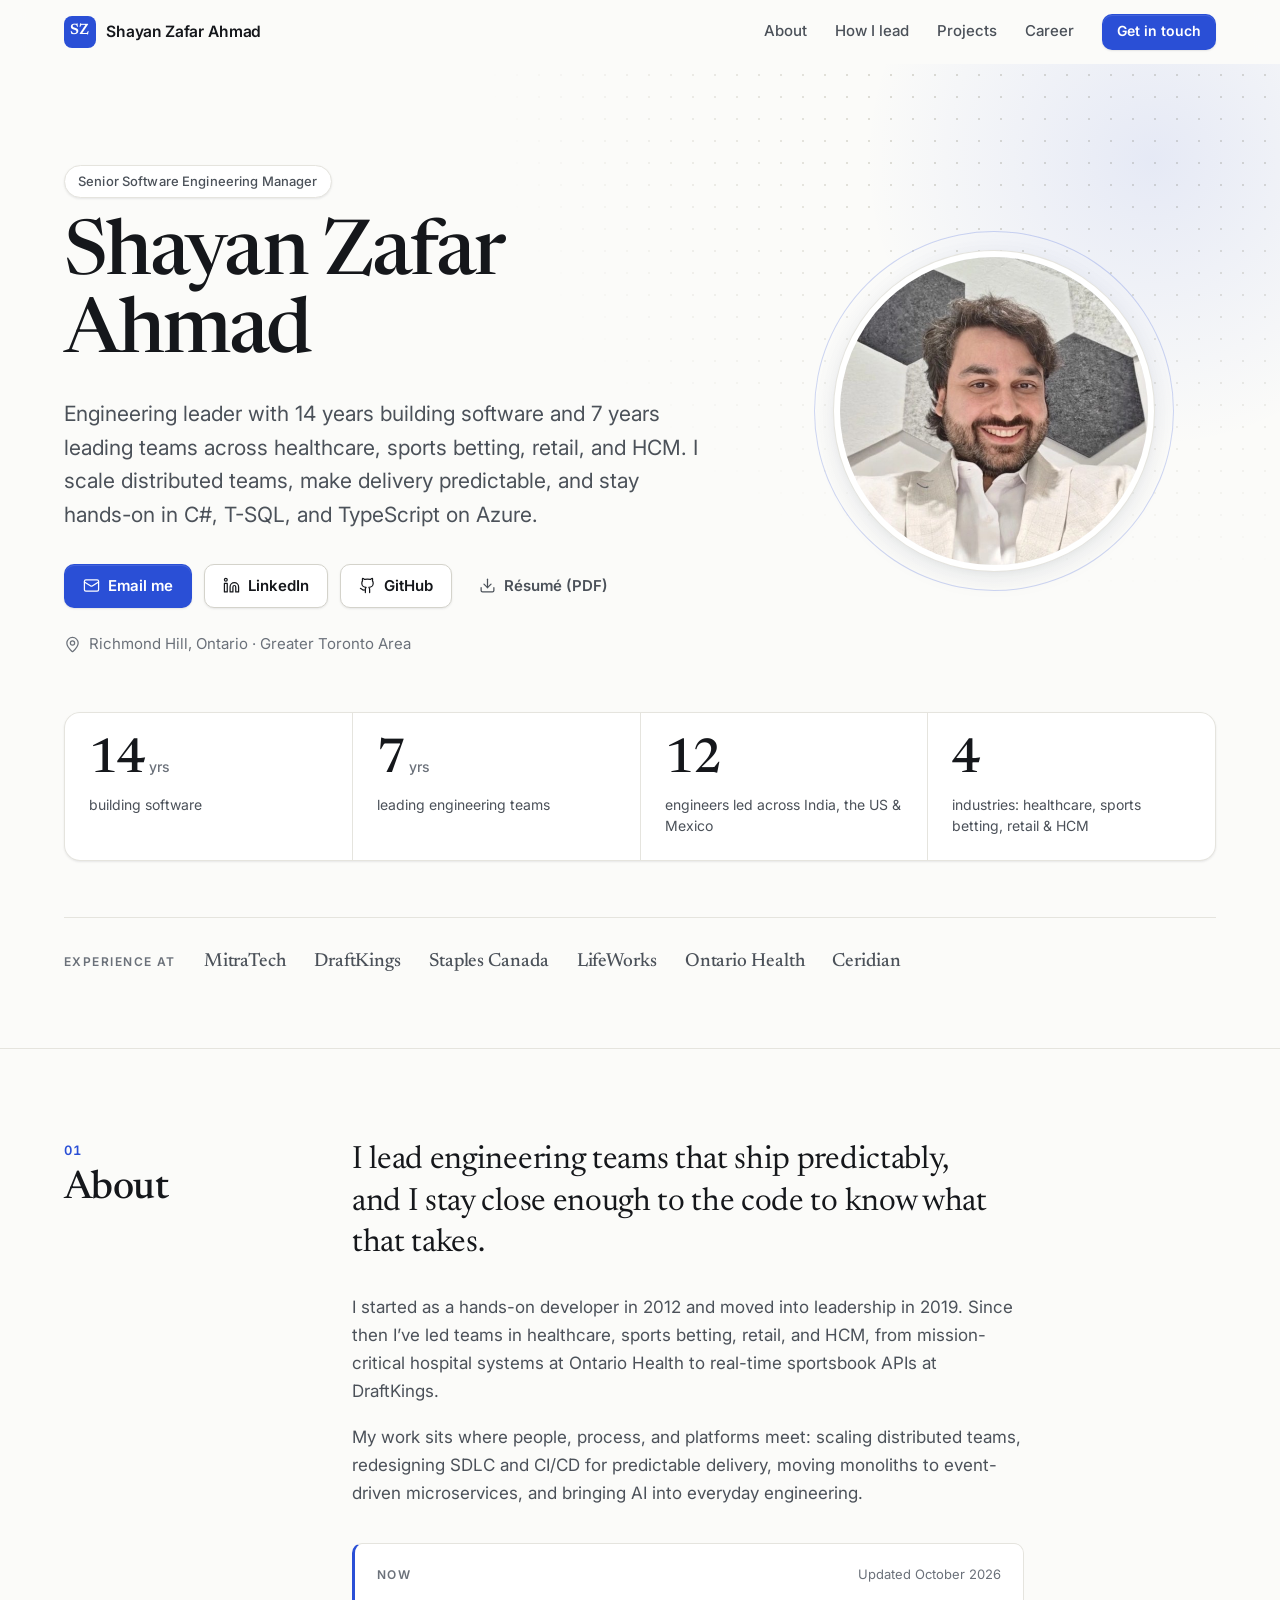
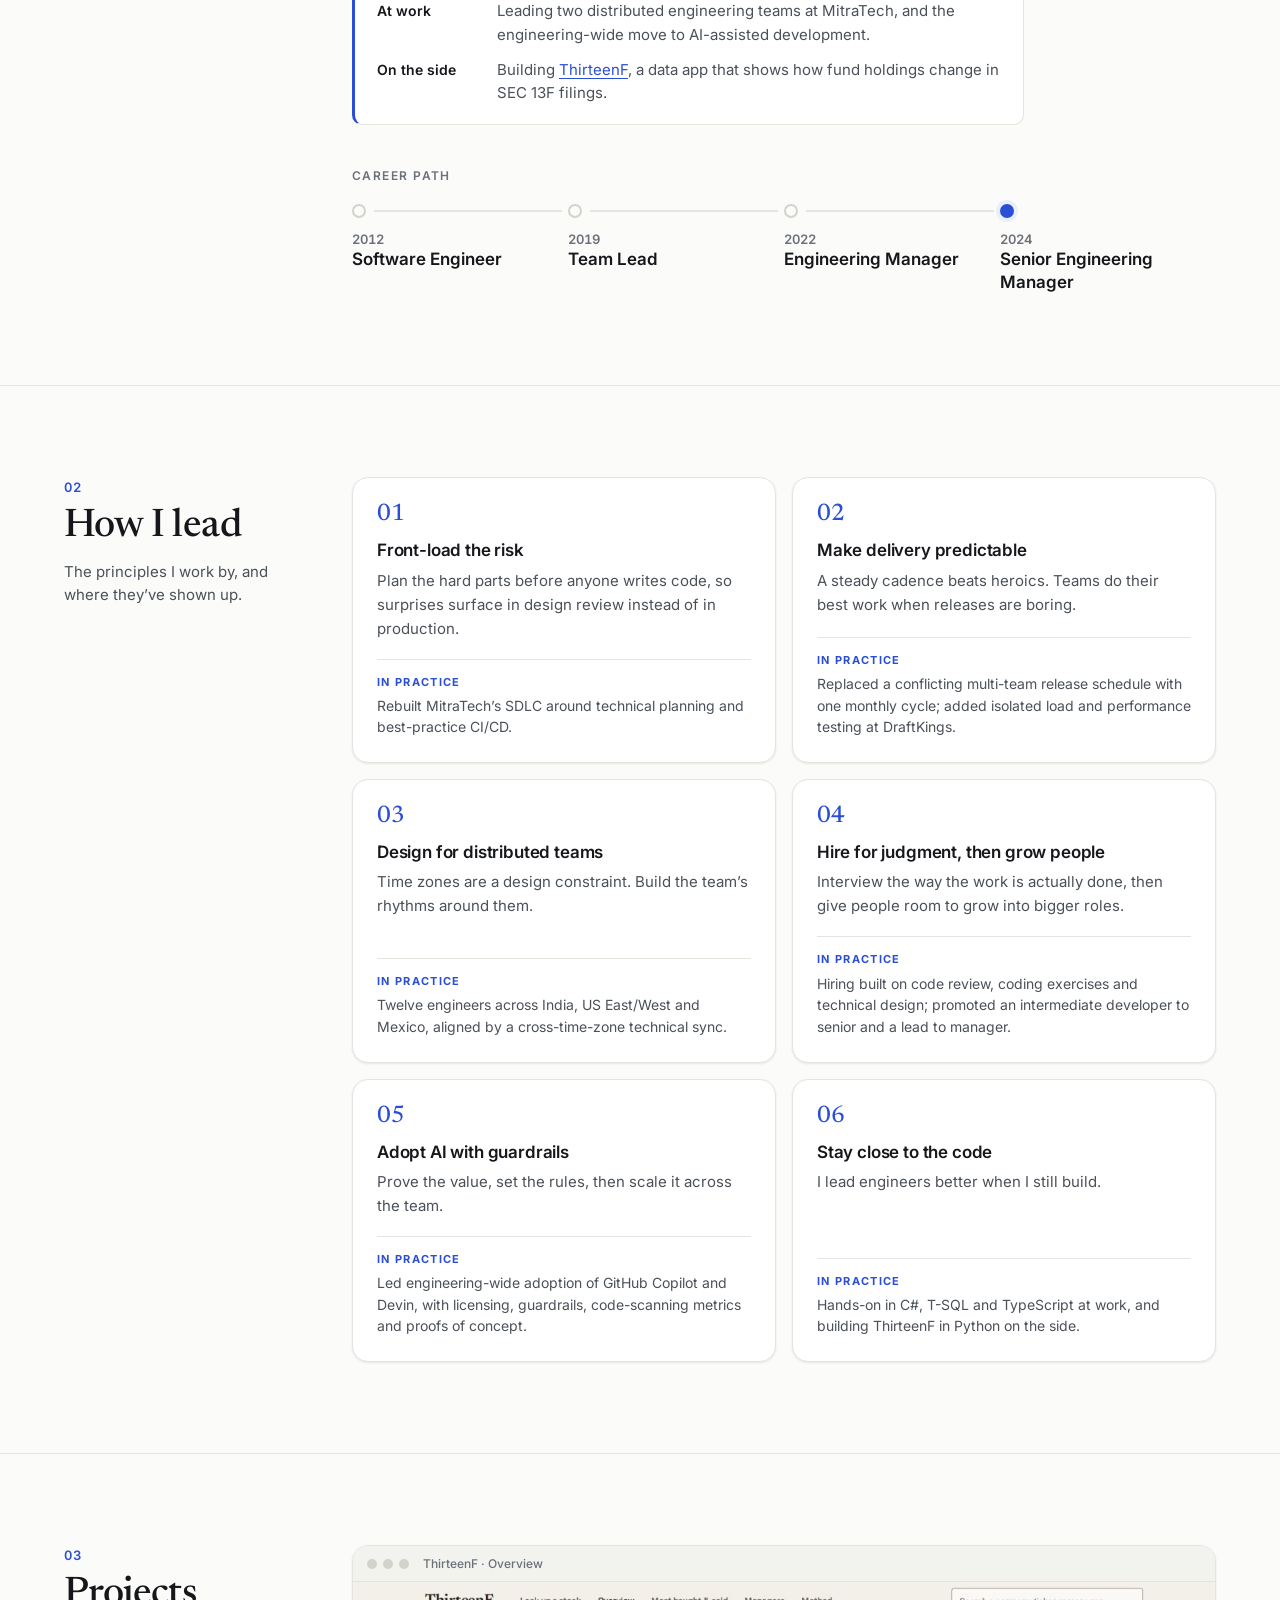
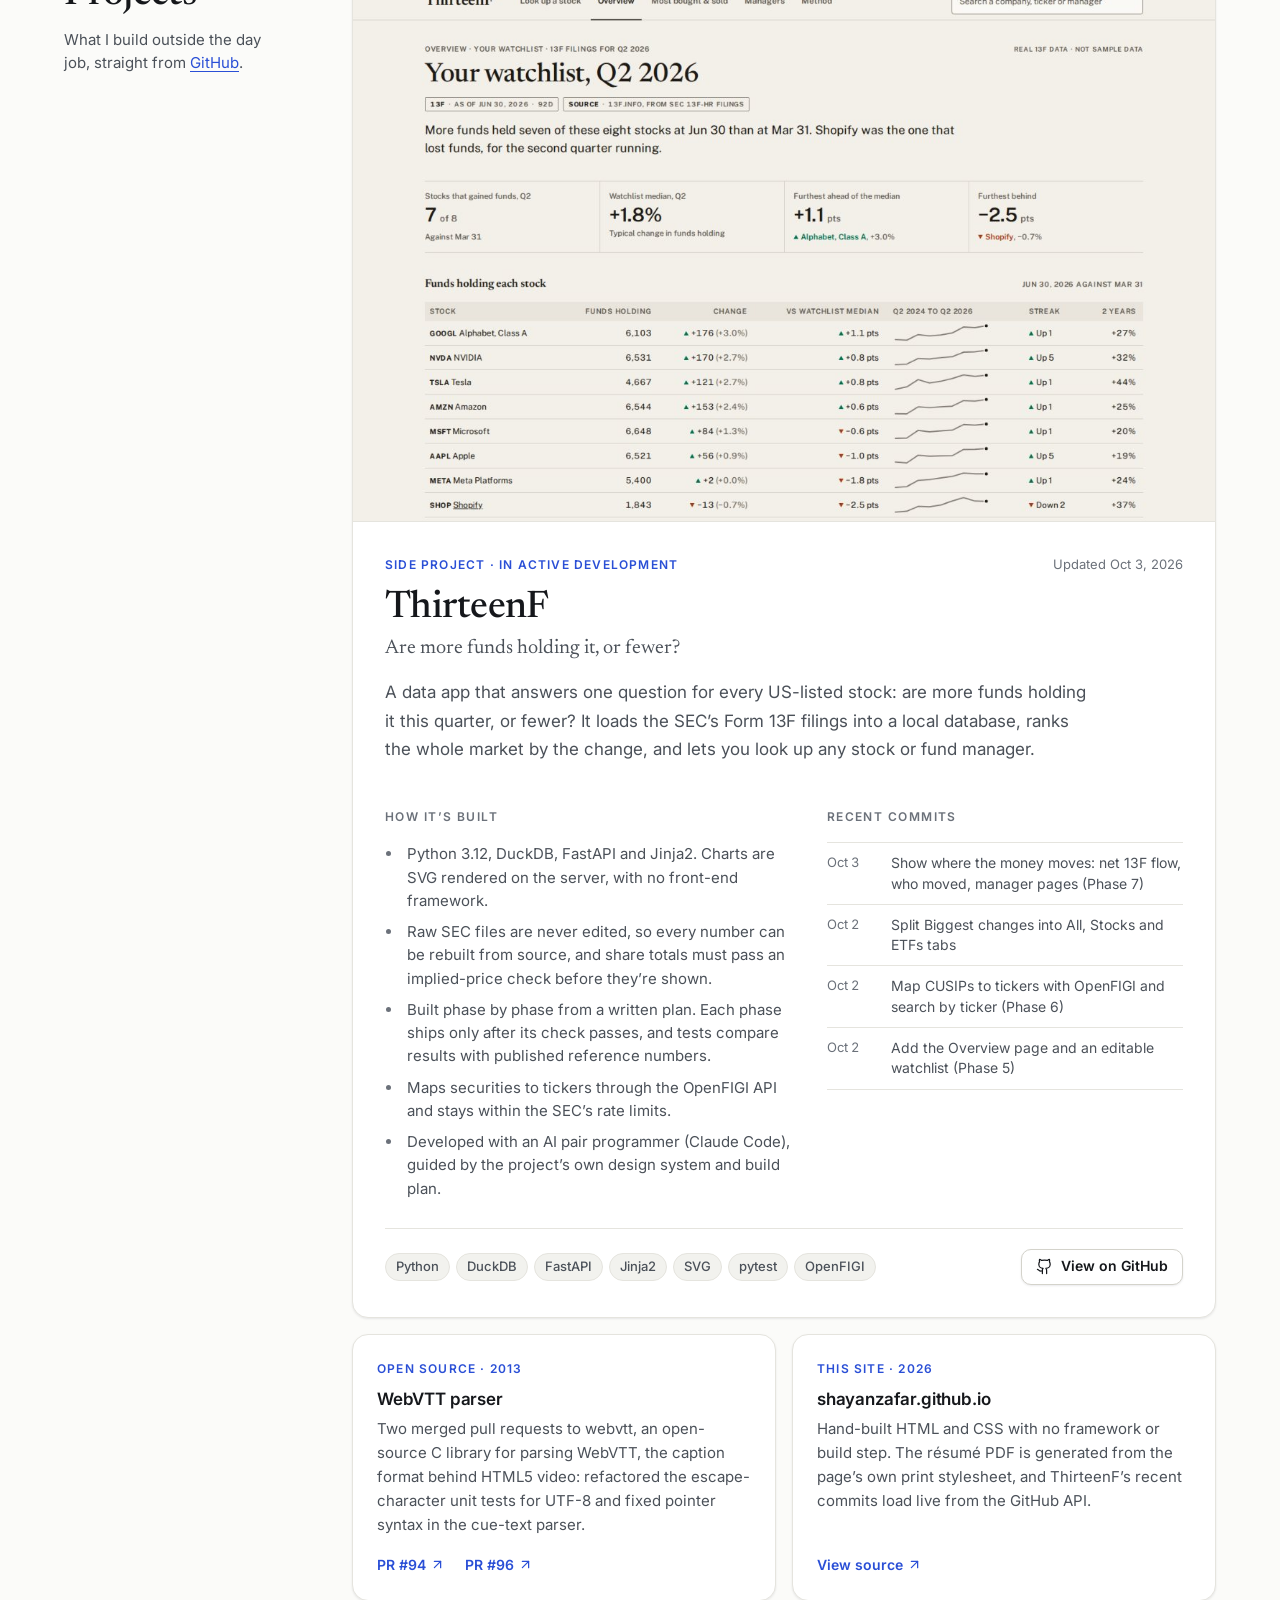
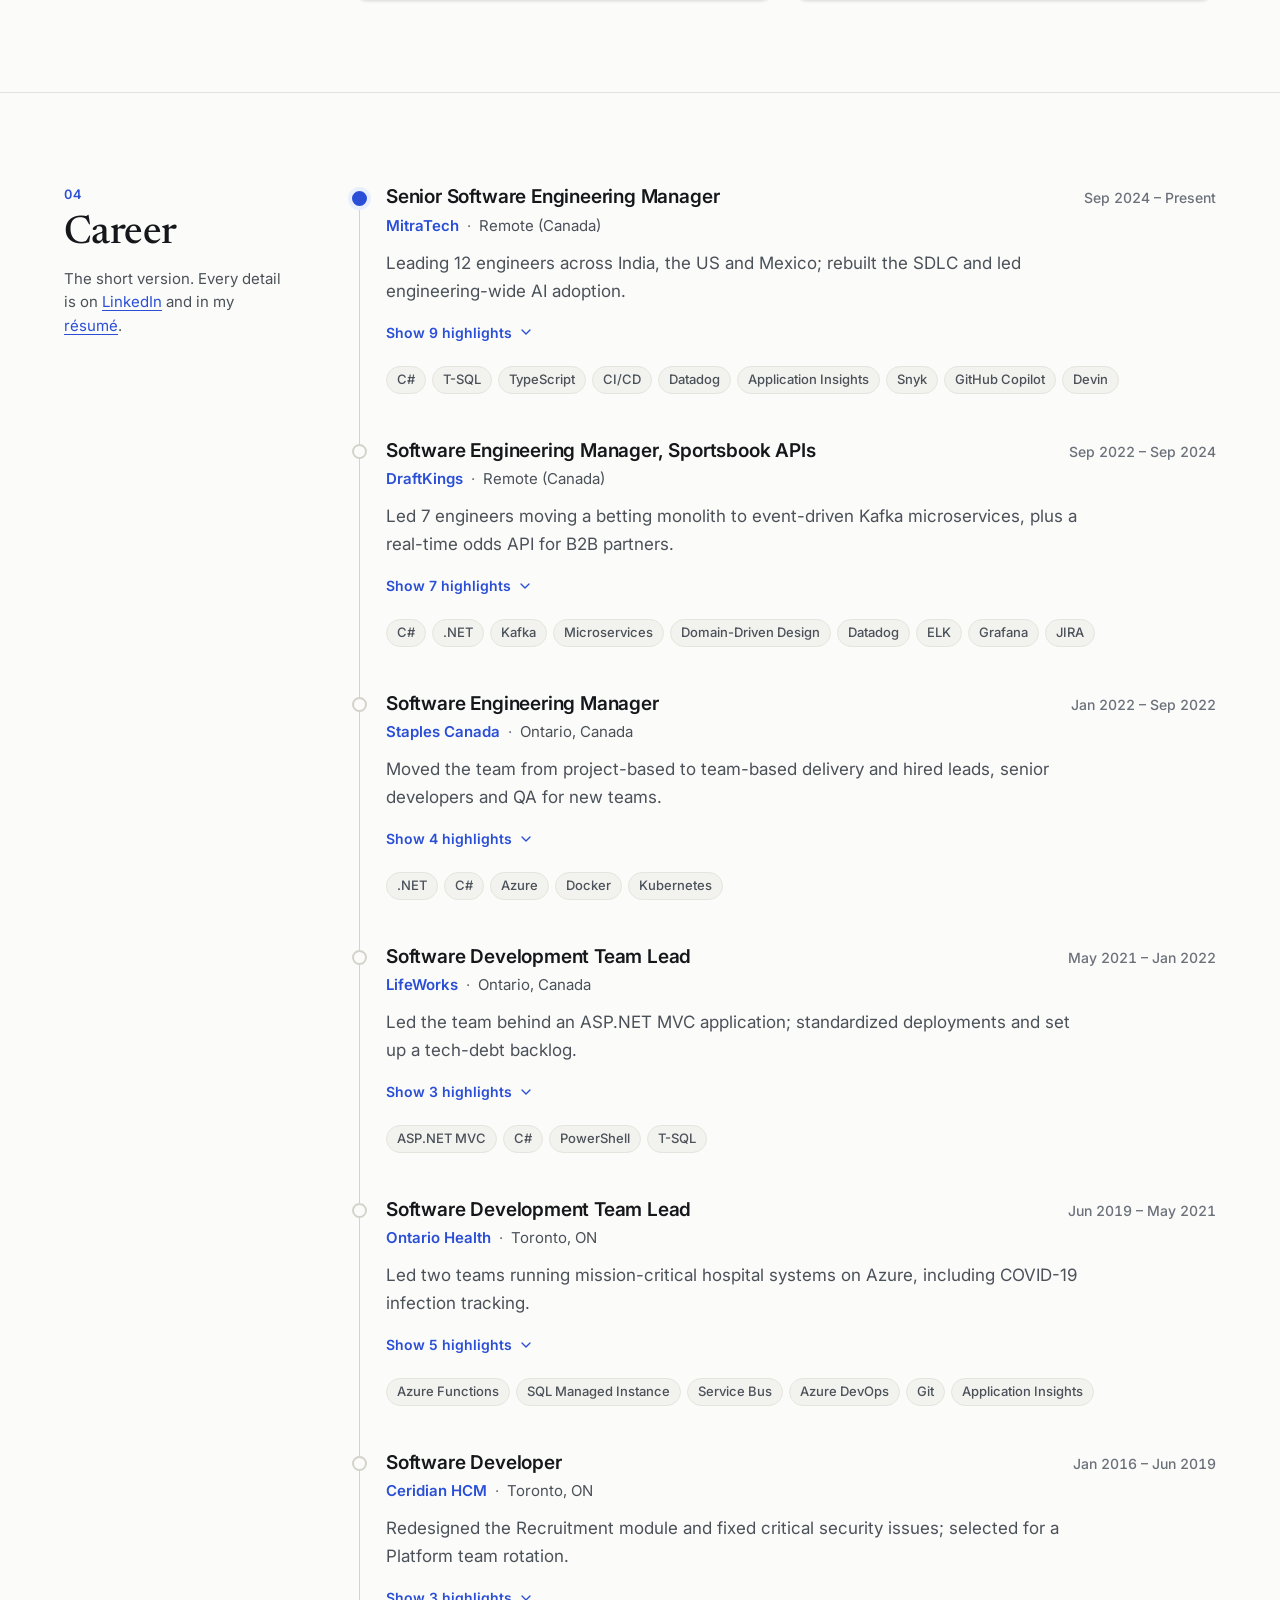
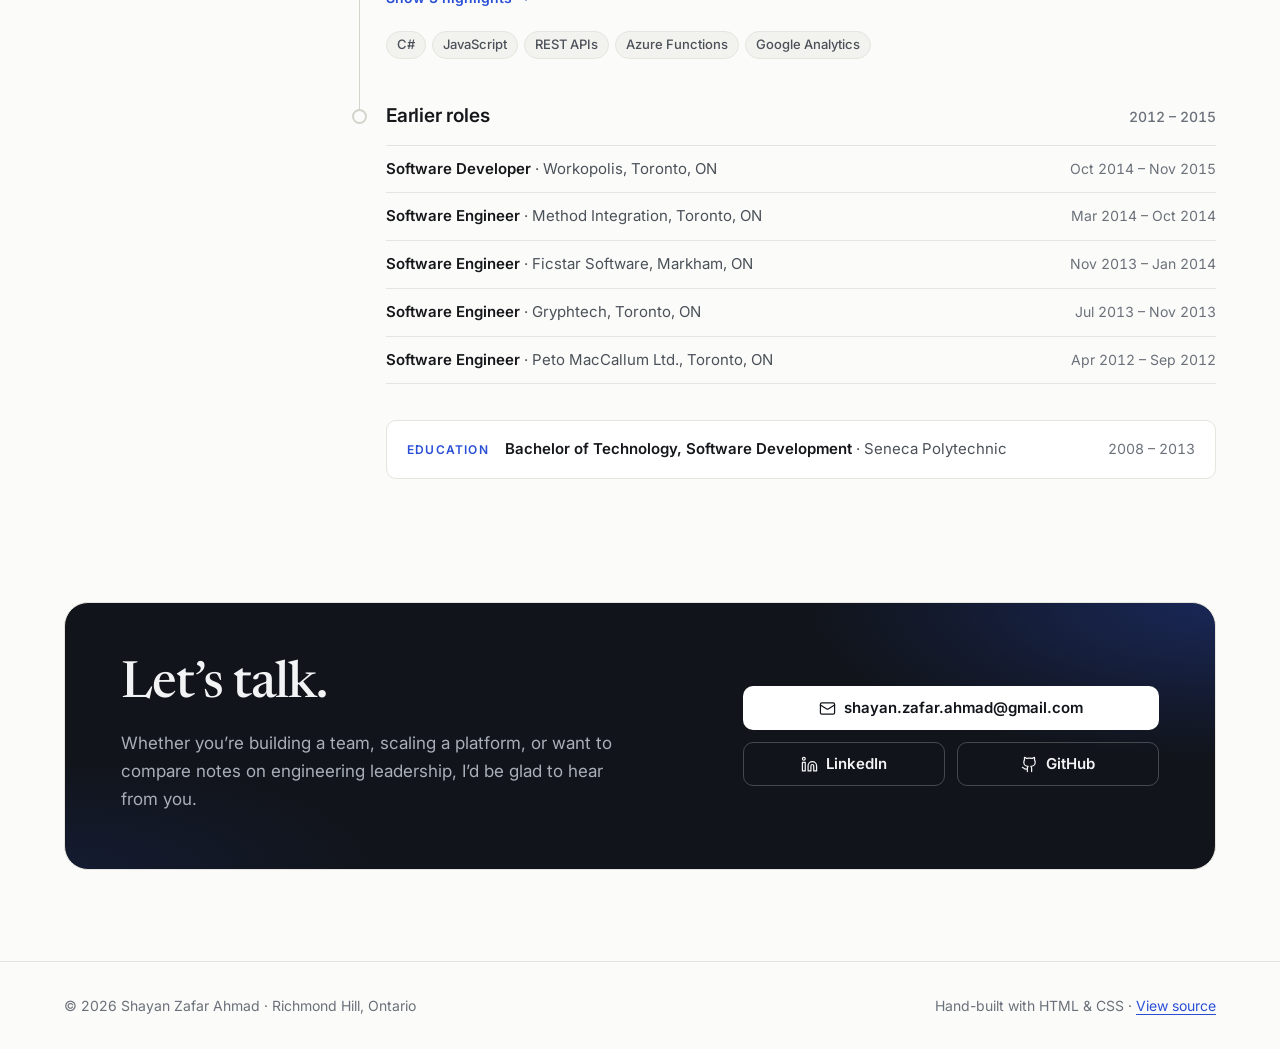
==== index.html @ c2ba8717 "Make the site a supplement to LinkedIn, not a copy - New "How I lead" section: six principles, each " ====
<!doctype html>
<html lang="en-CA">
<head>
  <meta charset="utf-8">
  <meta name="viewport" content="width=device-width, initial-scale=1">
  <title>Shayan Zafar Ahmad — Senior Software Engineering Manager</title>
  <meta name="description" content="Senior Software Engineering Manager in the Toronto area with 14 years building software and 7 years leading distributed engineering teams across healthcare, sports betting, retail, and HCM.">
  <meta name="author" content="Shayan Zafar Ahmad">
  <link rel="canonical" href="https://shayanzafar.github.io/">
  <meta name="color-scheme" content="light dark">
  <meta name="theme-color" media="(prefers-color-scheme: light)" content="#fbfbf9">
  <meta name="theme-color" media="(prefers-color-scheme: dark)" content="#0c0e12">

  <!-- Link previews (LinkedIn, Slack, iMessage, etc.) -->
  <meta property="og:type" content="profile">
  <meta property="og:site_name" content="Shayan Zafar Ahmad">
  <meta property="og:locale" content="en_CA">
  <meta property="og:url" content="https://shayanzafar.github.io/">
  <meta property="og:title" content="Shayan Zafar Ahmad — Senior Software Engineering Manager">
  <meta property="og:description" content="Engineering leader with 14 years building software and 7 years leading distributed teams across healthcare, sports betting, retail, and HCM.">
  <meta property="og:image" content="https://shayanzafar.github.io/assets/img/og-image.png">
  <meta property="og:image:type" content="image/png">
  <meta property="og:image:width" content="1200">
  <meta property="og:image:height" content="627">
  <meta property="og:image:alt" content="Shayan Zafar Ahmad, Senior Software Engineering Manager">
  <meta name="twitter:card" content="summary_large_image">

  <link rel="icon" href="favicon.svg" type="image/svg+xml">
  <link rel="apple-touch-icon" href="apple-touch-icon.png">

  <link rel="preconnect" href="https://fonts.googleapis.com">
  <link rel="preconnect" href="https://fonts.gstatic.com" crossorigin>
  <link rel="stylesheet" href="https://fonts.googleapis.com/css2?family=Inter:wght@400..700&family=Newsreader:opsz,wght@6..72,400..600&display=swap">
  <link rel="stylesheet" href="assets/css/styles.css?v=2026-10-03">

  <script>document.documentElement.classList.add('js')</script>
  <script src="assets/js/main.js?v=2026-10-03" defer></script>

  <script type="application/ld+json">
  {
    "@context": "https://schema.org",
    "@type": "Person",
    "name": "Shayan Zafar Ahmad",
    "url": "https://shayanzafar.github.io/",
    "image": "https://shayanzafar.github.io/assets/img/shayan-zafar-ahmad.jpg",
    "jobTitle": "Senior Software Engineering Manager",
    "worksFor": { "@type": "Organization", "name": "MitraTech" },
    "email": "mailto:shayan.zafar.ahmad@gmail.com",
    "address": { "@type": "PostalAddress", "addressLocality": "Richmond Hill", "addressRegion": "ON", "addressCountry": "CA" },
    "alumniOf": { "@type": "CollegeOrUniversity", "name": "Seneca Polytechnic" },
    "knowsAbout": ["Engineering management", "Distributed teams", "Software delivery", "CI/CD", "Event-driven microservices", "Apache Kafka", "Microsoft Azure", "C#", ".NET", "TypeScript", "T-SQL", "Python", "AI-assisted software development"],
    "sameAs": ["https://www.linkedin.com/in/shayan-zafar-ahmad-85351023/", "https://github.com/ShayanZafar"]
  }
  </script>
</head>
<body>
  <a class="skip-link" href="#main">Skip to content</a>

  <!-- Icon sprite -->
  <svg xmlns="http://www.w3.org/2000/svg" style="display:none">
    <symbol id="i-mail" viewBox="0 0 24 24" fill="none" stroke="currentColor" stroke-width="1.75" stroke-linecap="round" stroke-linejoin="round"><rect width="20" height="16" x="2" y="4" rx="2"/><path d="m22 7-8.97 5.7a1.94 1.94 0 0 1-2.06 0L2 7"/></symbol>
    <symbol id="i-linkedin" viewBox="0 0 24 24" fill="none" stroke="currentColor" stroke-width="1.75" stroke-linecap="round" stroke-linejoin="round"><path d="M16 8a6 6 0 0 1 6 6v7h-4v-7a2 2 0 0 0-2-2 2 2 0 0 0-2 2v7h-4v-7a6 6 0 0 1 6-6z"/><rect width="4" height="12" x="2" y="9"/><circle cx="4" cy="4" r="2"/></symbol>
    <symbol id="i-github" viewBox="0 0 24 24" fill="none" stroke="currentColor" stroke-width="1.75" stroke-linecap="round" stroke-linejoin="round"><path d="M15 22v-4a4.8 4.8 0 0 0-1-3.5c3 0 6-2 6-5.5.08-1.25-.27-2.48-1-3.5.28-1.15.28-2.35 0-3.5 0 0-1 0-3 1.5-2.64-.5-5.36-.5-8 0C6 2 5 2 5 2c-.3 1.15-.3 2.35 0 3.5A5.403 5.403 0 0 0 4 9c0 3.5 3 5.5 6 5.5-.39.49-.68 1.05-.85 1.65-.17.6-.22 1.23-.15 1.85v4"/><path d="M9 18c-4.51 2-5-2-7-2"/></symbol>
    <symbol id="i-download" viewBox="0 0 24 24" fill="none" stroke="currentColor" stroke-width="1.75" stroke-linecap="round" stroke-linejoin="round"><path d="M21 15v4a2 2 0 0 1-2 2H5a2 2 0 0 1-2-2v-4"/><path d="m7 10 5 5 5-5"/><path d="M12 15V3"/></symbol>
    <symbol id="i-map-pin" viewBox="0 0 24 24" fill="none" stroke="currentColor" stroke-width="1.75" stroke-linecap="round" stroke-linejoin="round"><path d="M20 10c0 4.993-5.539 10.193-7.399 11.799a1 1 0 0 1-1.202 0C9.539 20.193 4 14.993 4 10a8 8 0 0 1 16 0"/><circle cx="12" cy="10" r="3"/></symbol>
    <symbol id="i-chevron-down" viewBox="0 0 24 24" fill="none" stroke="currentColor" stroke-width="2" stroke-linecap="round" stroke-linejoin="round"><path d="m6 9 6 6 6-6"/></symbol>
    <symbol id="i-arrow-up-right" viewBox="0 0 24 24" fill="none" stroke="currentColor" stroke-width="2" stroke-linecap="round" stroke-linejoin="round"><path d="M7 7h10v10"/><path d="M7 17 17 7"/></symbol>
  </svg>

  <header class="site-header" id="site-header">
    <div class="container site-header__inner">
      <a class="brand" href="#top" aria-label="Shayan Zafar Ahmad — back to top">
        <span class="brand__mark" aria-hidden="true">SZ</span>
        <span class="brand__name">Shayan Zafar Ahmad</span>
      </a>
      <nav class="site-nav" aria-label="Sections">
        <ul>
          <li><a href="#about">About</a></li>
          <li><a href="#how-i-lead">How I lead</a></li>
          <li><a href="#projects">Projects</a></li>
          <li><a href="#career">Career</a></li>
        </ul>
      </nav>
      <a class="btn btn--primary btn--sm" href="#contact">Get in touch</a>
    </div>
  </header>

  <main id="main">
    <!-- Hero -->
    <section class="hero" id="top" aria-labelledby="hero-name">
      <div class="container">
        <div class="hero__grid">
          <div class="hero__intro">
            <p class="pill">Senior Software Engineering Manager</p>
            <h1 class="hero__name" id="hero-name">Shayan Zafar Ahmad</h1>
            <p class="print-only print-contact">
              <span class="nowrap">Senior Software Engineering Manager</span> ·
              <span class="nowrap">Richmond Hill, ON</span> ·
              <a class="nowrap" href="mailto:shayan.zafar.ahmad@gmail.com">shayan.zafar.ahmad@gmail.com</a> ·
              <a class="nowrap" href="https://www.linkedin.com/in/shayan-zafar-ahmad-85351023/">linkedin.com/in/shayan-zafar-ahmad-85351023</a> ·
              <a class="nowrap" href="https://github.com/ShayanZafar">github.com/ShayanZafar</a> ·
              <a class="nowrap" href="https://shayanzafar.github.io/">shayanzafar.github.io</a>
            </p>
            <p class="hero__lede">
              Engineering leader with <span data-years-since="2012-04">14</span> years building software and
              <span data-years-since="2019-06">7</span> years leading teams across healthcare, sports betting,
              retail, and HCM. I scale distributed teams, make delivery predictable, and stay hands-on in
              C#, <span class="nowrap">T-SQL</span>, and TypeScript on Azure.
            </p>
            <div class="hero__actions">
              <a class="btn btn--primary" href="mailto:shayan.zafar.ahmad@gmail.com">
                <svg class="icon" aria-hidden="true" focusable="false"><use href="#i-mail"/></svg>
                Email me
              </a>
              <a class="btn btn--secondary" href="https://www.linkedin.com/in/shayan-zafar-ahmad-85351023/" target="_blank" rel="noopener">
                <svg class="icon" aria-hidden="true" focusable="false"><use href="#i-linkedin"/></svg>
                LinkedIn
              </a>
              <a class="btn btn--secondary" href="https://github.com/ShayanZafar" target="_blank" rel="noopener">
                <svg class="icon" aria-hidden="true" focusable="false"><use href="#i-github"/></svg>
                GitHub
              </a>
              <a class="btn btn--ghost" href="assets/Shayan_Zafar_Ahmad_Resume.pdf" download>
                <svg class="icon" aria-hidden="true" focusable="false"><use href="#i-download"/></svg>
                Résumé (PDF)
              </a>
            </div>
            <p class="hero__meta">
              <svg class="icon" aria-hidden="true" focusable="false"><use href="#i-map-pin"/></svg>
              <span><span class="nowrap">Richmond Hill, Ontario</span> · <span class="nowrap">Greater Toronto Area</span></span>
            </p>
          </div>

          <div class="hero__portrait">
            <img src="assets/img/shayan-zafar-ahmad.jpg" alt="Portrait of Shayan Zafar Ahmad" width="600" height="600" fetchpriority="high" decoding="async">
          </div>
        </div>

        <ul class="stats" aria-label="At a glance">
          <li class="stat">
            <span class="stat__value"><span data-years-since="2012-04">14</span><small>yrs</small></span>
            <span class="stat__label">building software</span>
          </li>
          <li class="stat">
            <span class="stat__value"><span data-years-since="2019-06">7</span><small>yrs</small></span>
            <span class="stat__label">leading engineering teams</span>
          </li>
          <li class="stat">
            <span class="stat__value">12</span>
            <span class="stat__label">engineers led across India, the US &amp; Mexico</span>
          </li>
          <li class="stat">
            <span class="stat__value">4</span>
            <span class="stat__label">industries: healthcare, sports betting, retail &amp; HCM</span>
          </li>
        </ul>

        <div class="worked-at">
          <p class="worked-at__label">Experience at</p>
          <ul class="worked-at__list">
            <li>MitraTech</li>
            <li>DraftKings</li>
            <li>Staples Canada</li>
            <li>LifeWorks</li>
            <li>Ontario Health</li>
            <li>Ceridian</li>
          </ul>
        </div>
      </div>
    </section>

    <!-- Résumé summary: shown only in the print / PDF version -->
    <section class="section print-only" aria-labelledby="summary-title">
      <div class="container">
        <h2 class="section__title" id="summary-title">Summary</h2>
        <p>
          Engineering leader with 7 years managing software teams and team leads across healthcare, sports betting,
          retail, and HCM, and 14 years building systems hands-on. Scaled distributed teams across four global time zones;
          redesigned SDLC and CI/CD for predictable delivery; drove monolith-to-microservices migrations on event-driven
          Kafka platforms; led engineering-wide adoption of AI development tooling. Partners with executives on roadmaps
          and capacity planning; hands-on in C#, T-SQL, and TypeScript on Azure.
        </p>
      </div>
    </section>

    <!-- About -->
    <section class="section" id="about" aria-labelledby="about-title">
      <div class="container section__grid">
        <header class="section__head">
          <span class="section__num">01</span>
          <h2 class="section__title" id="about-title">About</h2>
        </header>
        <div class="section__body">
          <p class="about__lead">
            I lead engineering teams that ship predictably, and I stay close enough to the code to know what that takes.
          </p>
          <div class="prose">
            <p>
              I started as a hands-on developer in 2012 and moved into leadership in 2019. Since then I’ve led teams in
              healthcare, sports betting, retail, and HCM, from mission-critical hospital systems at Ontario Health to
              real-time sportsbook APIs at DraftKings.
            </p>
            <p>
              My work sits where people, process, and platforms meet: scaling distributed teams, redesigning SDLC and
              CI/CD for predictable delivery, moving monoliths to event-driven microservices, and bringing AI into
              everyday engineering.
            </p>
          </div>

          <div class="now">
            <div class="now__head">
              <h3 class="mini-heading">Now</h3>
              <p class="now__date">Updated <time datetime="2026-10">October 2026</time></p>
            </div>
            <dl class="now__list">
              <div class="now__item">
                <dt>At work</dt>
                <dd>Leading two distributed engineering teams at MitraTech, and the engineering-wide move to AI-assisted development.</dd>
              </div>
              <div class="now__item">
                <dt>On the side</dt>
                <dd>Building <a href="#projects">ThirteenF</a>, a data app that shows how fund holdings change in SEC 13F filings.</dd>
              </div>
            </dl>
          </div>

          <div class="career-path">
            <h3 class="mini-heading">Career path</h3>
            <ol class="path">
              <li class="path__step">
                <span class="path__year">2012</span>
                <span class="path__role">Software Engineer</span>
              </li>
              <li class="path__step">
                <span class="path__year">2019</span>
                <span class="path__role">Team Lead</span>
              </li>
              <li class="path__step">
                <span class="path__year">2022</span>
                <span class="path__role">Engineering Manager</span>
              </li>
              <li class="path__step is-current">
                <span class="path__year">2024</span>
                <span class="path__role">Senior Engineering Manager</span>
              </li>
            </ol>
          </div>
        </div>
      </div>
    </section>

    <!-- How I lead -->
    <section class="section" id="how-i-lead" aria-labelledby="how-title">
      <div class="container section__grid">
        <header class="section__head">
          <span class="section__num">02</span>
          <h2 class="section__title" id="how-title">How I lead</h2>
          <p class="section__intro">The principles I work by, and where they’ve shown up.</p>
        </header>
        <div class="section__body">
          <ol class="principles">
            <li class="principle">
              <span class="principle__num" aria-hidden="true">01</span>
              <h3 class="principle__title">Front-load the risk</h3>
              <p class="principle__text">Plan the hard parts before anyone writes code, so surprises surface in design review instead of in production.</p>
              <p class="principle__proof"><span class="principle__label">In practice</span> Rebuilt MitraTech’s SDLC around technical planning and best-practice CI/CD.</p>
            </li>
            <li class="principle">
              <span class="principle__num" aria-hidden="true">02</span>
              <h3 class="principle__title">Make delivery predictable</h3>
              <p class="principle__text">A steady cadence beats heroics. Teams do their best work when releases are boring.</p>
              <p class="principle__proof"><span class="principle__label">In practice</span> Replaced a conflicting multi-team release schedule with one monthly cycle; added isolated load and performance testing at DraftKings.</p>
            </li>
            <li class="principle">
              <span class="principle__num" aria-hidden="true">03</span>
              <h3 class="principle__title">Design for distributed teams</h3>
              <p class="principle__text">Time zones are a design constraint. Build the team’s rhythms around them.</p>
              <p class="principle__proof"><span class="principle__label">In practice</span> Twelve engineers across India, US East/West and Mexico, aligned by a cross-time-zone technical sync.</p>
            </li>
            <li class="principle">
              <span class="principle__num" aria-hidden="true">04</span>
              <h3 class="principle__title">Hire for judgment, then grow people</h3>
              <p class="principle__text">Interview the way the work is actually done, then give people room to grow into bigger roles.</p>
              <p class="principle__proof"><span class="principle__label">In practice</span> Hiring built on code review, coding exercises and technical design; promoted an intermediate developer to senior and a lead to manager.</p>
            </li>
            <li class="principle">
              <span class="principle__num" aria-hidden="true">05</span>
              <h3 class="principle__title">Adopt AI with guardrails</h3>
              <p class="principle__text">Prove the value, set the rules, then scale it across the team.</p>
              <p class="principle__proof"><span class="principle__label">In practice</span> Led engineering-wide adoption of GitHub Copilot and Devin, with licensing, guardrails, code-scanning metrics and proofs of concept.</p>
            </li>
            <li class="principle">
              <span class="principle__num" aria-hidden="true">06</span>
              <h3 class="principle__title">Stay close to the code</h3>
              <p class="principle__text">I lead engineers better when I still build.</p>
              <p class="principle__proof"><span class="principle__label">In practice</span> Hands-on in C#, <span class="nowrap">T-SQL</span> and TypeScript at work, and building ThirteenF in Python on the side.</p>
            </li>
          </ol>
        </div>
      </div>
    </section>

    <!-- Projects -->
    <section class="section" id="projects" aria-labelledby="projects-title">
      <div class="container section__grid">
        <header class="section__head">
          <span class="section__num">03</span>
          <h2 class="section__title" id="projects-title">Projects</h2>
          <p class="section__intro">What I build outside the day job, straight from <a href="https://github.com/ShayanZafar" target="_blank" rel="noopener">GitHub</a>.</p>
        </header>
        <div class="section__body">
          <article class="project" aria-labelledby="tf-title">
            <figure class="project__shot">
              <div class="browser-bar" aria-hidden="true"><span></span><span></span><span></span><p>ThirteenF · Overview</p></div>
              <picture>
                <source srcset="assets/img/projects/thirteenf-overview-dark.jpg" media="(prefers-color-scheme: dark)">
                <img src="assets/img/projects/thirteenf-overview-light.jpg" alt="ThirteenF’s Overview screen: a watchlist table showing how many funds hold each stock, quarter over quarter" width="1200" height="750" loading="lazy" decoding="async">
              </picture>
            </figure>

            <div class="project__body">
              <div class="project__meta">
                <span class="project__kind">Side project · In active development</span>
                <span class="project__updated" data-gh-updated="ShayanZafar/ThirteenF">Updated <time datetime="2026-10-03">Oct 3, 2026</time></span>
              </div>
              <h3 class="project__title" id="tf-title">ThirteenF</h3>
              <p class="project__tagline">Are more funds holding it, or fewer?</p>
              <p class="project__desc">
                A data app that answers one question for every US-listed stock: are more funds holding it this quarter,
                or fewer? It loads the SEC’s Form 13F filings into a local database, ranks the whole market by the change,
                and lets you look up any stock or fund manager.
              </p>

              <div class="project__cols">
                <div>
                  <h4 class="mini-heading">How it’s built</h4>
                  <ul class="project__points">
                    <li>Python 3.12, DuckDB, FastAPI and Jinja2. Charts are SVG rendered on the server, with no front-end framework.</li>
                    <li>Raw SEC files are never edited, so every number can be rebuilt from source, and share totals must pass an implied-price check before they’re shown.</li>
                    <li>Built phase by phase from a written plan. Each phase ships only after its check passes, and tests compare results with published reference numbers.</li>
                    <li>Maps securities to tickers through the OpenFIGI API and stays within the SEC’s rate limits.</li>
                    <li>Developed with an AI pair programmer (Claude Code), guided by the project’s own design system and build plan.</li>
                  </ul>
                </div>
                <div>
                  <h4 class="mini-heading">
                    Recent commits
                    <span class="live-badge" data-gh-live hidden><span class="live-badge__dot" aria-hidden="true"></span>Live</span>
                  </h4>
                  <ol class="commits" data-gh-commits="ShayanZafar/ThirteenF">
                    <li><a href="https://github.com/ShayanZafar/ThirteenF/commit/ba70480f1826148c456470a6bba5c13ad4e3e23c"><time datetime="2026-10-03T16:03:34Z">Oct 3</time><span>Show where the money moves: net 13F flow, who moved, manager pages (Phase 7)</span></a></li>
                    <li><a href="https://github.com/ShayanZafar/ThirteenF/commit/5452f1f1367481746e76e40be3b66f64436a924c"><time datetime="2026-10-03T01:30:37Z">Oct 2</time><span>Split Biggest changes into All, Stocks and ETFs tabs</span></a></li>
                    <li><a href="https://github.com/ShayanZafar/ThirteenF/commit/0e0c98f49efd5da71d7b82b000c75c73d1e6df76"><time datetime="2026-10-03T01:21:09Z">Oct 2</time><span>Map CUSIPs to tickers with OpenFIGI and search by ticker (Phase 6)</span></a></li>
                    <li><a href="https://github.com/ShayanZafar/ThirteenF/commit/be7819977a7d2c6c94a5a107260133404607dd53"><time datetime="2026-10-02T20:31:28Z">Oct 2</time><span>Add the Overview page and an editable watchlist (Phase 5)</span></a></li>
                  </ol>
                </div>
              </div>

              <div class="project__foot">
                <ul class="tags" aria-label="Technologies">
                  <li>Python</li><li>DuckDB</li><li>FastAPI</li><li>Jinja2</li><li>SVG</li><li>pytest</li><li>OpenFIGI</li>
                </ul>
                <a class="btn btn--secondary btn--sm" href="https://github.com/ShayanZafar/ThirteenF" target="_blank" rel="noopener">
                  <svg class="icon" aria-hidden="true" focusable="false"><use href="#i-github"/></svg>
                  View on GitHub
                </a>
              </div>
            </div>
          </article>

          <div class="mini-projects">
            <article class="mini-project">
              <p class="project__kind">Open source · 2013</p>
              <h3 class="mini-project__title">WebVTT parser</h3>
              <p class="mini-project__text">
                Two merged pull requests to webvtt, an open-source C library for parsing WebVTT, the caption format behind
                HTML5 video: refactored the escape-character unit tests for UTF-8 and fixed pointer syntax in the
                cue-text parser.
              </p>
              <p class="mini-project__links">
                <a href="https://github.com/caitp/webvtt/commit/4b667eb06a" target="_blank" rel="noopener">PR #94<svg class="icon" aria-hidden="true" focusable="false"><use href="#i-arrow-up-right"/></svg></a>
                <a href="https://github.com/caitp/webvtt/commit/6be168a28e" target="_blank" rel="noopener">PR #96<svg class="icon" aria-hidden="true" focusable="false"><use href="#i-arrow-up-right"/></svg></a>
              </p>
            </article>
            <article class="mini-project">
              <p class="project__kind">This site · 2026</p>
              <h3 class="mini-project__title">shayanzafar.github.io</h3>
              <p class="mini-project__text">
                Hand-built HTML and CSS with no framework or build step. The résumé PDF is generated from the page’s own
                print stylesheet, and ThirteenF’s recent commits load live from the GitHub API.
              </p>
              <p class="mini-project__links">
                <a href="https://github.com/ShayanZafar/ShayanZafar.Github.io" target="_blank" rel="noopener">View source<svg class="icon" aria-hidden="true" focusable="false"><use href="#i-arrow-up-right"/></svg></a>
              </p>
            </article>
          </div>
        </div>
      </div>
    </section>

    <!-- Career (printed as the résumé's Experience section) -->
    <section class="section" id="career" aria-labelledby="career-title">
      <div class="container section__grid">
        <header class="section__head">
          <span class="section__num">04</span>
          <h2 class="section__title" id="career-title"><span class="screen-only">Career</span><span class="print-only">Experience</span></h2>
          <p class="section__intro">
            The short version. Every detail is on
            <a href="https://www.linkedin.com/in/shayan-zafar-ahmad-85351023/" target="_blank" rel="noopener">LinkedIn</a>
            and in my <a href="assets/Shayan_Zafar_Ahmad_Resume.pdf" download>résumé</a>.
          </p>
        </header>
        <div class="section__body">
          <ol class="timeline">
            <li class="role is-current">
              <div class="role__header">
                <h3 class="role__title">Senior Software Engineering Manager</h3>
                <p class="role__dates"><time datetime="2024-09">Sep 2024</time> – Present</p>
              </div>
              <p class="role__org"><span class="role__company">MitraTech</span><span class="role__sep" aria-hidden="true">·</span>Remote (Canada)</p>
              <p class="role__summary">Leading 12 engineers across India, the US and Mexico; rebuilt the SDLC and led engineering-wide AI adoption.</p>
              <ul class="role__points" id="points-mitratech">
                <li>Manage 12 engineers across two distributed teams spanning India, US East/West, and Mexico; established a cross-time-zone technical sync that reduced delivery uncertainty and improved code quality.</li>
                <li>Redesigned the SDLC around technical planning and best-practice CI/CD, front-loading engineering risk and increasing delivery predictability.</li>
                <li>Led engineering-wide adoption of AI-assisted development: procured licensing, integrated Devin for code scanning and metrics, set team guardrails and best practices, and built PoCs for tech-debt and feature validation with Copilot and Devin.</li>
                <li>Reduced tooling spend through vendor and licence audits, eliminating redundant licences and third-party tool misuse.</li>
                <li>Built a hiring process centred on code review, coding exercises, and technical design; created an onboarding framework for new developers.</li>
                <li>Prioritized and reduced security technical debt using Snyk reporting, pen-test findings, dependency upgrades, and secure coding practices.</li>
                <li>Introduced a consistent monthly release cycle, decoupling a conflicting multi-team release cadence.</li>
                <li>Added application monitoring with Datadog and Application Insights; improved the git branching strategy to shorten delivery time.</li>
                <li>Hands-on in C#, T-SQL, and TypeScript; lead design discussions, architecture decisions, and code reviews.</li>
              </ul>
              <button class="more-toggle" type="button" aria-expanded="false" aria-controls="points-mitratech" data-count="9">
                <span class="more-toggle__label">Show 9 highlights</span>
                <svg aria-hidden="true" focusable="false"><use href="#i-chevron-down"/></svg>
              </button>
              <ul class="tags" aria-label="Technologies">
                <li>C#</li><li>T-SQL</li><li>TypeScript</li><li>CI/CD</li><li>Datadog</li><li>Application Insights</li><li>Snyk</li><li>GitHub Copilot</li><li>Devin</li>
              </ul>
            </li>

            <li class="role">
              <div class="role__header">
                <h3 class="role__title">Software Engineering Manager, Sportsbook APIs</h3>
                <p class="role__dates"><time datetime="2022-09">Sep 2022</time> – <time datetime="2024-09">Sep 2024</time></p>
              </div>
              <p class="role__org"><span class="role__company">DraftKings</span><span class="role__sep" aria-hidden="true">·</span>Remote (Canada)</p>
              <p class="role__summary">Led 7 engineers moving a betting monolith to event-driven Kafka microservices, plus a real-time odds API for B2B partners.</p>
              <ul class="role__points" id="points-draftkings">
                <li>Managed a team of 7 engineers in the Sportsbook division; owned hiring, performance, 1:1s, and career growth, promoting an intermediate developer to senior and a lead developer to manager.</li>
                <li>Led the migration of a legacy monolithic betting application to DDD-based, event-driven microservices streaming real-time Kafka sports data to sportsbook.draftkings.com.</li>
                <li>Delivered a separate real-time odds-feed API for third-party B2B partners, including technical design and a C# PoC client used to validate partner documentation.</li>
                <li>Owned the team roadmap, backlog, and timelines in JIRA; led capacity planning and initiative costing with executives; tracked delivery health through velocity, burndown, and churn metrics.</li>
                <li>Authored the technical plan for an internal real-time telemetry application monitoring Kafka systems; designed ETL microservices over Kafka topics.</li>
                <li>Extended the SDLC with isolated load and performance testing; upgraded all microservices to the latest .NET release and dependencies.</li>
                <li>Monitored application health with Datadog, ELK, and Grafana.</li>
              </ul>
              <button class="more-toggle" type="button" aria-expanded="false" aria-controls="points-draftkings" data-count="7">
                <span class="more-toggle__label">Show 7 highlights</span>
                <svg aria-hidden="true" focusable="false"><use href="#i-chevron-down"/></svg>
              </button>
              <ul class="tags" aria-label="Technologies">
                <li>C#</li><li>.NET</li><li>Kafka</li><li>Microservices</li><li>Domain-Driven Design</li><li>Datadog</li><li>ELK</li><li>Grafana</li><li>JIRA</li>
              </ul>
            </li>

            <li class="role">
              <div class="role__header">
                <h3 class="role__title">Software Engineering Manager</h3>
                <p class="role__dates"><time datetime="2022-01">Jan 2022</time> – <time datetime="2022-09">Sep 2022</time></p>
              </div>
              <p class="role__org"><span class="role__company">Staples Canada</span><span class="role__sep" aria-hidden="true">·</span>Ontario, Canada</p>
              <p class="role__summary">Moved the team from project-based to team-based delivery and hired leads, senior developers and QA for new teams.</p>
              <ul class="role__points" id="points-staples">
                <li>Managed technical staff; transitioned the team from project-based to team-based delivery and established a reliable software delivery process.</li>
                <li>Recruited a team lead, senior developers, and QA for new external teams; planned and costed initiatives with executives.</li>
                <li>Maintained .NET C# middleware and APIs on Azure with Docker and Kubernetes DevOps pipelines.</li>
                <li>Drove security compliance through training and oversight of security measures across codebases and databases; documented system architecture.</li>
              </ul>
              <button class="more-toggle" type="button" aria-expanded="false" aria-controls="points-staples" data-count="4">
                <span class="more-toggle__label">Show 4 highlights</span>
                <svg aria-hidden="true" focusable="false"><use href="#i-chevron-down"/></svg>
              </button>
              <ul class="tags" aria-label="Technologies">
                <li>.NET</li><li>C#</li><li>Azure</li><li>Docker</li><li>Kubernetes</li>
              </ul>
            </li>

            <li class="role">
              <div class="role__header">
                <h3 class="role__title">Software Development Team Lead</h3>
                <p class="role__dates"><time datetime="2021-05">May 2021</time> – <time datetime="2022-01">Jan 2022</time></p>
              </div>
              <p class="role__org"><span class="role__company">LifeWorks</span><span class="role__sep" aria-hidden="true">·</span>Ontario, Canada</p>
              <p class="role__summary">Led the team behind an ASP.NET MVC application; standardized deployments and set up a tech-debt backlog.</p>
              <ul class="role__points" id="points-lifeworks">
                <li>Led the team maintaining an ASP.NET MVC C# application; established a technical-debt backlog to protect velocity.</li>
                <li>Standardized client-specific deployments across internal environments; version-controlled deployment scripts and wrote PowerShell tooling for local environments.</li>
                <li>Facilitated codebase handoff to another team; owned dependency upgrades, sequential T-SQL script execution, and security compliance direction.</li>
              </ul>
              <button class="more-toggle" type="button" aria-expanded="false" aria-controls="points-lifeworks" data-count="3">
                <span class="more-toggle__label">Show 3 highlights</span>
                <svg aria-hidden="true" focusable="false"><use href="#i-chevron-down"/></svg>
              </button>
              <ul class="tags" aria-label="Technologies">
                <li>ASP.NET MVC</li><li>C#</li><li>PowerShell</li><li>T-SQL</li>
              </ul>
            </li>

            <li class="role">
              <div class="role__header">
                <h3 class="role__title">Software Development Team Lead</h3>
                <p class="role__dates"><time datetime="2019-06">Jun 2019</time> – <time datetime="2021-05">May 2021</time></p>
              </div>
              <p class="role__org"><span class="role__company">Ontario Health</span><span class="role__sep" aria-hidden="true">·</span>Toronto, ON</p>
              <p class="role__summary">Led two teams running mission-critical hospital systems on Azure, including COVID-19 infection tracking.</p>
              <ul class="role__points" id="points-ontario-health">
                <li>Led senior developers, QA, and test engineers across two teams owning mission-critical hospital systems (an emergency triage application and a renal reporting system) used across Ontario hospitals.</li>
                <li>During COVID-19, led development of an API to track infection data and enhanced the triage application to support pandemic demand.</li>
                <li>Operated a highly available Azure application (Functions, SQL Managed Instance, Service Bus); improved uptime with deployment slots and Application Insights instrumentation.</li>
                <li>Migrated version control from TFVC to Git and built an automated CI/CD pipeline on Azure DevOps; set technical direction for cloud migration of the legacy reporting application.</li>
                <li>Hired senior developers; improved code review, technical discussions, and automated UI testing; led back-end modernization (dependency injection, SOLID refactoring).</li>
              </ul>
              <button class="more-toggle" type="button" aria-expanded="false" aria-controls="points-ontario-health" data-count="5">
                <span class="more-toggle__label">Show 5 highlights</span>
                <svg aria-hidden="true" focusable="false"><use href="#i-chevron-down"/></svg>
              </button>
              <ul class="tags" aria-label="Technologies">
                <li>Azure Functions</li><li>SQL Managed Instance</li><li>Service Bus</li><li>Azure DevOps</li><li>Git</li><li>Application Insights</li>
              </ul>
            </li>

            <li class="role">
              <div class="role__header">
                <h3 class="role__title">Software Developer</h3>
                <p class="role__dates"><time datetime="2016-01">Jan 2016</time> – <time datetime="2019-06">Jun 2019</time></p>
              </div>
              <p class="role__org"><span class="role__company">Ceridian HCM</span><span class="role__sep" aria-hidden="true">·</span>Toronto, ON</p>
              <p class="role__summary">Redesigned the Recruitment module and fixed critical security issues; selected for a Platform team rotation.</p>
              <ul class="role__points" id="points-ceridian">
                <li>Redesigned the Recruitment module; built an Indeed job-posting integration via REST, a resume converter on Azure Functions, and Google Analytics tracking for the external job board.</li>
                <li>Found and fixed XSS and SQL transaction vulnerabilities and critical Workflow Management System issues; increased unit-test coverage.</li>
                <li>Developed a code generator to migrate legacy code to HTML; selected for a Platform team job rotation.</li>
              </ul>
              <button class="more-toggle" type="button" aria-expanded="false" aria-controls="points-ceridian" data-count="3">
                <span class="more-toggle__label">Show 3 highlights</span>
                <svg aria-hidden="true" focusable="false"><use href="#i-chevron-down"/></svg>
              </button>
              <ul class="tags" aria-label="Technologies">
                <li>C#</li><li>JavaScript</li><li>REST APIs</li><li>Azure Functions</li><li>Google Analytics</li>
              </ul>
            </li>

            <li class="role role--earlier">
              <div class="role__header">
                <h3 class="role__title">Earlier roles</h3>
                <p class="role__dates"><time datetime="2012-04">2012</time> – <time datetime="2015-11">2015</time></p>
              </div>
              <ul class="earlier">
                <li><span class="earlier__what"><strong>Software Developer</strong> · Workopolis, Toronto, ON</span><span class="earlier__when">Oct 2014 – Nov 2015</span></li>
                <li><span class="earlier__what"><strong>Software Engineer</strong> · Method Integration, Toronto, ON</span><span class="earlier__when">Mar 2014 – Oct 2014</span></li>
                <li><span class="earlier__what"><strong>Software Engineer</strong> · Ficstar Software, Markham, ON</span><span class="earlier__when">Nov 2013 – Jan 2014</span></li>
                <li><span class="earlier__what"><strong>Software Engineer</strong> · Gryphtech, Toronto, ON</span><span class="earlier__when">Jul 2013 – Nov 2013</span></li>
                <li><span class="earlier__what"><strong>Software Engineer</strong> · Peto MacCallum Ltd., Toronto, ON</span><span class="earlier__when">Apr 2012 – Sep 2012</span></li>
              </ul>
            </li>
          </ol>

          <p class="career-edu screen-only">
            <span class="career-edu__label">Education</span>
            <span class="career-edu__what"><strong>Bachelor of Technology, Software Development</strong> · Seneca Polytechnic</span>
            <span class="career-edu__when">2008 – 2013</span>
          </p>
        </div>
      </div>
    </section>

    <!-- Skills: résumé (print / PDF) only. On screen, skills show up in the projects, principles and role tags. -->
    <section class="section print-only" id="skills" aria-labelledby="skills-title">
      <div class="container section__grid">
        <header class="section__head">
          <h2 class="section__title" id="skills-title">Skills</h2>
        </header>
        <div class="section__body">
          <div class="skills">
            <div class="skill-group">
              <h3 class="skill-group__title">Leadership</h3>
              <ul class="tags">
                <li>Team building</li><li>Hiring &amp; onboarding</li><li>Performance management</li><li>Career development</li><li>Roadmap &amp; headcount planning</li><li>Vendor cost management</li><li>Agile / Scrum</li><li>Executive &amp; cross-functional stakeholder management</li><li>Distributed teams</li><li>JIRA</li><li>Smartsheet</li>
              </ul>
            </div>
            <div class="skill-group">
              <h3 class="skill-group__title">Languages</h3>
              <ul class="tags">
                <li>C#</li><li>TypeScript</li><li>JavaScript</li><li>T-SQL</li><li>PowerShell</li><li>Python</li><li>C/C++</li>
              </ul>
            </div>
            <div class="skill-group">
              <h3 class="skill-group__title">Cloud &amp; platforms</h3>
              <ul class="tags">
                <li>Azure Functions</li><li>Azure App Services</li><li>Azure Service Bus</li><li>Azure Event Hubs</li><li>Azure SQL Managed Instance</li><li>GCP</li><li>AWS</li><li>Kafka</li><li>Docker</li><li>Kubernetes</li>
              </ul>
            </div>
            <div class="skill-group">
              <h3 class="skill-group__title">Frameworks</h3>
              <ul class="tags">
                <li>.NET Core</li><li>ASP.NET MVC</li><li>Node.js</li><li>Angular</li>
              </ul>
            </div>
            <div class="skill-group">
              <h3 class="skill-group__title">Data</h3>
              <ul class="tags">
                <li>MSSQL</li><li>MySQL</li><li>Cosmos DB</li><li>MongoDB</li>
              </ul>
            </div>
            <div class="skill-group">
              <h3 class="skill-group__title">DevOps</h3>
              <ul class="tags">
                <li>Azure DevOps</li><li>GitHub</li><li>Jenkins</li><li>Octopus</li><li>Bamboo</li><li>Bitbucket</li><li>Terraform</li><li>Cake</li><li>Gulp</li>
              </ul>
            </div>
            <div class="skill-group">
              <h3 class="skill-group__title">Observability &amp; security</h3>
              <ul class="tags">
                <li>Datadog</li><li>ELK</li><li>Grafana</li><li>Application Insights</li><li>Snyk</li><li>SonarQube</li><li>WhiteSource</li>
              </ul>
            </div>
            <div class="skill-group">
              <h3 class="skill-group__title">AI tooling</h3>
              <ul class="tags">
                <li>GitHub Copilot</li><li>Devin</li><li>Claude</li><li>ChatGPT</li>
              </ul>
            </div>
          </div>
        </div>
      </div>
    </section>

    <!-- Education: résumé (print / PDF) only; on screen it's a line at the end of Career. -->
    <section class="section print-only" id="education" aria-labelledby="education-title">
      <div class="container section__grid">
        <header class="section__head">
          <h2 class="section__title" id="education-title">Education</h2>
        </header>
        <div class="section__body">
          <div class="edu">
            <h3 class="edu__degree">Bachelor of Technology, Software Development (BTech)</h3>
            <p class="edu__school">Seneca Polytechnic (formerly Seneca College) · Toronto, ON</p>
            <p class="edu__dates"><time datetime="2008-09">Sep 2008</time> – <time datetime="2013-10">Oct 2013</time></p>
          </div>
        </div>
      </div>
    </section>

    <!-- Contact -->
    <section class="contact" id="contact" aria-labelledby="contact-title">
      <div class="container">
        <div class="contact__panel">
          <div>
            <h2 class="contact__title" id="contact-title">Let’s talk.</h2>
            <p class="contact__text">
              Whether you’re building a team, scaling a platform, or want to compare notes on engineering leadership,
              I’d be glad to hear from you.
            </p>
          </div>
          <div class="contact__actions">
            <a class="btn btn--light" href="mailto:shayan.zafar.ahmad@gmail.com">
              <svg class="icon" aria-hidden="true" focusable="false"><use href="#i-mail"/></svg>
              <span class="contact__email">shayan.zafar.ahmad@gmail.com</span>
              <span class="contact__email-short">Email me</span>
            </a>
            <a class="btn btn--outline-light" href="https://www.linkedin.com/in/shayan-zafar-ahmad-85351023/" target="_blank" rel="noopener">
              <svg class="icon" aria-hidden="true" focusable="false"><use href="#i-linkedin"/></svg>
              LinkedIn
            </a>
            <a class="btn btn--outline-light" href="https://github.com/ShayanZafar" target="_blank" rel="noopener">
              <svg class="icon" aria-hidden="true" focusable="false"><use href="#i-github"/></svg>
              GitHub
            </a>
          </div>
        </div>
      </div>
    </section>
  </main>

  <footer class="site-footer">
    <div class="container site-footer__inner">
      <p>© <span data-current-year>2026</span> Shayan Zafar Ahmad · Richmond Hill, Ontario</p>
      <p>Hand-built with HTML &amp; CSS · <a href="https://github.com/ShayanZafar/ShayanZafar.Github.io" target="_blank" rel="noopener">View source</a></p>
    </div>
  </footer>
</body>
</html>
---- assets/css/styles.css ----
/* ==========================================================================
   Shayan Zafar Ahmad — personal site
   Plain CSS, no build step. Sections:
   1. Tokens & themes   2. Base   3. Layout & header   4. Hero
   5. Sections          6. Experience   7. Skills & education
   8. Contact & footer  9. Print (doubles as the résumé PDF layout)
   ========================================================================== */

/* 1. Tokens & themes ------------------------------------------------------ */

:root {
  --bg: #fbfbf9;
  --bg-elevated: #ffffff;
  --bg-subtle: #f2f2ee;
  --text: #15171b;
  --text-muted: #4b5159;
  --text-faint: #6b717a;
  --border: #e5e4de;
  --border-strong: #d4d3cb;
  --grid-dot: #dcdbd3;

  --accent: #2a4fd6;
  --accent-rgb: 42 79 214;
  --accent-hover: #1f3fb5;
  --accent-contrast: #ffffff;
  --accent-soft: #eaeffd;
  --accent-soft-text: #2443b8;

  --panel-bg: #11141a;
  --panel-text: #f2f3f5;
  --panel-muted: #a9afb9;

  --live: #15803d;
  --live-rgb: 21 128 61;

  --shadow-sm: 0 1px 2px rgb(16 24 40 / 0.04), 0 1px 3px rgb(16 24 40 / 0.05);
  --shadow-md: 0 8px 24px rgb(16 24 40 / 0.07), 0 2px 6px rgb(16 24 40 / 0.04);

  --font-sans: "Inter", ui-sans-serif, system-ui, -apple-system, "Segoe UI", Roboto, "Helvetica Neue", Arial, sans-serif;
  --font-serif: "Newsreader", "Iowan Old Style", "Palatino Linotype", Palatino, Georgia, serif;

  --container: 72rem;
  --gutter: clamp(1.25rem, 0.75rem + 2.5vw, 2.5rem);
  --header-h: 4rem;
  --radius: 0.625rem;
  --radius-lg: 1rem;

  color-scheme: light;
}

@media (prefers-color-scheme: dark) {
  :root {
    --bg: #0c0e12;
    --bg-elevated: #13161c;
    --bg-subtle: #1a1e25;
    --text: #eceef1;
    --text-muted: #b3b9c2;
    --text-faint: #8b929c;
    --border: #242932;
    --border-strong: #333a45;
    --grid-dot: #222731;

    --accent: #8ea8ff;
    --accent-rgb: 142 168 255;
    --accent-hover: #adc0ff;
    --accent-contrast: #0c0e12;
    --accent-soft: rgb(142 168 255 / 0.12);
    --accent-soft-text: #b4c5ff;

    --panel-bg: #151a24;
    --panel-text: #f2f3f5;
    --panel-muted: #a9afb9;

    --live: #4ade80;
    --live-rgb: 74 222 128;

    --shadow-sm: 0 1px 2px rgb(0 0 0 / 0.3);
    --shadow-md: 0 8px 24px rgb(0 0 0 / 0.35);

    color-scheme: dark;
  }
}

/* 2. Base ----------------------------------------------------------------- */

*,
*::before,
*::after {
  box-sizing: border-box;
}

html {
  -webkit-text-size-adjust: 100%;
  text-size-adjust: 100%;
  scroll-padding-top: calc(var(--header-h) + 1rem);
}

@media (prefers-reduced-motion: no-preference) {
  html {
    scroll-behavior: smooth;
  }
}

body {
  margin: 0;
  background: var(--bg);
  color: var(--text);
  font-family: var(--font-sans);
  font-size: 1.0625rem;
  line-height: 1.65;
  -webkit-font-smoothing: antialiased;
  -moz-osx-font-smoothing: grayscale;
  text-rendering: optimizeLegibility;
  overflow-x: clip;
}

h1, h2, h3, p {
  margin: 0;
}

h1, h2, h3 {
  color: var(--text);
  line-height: 1.2;
}

a {
  color: var(--accent);
  text-decoration-thickness: 1px;
  text-underline-offset: 0.2em;
}

a:hover {
  color: var(--accent-hover);
}

:focus-visible {
  outline: 2px solid var(--accent);
  outline-offset: 3px;
  border-radius: 4px;
}

svg {
  flex: none;
}

.icon {
  width: 1.0625rem;
  height: 1.0625rem;
}

.nowrap {
  white-space: nowrap;
}

.print-only {
  display: none;
}

.skip-link {
  position: absolute;
  top: -100px;
  left: 1rem;
  z-index: 100;
  padding: 0.5rem 0.875rem;
  border-radius: var(--radius);
  background: var(--text);
  color: var(--bg);
  font-weight: 600;
  text-decoration: none;
}

.skip-link:focus {
  top: 0.75rem;
  color: var(--bg);
}

/* Buttons */

.btn {
  display: inline-flex;
  align-items: center;
  justify-content: center;
  gap: 0.5rem;
  min-height: 2.75rem;
  padding: 0.625rem 1.125rem;
  border: 1px solid transparent;
  border-radius: var(--radius);
  font: inherit;
  font-size: 0.9375rem;
  font-weight: 600;
  line-height: 1.2;
  text-decoration: none;
  white-space: nowrap;
  cursor: pointer;
  transition: background-color 0.15s ease, border-color 0.15s ease, color 0.15s ease, box-shadow 0.15s ease;
}

.btn:active {
  transform: translateY(1px);
}

.btn--primary {
  background: var(--accent);
  color: var(--accent-contrast);
  box-shadow: 0 1px 2px rgb(16 24 40 / 0.1), inset 0 1px 0 rgb(255 255 255 / 0.12);
}

.btn--primary:hover {
  background: var(--accent-hover);
  color: var(--accent-contrast);
}

.btn--secondary {
  border-color: var(--border-strong);
  background: var(--bg-elevated);
  color: var(--text);
  box-shadow: var(--shadow-sm);
}

.btn--secondary:hover {
  border-color: var(--text-faint);
  color: var(--text);
}

.btn--ghost {
  padding-inline: 0.875rem;
  color: var(--text-muted);
}

.btn--ghost:hover {
  background: var(--bg-subtle);
  color: var(--text);
}

.btn--sm {
  min-height: 2.25rem;
  padding: 0.4375rem 0.875rem;
  font-size: 0.875rem;
}

/* Pills & tags */

.pill {
  display: inline-flex;
  align-items: center;
  padding: 0.3125rem 0.8125rem;
  border: 1px solid var(--border);
  border-radius: 999px;
  background: var(--bg-elevated);
  box-shadow: var(--shadow-sm);
  color: var(--text-muted);
  font-size: 0.8125rem;
  font-weight: 500;
  letter-spacing: 0.01em;
}

.tags {
  display: flex;
  flex-wrap: wrap;
  gap: 0.375rem;
  margin: 0;
  padding: 0;
  list-style: none;
}

.tags li {
  padding: 0.1875rem 0.625rem;
  border: 1px solid var(--border);
  border-radius: 999px;
  background: var(--bg-subtle);
  color: var(--text-muted);
  font-size: 0.8125rem;
  font-weight: 500;
  line-height: 1.5;
}

/* 3. Layout & header ------------------------------------------------------ */

.container {
  width: 100%;
  max-width: calc(var(--container) + 2 * var(--gutter));
  margin-inline: auto;
  padding-inline: var(--gutter);
}

.site-header {
  position: sticky;
  top: 0;
  z-index: 50;
  height: var(--header-h);
  border-bottom: 1px solid transparent;
  background: var(--bg);
  background: color-mix(in srgb, var(--bg) 84%, transparent);
  -webkit-backdrop-filter: saturate(180%) blur(12px);
  backdrop-filter: saturate(180%) blur(12px);
  transition: border-color 0.2s ease;
}

.site-header.is-scrolled {
  border-bottom-color: var(--border);
}

.site-header__inner {
  display: flex;
  align-items: center;
  justify-content: space-between;
  gap: 1rem;
  height: 100%;
}

.brand {
  display: inline-flex;
  align-items: center;
  gap: 0.625rem;
  color: var(--text);
  font-size: 0.975rem;
  font-weight: 600;
  letter-spacing: -0.01em;
  text-decoration: none;
}

.brand:hover {
  color: var(--text);
}

.brand__mark {
  display: grid;
  place-items: center;
  width: 2rem;
  height: 2rem;
  border-radius: 0.5rem;
  background: var(--accent);
  color: var(--accent-contrast);
  font-family: var(--font-serif);
  font-size: 0.9375rem;
  font-weight: 600;
  letter-spacing: 0.02em;
}

.brand__name {
  display: none;
}

.site-nav {
  display: none;
  margin-left: auto;
}

.site-nav ul {
  display: flex;
  gap: 0.25rem;
  margin: 0;
  padding: 0;
  list-style: none;
}

.site-nav a {
  display: block;
  padding: 0.375rem 0.75rem;
  border-radius: 999px;
  color: var(--text-muted);
  font-size: 0.9375rem;
  font-weight: 500;
  text-decoration: none;
  transition: color 0.15s ease, background-color 0.15s ease;
}

.site-nav a:hover,
.site-nav a[aria-current] {
  background: var(--bg-subtle);
  color: var(--text);
}

@media (min-width: 24rem) {
  .brand__name {
    display: inline;
  }
}

@media (min-width: 52rem) {
  .site-nav {
    display: block;
  }
}

/* 4. Hero ----------------------------------------------------------------- */

.hero {
  position: relative;
  isolation: isolate;
  overflow: hidden; /* keep the decorative glow from widening the page on phones */
  overflow: clip;
  padding-block: clamp(3rem, 1.5rem + 6vw, 6.5rem) clamp(3rem, 2rem + 3vw, 4.5rem);
}

.hero::before {
  content: "";
  position: absolute;
  inset: 0;
  z-index: -1;
  background-image: radial-gradient(var(--grid-dot) 1px, transparent 1px);
  background-size: 22px 22px;
  -webkit-mask-image: radial-gradient(ellipse 65% 75% at 85% 0%, #000 25%, transparent 72%);
  mask-image: radial-gradient(ellipse 65% 75% at 85% 0%, #000 25%, transparent 72%);
  pointer-events: none;
}

.hero::after {
  content: "";
  position: absolute;
  top: -12rem;
  right: -10rem;
  z-index: -1;
  width: 36rem;
  height: 36rem;
  background: radial-gradient(closest-side, rgb(var(--accent-rgb) / 0.1), transparent);
  pointer-events: none;
}

.hero__grid {
  display: grid;
  gap: 1.5rem;
}

.hero__name {
  margin-top: 1.25rem;
  font-family: var(--font-serif);
  font-size: clamp(2.75rem, 1.6rem + 5vw, 4.75rem);
  font-weight: 500;
  line-height: 1.02;
  letter-spacing: -0.025em;
}

.hero__lede {
  max-width: 40rem;
  margin-top: 1.5rem;
  color: var(--text-muted);
  font-size: clamp(1.125rem, 1rem + 0.5vw, 1.3125rem);
  line-height: 1.6;
}

.hero__actions {
  display: flex;
  flex-wrap: wrap;
  gap: 0.75rem;
  margin-top: 2rem;
}

.hero__meta {
  display: flex;
  align-items: center;
  gap: 0.5rem;
  margin-top: 1.5rem;
  color: var(--text-faint);
  font-size: 0.9375rem;
}

/* Small avatar above the name on phones; large portrait beside it on desktop. */
.hero__portrait {
  order: -1;
  position: relative;
  width: 6.5rem;
  aspect-ratio: 1;
}

.hero__portrait img {
  display: block;
  width: 100%;
  height: 100%;
  object-fit: cover;
  border: 3px solid var(--bg-elevated);
  border-radius: 50%;
  background: var(--bg-subtle);
  box-shadow: 0 0 0 1px var(--border), var(--shadow-md);
}

.stats {
  display: grid;
  grid-template-columns: repeat(2, minmax(0, 1fr));
  gap: 1px;
  margin: clamp(2.5rem, 2rem + 2vw, 3.5rem) 0 0;
  padding: 0;
  overflow: hidden;
  border: 1px solid var(--border);
  border-radius: var(--radius-lg);
  background: var(--border);
  box-shadow: var(--shadow-sm);
  list-style: none;
}

.stat {
  padding: 1.25rem 1.25rem 1.375rem;
  background: var(--bg-elevated);
}

.stat__value {
  display: flex;
  align-items: baseline;
  gap: 0.25rem;
  color: var(--text);
  font-family: var(--font-serif);
  font-size: clamp(2.25rem, 1.8rem + 1.5vw, 3rem);
  font-weight: 500;
  line-height: 1;
  letter-spacing: -0.02em;
}

.stat__value small {
  color: var(--text-faint);
  font-family: var(--font-sans);
  font-size: 0.875rem;
  font-weight: 500;
  letter-spacing: 0;
}

.stat__label {
  display: block;
  margin-top: 0.625rem;
  color: var(--text-muted);
  font-size: 0.875rem;
  line-height: 1.45;
}

.worked-at {
  display: flex;
  flex-wrap: wrap;
  align-items: baseline;
  gap: 0.75rem 1.75rem;
  margin-top: clamp(2.5rem, 2rem + 2vw, 3.5rem);
  padding-top: 1.75rem;
  border-top: 1px solid var(--border);
}

.worked-at__label {
  color: var(--text-faint);
  font-size: 0.75rem;
  font-weight: 600;
  letter-spacing: 0.12em;
  text-transform: uppercase;
}

.worked-at__list {
  display: flex;
  flex-wrap: wrap;
  gap: 0.5rem 1.75rem;
  margin: 0;
  padding: 0;
  list-style: none;
}

.worked-at__list li {
  color: var(--text-muted);
  font-family: var(--font-serif);
  font-size: 1.1875rem;
  font-weight: 500;
  letter-spacing: -0.005em;
}

@media (min-width: 40rem) {
  .hero__portrait {
    width: 7.5rem;
  }

  .stats {
    grid-template-columns: repeat(4, minmax(0, 1fr));
  }
}

@media (min-width: 64rem) {
  .hero__grid {
    grid-template-columns: minmax(0, 1.45fr) minmax(0, 1fr);
    align-items: center;
    gap: 4rem;
  }

  .hero__portrait {
    order: 0;
    justify-self: center;
    width: min(100%, 20rem);
  }

  .hero__portrait img {
    border-width: 6px;
  }

  /* Soft accent halo with a thin orbit ring behind the portrait */
  .hero__portrait::before {
    content: "";
    position: absolute;
    inset: -1.25rem;
    z-index: -1;
    border: 1px solid rgb(var(--accent-rgb) / 0.22);
    border-radius: 50%;
    background: radial-gradient(closest-side, rgb(var(--accent-rgb) / 0.14), transparent);
  }

  .stat {
    padding: 1.5rem;
  }
}

/* 5. Sections ------------------------------------------------------------- */

.section {
  padding-block: clamp(3.5rem, 2.5rem + 4vw, 6rem);
  border-top: 1px solid var(--border);
}

.section__grid {
  display: grid;
  gap: 2rem;
}

.section__num {
  display: block;
  color: var(--accent);
  font-size: 0.8125rem;
  font-weight: 600;
  letter-spacing: 0.08em;
  font-variant-numeric: tabular-nums;
}

.section__title {
  margin-top: 0.375rem;
  font-family: var(--font-serif);
  font-size: clamp(1.875rem, 1.5rem + 1.2vw, 2.5rem);
  font-weight: 500;
  line-height: 1.1;
  letter-spacing: -0.015em;
}

.section__intro {
  max-width: 24rem;
  margin-top: 0.75rem;
  color: var(--text-muted);
  font-size: 0.9375rem;
  line-height: 1.55;
}

@media (min-width: 64rem) {
  .section__grid {
    grid-template-columns: 14rem minmax(0, 1fr);
    gap: 4rem;
  }

  .section__head {
    position: sticky;
    top: calc(var(--header-h) + 2rem);
    align-self: start;
  }
}

/* About */

.about__lead {
  max-width: 40rem;
  color: var(--text);
  font-family: var(--font-serif);
  font-size: clamp(1.5rem, 1.2rem + 1.1vw, 2rem);
  font-weight: 400;
  line-height: 1.3;
  letter-spacing: -0.01em;
}

.prose {
  max-width: 42rem;
  margin-top: 1.75rem;
}

.prose p {
  color: var(--text-muted);
}

.prose p + p {
  margin-top: 1.125rem;
}

.mini-heading {
  color: var(--text-faint);
  font-size: 0.75rem;
  font-weight: 600;
  letter-spacing: 0.12em;
  text-transform: uppercase;
}

.career-path {
  margin-top: 2.75rem;
}

.path {
  display: grid;
  margin: 1.25rem 0 0;
  padding: 0;
  list-style: none;
}

.path__step {
  position: relative;
  padding: 0 0 1.375rem 1.875rem;
}

.path__step::before {
  content: "";
  position: absolute;
  top: 0.3rem;
  left: 0;
  width: 0.875rem;
  height: 0.875rem;
  border: 2px solid var(--border-strong);
  border-radius: 50%;
  background: var(--bg);
}

.path__step::after {
  content: "";
  position: absolute;
  top: 1.45rem;
  bottom: 0.15rem;
  left: calc(0.4375rem - 1px);
  width: 2px;
  background: var(--border);
}

.path__step:last-child {
  padding-bottom: 0;
}

.path__step:last-child::after {
  display: none;
}

.path__step.is-current::before {
  border-color: var(--accent);
  background: var(--accent);
  box-shadow: 0 0 0 4px var(--accent-soft);
}

.path__year {
  display: block;
  color: var(--text-faint);
  font-size: 0.8125rem;
  font-weight: 600;
  font-variant-numeric: tabular-nums;
  line-height: 1.4;
}

.path__role {
  display: block;
  color: var(--text);
  font-weight: 600;
  line-height: 1.35;
}

@media (min-width: 40rem) {
  .path {
    grid-template-columns: repeat(4, minmax(0, 1fr));
  }

  .path__step,
  .path__step:last-child {
    padding: 1.625rem 1rem 0 0;
  }

  .path__step::before {
    top: 0;
  }

  .path__step::after {
    top: calc(0.4375rem - 1px);
    right: 0.375rem;
    bottom: auto;
    left: 1.375rem;
    width: auto;
    height: 2px;
  }
}

/* Now */

.now {
  max-width: 42rem;
  margin-top: 2.25rem;
  padding: 1.25rem 1.375rem;
  border: 1px solid var(--border);
  border-left: 3px solid var(--accent);
  border-radius: var(--radius);
  background: var(--bg-elevated);
}

.now__head {
  display: flex;
  flex-wrap: wrap;
  align-items: baseline;
  justify-content: space-between;
  gap: 0.25rem 1rem;
}

.now__date {
  color: var(--text-faint);
  font-size: 0.8125rem;
}

.now__list {
  display: grid;
  gap: 0.75rem;
  margin: 0.875rem 0 0;
}

.now__item {
  display: grid;
  gap: 0.125rem;
}

.now__item dt {
  color: var(--text);
  font-size: 0.875rem;
  font-weight: 600;
}

.now__item dd {
  margin: 0;
  color: var(--text-muted);
  font-size: 0.9375rem;
  line-height: 1.55;
}

@media (min-width: 40rem) {
  .now__item {
    grid-template-columns: 6.5rem minmax(0, 1fr);
    align-items: baseline;
    gap: 1rem;
  }
}

/* How I lead */

.principles {
  display: grid;
  gap: 1rem;
  margin: 0;
  padding: 0;
  list-style: none;
}

.principle {
  display: flex;
  flex-direction: column;
  padding: 1.5rem;
  border: 1px solid var(--border);
  border-radius: var(--radius-lg);
  background: var(--bg-elevated);
  box-shadow: var(--shadow-sm);
}

.principle__num {
  color: var(--accent);
  font-family: var(--font-serif);
  font-size: 1.5rem;
  font-weight: 500;
  line-height: 1;
}

.principle__title {
  margin-top: 0.875rem;
  font-size: 1.0625rem;
  font-weight: 600;
  letter-spacing: -0.01em;
}

.principle__text {
  margin: 0.5rem 0 1.125rem;
  color: var(--text-muted);
  font-size: 0.9375rem;
  line-height: 1.6;
}

.principle__proof {
  margin-top: auto;
  padding-top: 0.875rem;
  border-top: 1px solid var(--border);
  color: var(--text-muted);
  font-size: 0.875rem;
  line-height: 1.55;
}

.principle__label {
  display: block;
  margin-bottom: 0.25rem;
  color: var(--accent);
  font-size: 0.6875rem;
  font-weight: 700;
  letter-spacing: 0.12em;
  text-transform: uppercase;
}

@media (min-width: 40rem) {
  .principles {
    grid-template-columns: repeat(2, minmax(0, 1fr));
  }
}

/* Projects */

.project {
  overflow: hidden;
  border: 1px solid var(--border);
  border-radius: var(--radius-lg);
  background: var(--bg-elevated);
  box-shadow: var(--shadow-sm);
}

.project__shot {
  margin: 0;
  border-bottom: 1px solid var(--border);
  background: var(--bg-subtle);
}

.browser-bar {
  display: flex;
  align-items: center;
  gap: 0.375rem;
  height: 2.25rem;
  padding-inline: 0.875rem;
  border-bottom: 1px solid var(--border);
}

.browser-bar span {
  width: 0.625rem;
  height: 0.625rem;
  border-radius: 50%;
  background: var(--border-strong);
}

.browser-bar p {
  margin-left: 0.5rem;
  overflow: hidden;
  color: var(--text-faint);
  font-size: 0.75rem;
  font-weight: 500;
  white-space: nowrap;
  text-overflow: ellipsis;
}

.project__shot img {
  display: block;
  width: 100%;
  height: auto;
  aspect-ratio: 16 / 10;
  object-fit: cover;
  object-position: top;
}

.project__body {
  padding: clamp(1.25rem, 0.75rem + 2vw, 2rem);
}

.project__meta {
  display: flex;
  flex-wrap: wrap;
  align-items: baseline;
  justify-content: space-between;
  gap: 0.25rem 1rem;
}

.project__kind {
  color: var(--accent);
  font-size: 0.75rem;
  font-weight: 600;
  letter-spacing: 0.1em;
  text-transform: uppercase;
}

.project__updated {
  color: var(--text-faint);
  font-size: 0.8125rem;
}

.project__title {
  margin-top: 0.75rem;
  font-family: var(--font-serif);
  font-size: clamp(1.875rem, 1.5rem + 1.2vw, 2.375rem);
  font-weight: 500;
  line-height: 1.1;
  letter-spacing: -0.015em;
}

.project__tagline {
  margin-top: 0.375rem;
  color: var(--text-muted);
  font-family: var(--font-serif);
  font-size: 1.25rem;
  line-height: 1.35;
}

.project__desc {
  max-width: 44rem;
  margin-top: 1rem;
  color: var(--text-muted);
}

.project__cols {
  display: grid;
  gap: 1.75rem;
  margin-top: 1.75rem;
}

.project__points {
  margin: 0.75rem 0 0;
  padding-left: 1.125rem;
  color: var(--text-muted);
  font-size: 0.9375rem;
  line-height: 1.55;
  list-style-type: disc;
}

.project__points li {
  padding-left: 0.25rem;
}

.project__points li + li {
  margin-top: 0.5rem;
}

.project__points li::marker {
  color: var(--text-faint);
}

.live-badge {
  display: inline-flex;
  align-items: center;
  gap: 0.3125rem;
  margin-left: 0.5rem;
  padding: 0.0625rem 0.5rem;
  border-radius: 999px;
  background: rgb(var(--live-rgb) / 0.12);
  color: var(--live);
  font-size: 0.6875rem;
  letter-spacing: 0.08em;
  vertical-align: 0.05em;
}

.live-badge[hidden] {
  display: none;
}

.live-badge__dot {
  width: 0.4375rem;
  height: 0.4375rem;
  border-radius: 50%;
  background: currentColor;
}

@media (prefers-reduced-motion: no-preference) {
  .live-badge__dot {
    animation: live-pulse 2s ease-in-out infinite;
  }
}

@keyframes live-pulse {
  50% {
    opacity: 0.35;
  }
}

.commits {
  margin: 0.75rem 0 0;
  padding: 0;
  border-top: 1px solid var(--border);
  list-style: none;
}

.commits a {
  display: grid;
  grid-template-columns: 3.25rem minmax(0, 1fr);
  gap: 0.75rem;
  padding: 0.625rem 0;
  border-bottom: 1px solid var(--border);
  color: var(--text-muted);
  font-size: 0.875rem;
  line-height: 1.45;
  text-decoration: none;
}

.commits a:hover {
  color: var(--text);
}

.commits a:hover span {
  text-decoration: underline;
  text-underline-offset: 0.2em;
}

.commits time {
  color: var(--text-faint);
  font-size: 0.8125rem;
  font-variant-numeric: tabular-nums;
  white-space: nowrap;
}

.project__foot {
  display: flex;
  flex-wrap: wrap;
  align-items: center;
  justify-content: space-between;
  gap: 1rem;
  margin-top: 1.75rem;
  padding-top: 1.25rem;
  border-top: 1px solid var(--border);
}

.mini-projects {
  display: grid;
  gap: 1rem;
  margin-top: 1rem;
}

.mini-project {
  display: flex;
  flex-direction: column;
  padding: 1.5rem;
  border: 1px solid var(--border);
  border-radius: var(--radius-lg);
  background: var(--bg-elevated);
  box-shadow: var(--shadow-sm);
}

.mini-project__title {
  margin-top: 0.625rem;
  font-size: 1.0625rem;
  font-weight: 600;
  letter-spacing: -0.01em;
}

.mini-project__text {
  margin: 0.5rem 0 1rem;
  color: var(--text-muted);
  font-size: 0.9375rem;
  line-height: 1.6;
}

.mini-project__links {
  display: flex;
  flex-wrap: wrap;
  gap: 0.5rem 1.25rem;
  margin-top: auto;
}

.mini-project__links a {
  display: inline-flex;
  align-items: center;
  gap: 0.25rem;
  font-size: 0.875rem;
  font-weight: 600;
  text-decoration: none;
}

.mini-project__links a:hover {
  text-decoration: underline;
}

.mini-project__links .icon {
  width: 0.9375rem;
  height: 0.9375rem;
}

@media (min-width: 40rem) {
  .mini-projects {
    grid-template-columns: repeat(2, minmax(0, 1fr));
  }
}

@media (min-width: 52rem) {
  .project__cols {
    grid-template-columns: minmax(0, 1.15fr) minmax(0, 1fr);
    gap: 2rem;
  }
}

/* 6. Experience ----------------------------------------------------------- */

.timeline {
  margin: 0;
  padding: 0;
  list-style: none;
}

.role {
  position: relative;
  padding: 0 0 2.75rem 2.125rem;
}

/* Rail */
.role::before {
  content: "";
  position: absolute;
  top: 1.35rem;
  bottom: -0.4rem;
  left: calc(0.46875rem - 0.5px);
  width: 1px;
  background: var(--border-strong);
}

/* Dot */
.role::after {
  content: "";
  position: absolute;
  top: 0.4rem;
  left: 0;
  width: 0.9375rem;
  height: 0.9375rem;
  border: 2px solid var(--border-strong);
  border-radius: 50%;
  background: var(--bg);
}

.role.is-current::after {
  border-color: var(--accent);
  background: var(--accent);
  box-shadow: 0 0 0 4px var(--accent-soft);
}

.role:last-child {
  padding-bottom: 0;
}

.role:last-child::before {
  display: none;
}

.role__header {
  display: flex;
  flex-wrap: wrap;
  align-items: baseline;
  justify-content: space-between;
  gap: 0.25rem 1.25rem;
}

.role__title {
  font-size: 1.1875rem;
  font-weight: 600;
  line-height: 1.35;
  letter-spacing: -0.01em;
}

.role__dates {
  color: var(--text-faint);
  font-size: 0.875rem;
  font-weight: 500;
  font-variant-numeric: tabular-nums;
  white-space: nowrap;
}

.role__org {
  margin-top: 0.25rem;
  color: var(--text-muted);
  font-size: 0.9375rem;
}

.role__company {
  color: var(--accent);
  font-weight: 600;
}

.role__sep {
  margin-inline: 0.5rem;
  color: var(--text-faint);
}

.role__points {
  margin: 1rem 0 0;
  padding-left: 1.125rem;
  list-style-type: disc;
  color: var(--text-muted);
  font-size: 0.984375rem;
}

.role__points li {
  padding-left: 0.25rem;
}

.role__points li + li {
  margin-top: 0.5rem;
}

.role__points li::marker {
  color: var(--text-faint);
}

.role .tags {
  margin-top: 1.125rem;
}

.role__summary {
  max-width: 44rem;
  margin-top: 0.625rem;
  color: var(--text-muted);
}

/* Highlights collapse to the one-line summary only when JS can expand them again, and never in print. */
@media screen {
  .js .role:not(.is-expanded) .role__points {
    display: none;
  }
}

.more-toggle {
  display: none;
}

.js .more-toggle {
  display: inline-flex;
  align-items: center;
  gap: 0.375rem;
  margin-top: 0.75rem;
  padding: 0.25rem 0;
  border: 0;
  background: none;
  color: var(--accent);
  font: inherit;
  font-size: 0.875rem;
  font-weight: 600;
  cursor: pointer;
}

.more-toggle:hover {
  color: var(--accent-hover);
}

.more-toggle svg {
  width: 1rem;
  height: 1rem;
  transition: transform 0.2s ease;
}

.role.is-expanded .more-toggle svg {
  transform: rotate(180deg);
}

.earlier {
  margin: 1rem 0 0;
  padding: 0;
  border-top: 1px solid var(--border);
  list-style: none;
}

.earlier li {
  display: flex;
  flex-wrap: wrap;
  justify-content: space-between;
  gap: 0.125rem 1rem;
  padding: 0.6875rem 0;
  border-bottom: 1px solid var(--border);
  font-size: 0.9375rem;
}

.earlier__what {
  color: var(--text-muted);
}

.earlier__what strong {
  color: var(--text);
  font-weight: 600;
}

.earlier__when {
  color: var(--text-faint);
  font-size: 0.875rem;
  font-variant-numeric: tabular-nums;
  white-space: nowrap;
}

.career-edu {
  display: flex;
  flex-wrap: wrap;
  align-items: baseline;
  gap: 0.25rem 1rem;
  margin: 2.25rem 0 0 2.125rem; /* line up with the role text, past the timeline rail */
  padding: 1rem 1.25rem;
  border: 1px solid var(--border);
  border-radius: var(--radius);
  background: var(--bg-elevated);
  font-size: 0.9375rem;
}

.career-edu__label {
  color: var(--accent);
  font-size: 0.75rem;
  font-weight: 600;
  letter-spacing: 0.1em;
  text-transform: uppercase;
}

.career-edu__what {
  color: var(--text-muted);
}

.career-edu__what strong {
  color: var(--text);
  font-weight: 600;
}

.career-edu__when {
  margin-left: auto;
  color: var(--text-faint);
  font-size: 0.875rem;
  font-variant-numeric: tabular-nums;
  white-space: nowrap;
}

/* 7. Skills & education --------------------------------------------------- */

.skills {
  border-top: 1px solid var(--border);
}

.skill-group {
  display: grid;
  gap: 0.75rem;
  padding: 1.25rem 0;
  border-bottom: 1px solid var(--border);
}

.skill-group__title {
  font-size: 0.9375rem;
  font-weight: 600;
}

@media (min-width: 40rem) {
  .skill-group {
    grid-template-columns: 11.5rem minmax(0, 1fr);
    align-items: baseline;
    gap: 1.5rem;
  }
}

.edu {
  display: flex;
  align-items: flex-start;
  gap: 1.125rem;
}

.edu__degree {
  font-size: 1.1875rem;
  font-weight: 600;
  line-height: 1.35;
  letter-spacing: -0.01em;
}

.edu__school {
  margin-top: 0.25rem;
  color: var(--text-muted);
  font-size: 0.9375rem;
}

.edu__dates {
  margin-top: 0.25rem;
  color: var(--text-faint);
  font-size: 0.875rem;
  font-variant-numeric: tabular-nums;
}

/* 8. Contact & footer ----------------------------------------------------- */

.contact {
  padding-block: clamp(1rem, 0.5rem + 2vw, 2rem) clamp(3.5rem, 2.5rem + 4vw, 6rem);
}

.contact__panel {
  position: relative;
  isolation: isolate;
  display: grid;
  gap: 2rem;
  overflow: hidden;
  padding: clamp(1.5rem, 0.75rem + 3.5vw, 3.5rem);
  border: 1px solid var(--border);
  border-radius: 1.5rem;
  background: var(--panel-bg);
  color: var(--panel-text);
}

.contact__panel::before {
  content: "";
  position: absolute;
  inset: 0;
  z-index: -1;
  background:
    radial-gradient(55% 90% at 100% 0%, rgb(var(--accent-rgb) / 0.32), transparent 65%),
    radial-gradient(40% 60% at 0% 100%, rgb(var(--accent-rgb) / 0.12), transparent 70%);
}

.contact__title {
  color: var(--panel-text);
  font-family: var(--font-serif);
  font-size: clamp(2.125rem, 1.6rem + 2vw, 3.25rem);
  font-weight: 500;
  line-height: 1.05;
  letter-spacing: -0.02em;
}

.contact__text {
  max-width: 32rem;
  margin-top: 1rem;
  color: var(--panel-muted);
}

.contact__actions {
  display: grid;
  grid-template-columns: repeat(2, minmax(0, 1fr));
  gap: 0.75rem;
  width: 100%;
  max-width: 26rem;
}

.contact__actions .btn--light {
  grid-column: 1 / -1;
}

/* The full address doesn't fit a phone-width button; tapping opens the mail app anyway. */
.contact__email-short {
  display: none;
}

@media (max-width: 25.99rem) {
  .contact__email {
    display: none;
  }

  .contact__email-short {
    display: inline;
  }
}

.btn--light {
  background: #ffffff;
  color: #11141a;
}

.btn--light:hover {
  background: #e8eaef;
  color: #11141a;
}

.btn--outline-light {
  border-color: rgb(255 255 255 / 0.22);
  color: var(--panel-text);
}

.btn--outline-light:hover {
  border-color: rgb(255 255 255 / 0.5);
  background: rgb(255 255 255 / 0.05);
  color: #ffffff;
}

@media (min-width: 60rem) {
  .contact__panel {
    grid-template-columns: minmax(0, 1.1fr) minmax(0, 1fr);
    align-items: center;
    gap: 3rem;
  }

  .contact__actions {
    justify-self: end;
  }
}

.site-footer {
  padding-block: 2rem;
  border-top: 1px solid var(--border);
  color: var(--text-faint);
  font-size: 0.875rem;
}

.site-footer__inner {
  display: flex;
  flex-wrap: wrap;
  justify-content: space-between;
  gap: 0.5rem 2rem;
}

/* 9. Print — produces a clean, two-page résumé ---------------------------- */

@media print {
  @page {
    size: letter;
    margin: 0.45in 0.55in;
  }

  :root {
    --bg: #ffffff;
    --bg-elevated: #ffffff;
    --text: #111318;
    --text-muted: #2c3038;
    --text-faint: #555b65;
    --border: #d5d5d5;
    --accent: #1f3fb5;
    color-scheme: light;
  }

  /* Chrome's PDF text layer can't map Inter's alternate glyphs (tabular figures,
     contextual punctuation) back to text, so applicant-tracking systems would read
     "Sep 2024" as "Sep" and "T-SQL" as "TSQL". Use the default glyphs in print. */
  *,
  *::before,
  *::after {
    font-feature-settings: "calt" 0, "liga" 0 !important;
    font-variant-numeric: normal !important;
    letter-spacing: normal !important;
  }

  html {
    font-size: 9.2pt;
  }

  body {
    background: #ffffff;
    color: var(--text);
    line-height: 1.32;
  }

  a {
    color: inherit;
    text-decoration: none;
  }

  .site-header,
  .skip-link,
  .pill,
  .hero::before,
  .hero::after,
  .hero__lede,
  .hero__actions,
  .hero__meta,
  .hero__portrait,
  .stats,
  .worked-at,
  #about,
  #how-i-lead,
  #projects,
  .contact,
  .site-footer,
  .screen-only,
  .role__summary,
  .more-toggle,
  .role .tags,
  .section__num,
  .section__intro {
    display: none !important;
  }

  /* Back to each element's natural display (block sections, inline spans). */
  .print-only {
    display: revert;
  }

  .container {
    max-width: none;
    padding: 0;
  }

  /* Positioned boxes paint after normal flow, which scrambles the PDF's reading order. */
  .hero,
  .role {
    position: static;
    isolation: auto;
    overflow: visible;
  }

  .hero {
    padding: 0 0 0.55rem;
    border-bottom: 1.5pt solid var(--text);
  }

  .hero__grid {
    display: block;
  }

  .hero__name {
    margin: 0;
    font-size: 24pt;
  }

  .print-contact {
    margin-top: 0.3rem;
    color: var(--text-muted);
    font-size: 8.4pt;
  }

  .section {
    padding: 0.85rem 0 0;
    border: 0;
  }

  .section__grid {
    display: block;
  }

  .section__head {
    position: static;
  }

  .section__title {
    margin: 0 0 0.45rem;
    padding-bottom: 0.15rem;
    border-bottom: 0.75pt solid var(--border);
    color: var(--accent);
    font-family: var(--font-sans);
    font-size: 9.2pt;
    font-weight: 700;
    letter-spacing: 0.08em !important;
    text-transform: uppercase;
    break-after: avoid;
  }

  .print-only p {
    color: var(--text-muted);
  }

  .role {
    padding: 0 0 0.6rem;
  }

  .role::before,
  .role::after {
    display: none;
  }

  .role__header {
    break-after: avoid;
  }

  .role__title {
    font-size: 10.2pt;
  }

  .role__dates {
    color: var(--text-muted);
    font-size: 8.8pt;
  }

  .role__org {
    margin-top: 0;
    font-size: 9.2pt;
    break-after: avoid;
  }

  .role__points {
    margin-top: 0.2rem;
    font-size: 9.2pt;
  }

  .role__points li + li {
    margin-top: 0.08rem;
  }

  .role__points li {
    break-inside: avoid;
  }

  .earlier {
    margin-top: 0.15rem;
    border: 0;
  }

  .earlier li {
    padding: 0;
    border: 0;
    font-size: 9.2pt;
  }

  .earlier__when {
    font-size: 8.8pt;
  }

  /* Skills as compact "Label: a, b, c" lines */
  .skills {
    border: 0;
  }

  .skill-group {
    display: block;
    padding: 0.06rem 0;
    border: 0;
    font-size: 9.2pt;
    break-inside: avoid;
  }

  .skill-group__title {
    display: inline;
    font-size: 9.2pt;
  }

  .skill-group__title::after {
    content: ": ";
  }

  .skill-group .tags {
    display: inline;
  }

  .skill-group .tags li {
    display: inline;
    padding: 0;
    border: 0;
    background: none;
    color: var(--text-muted);
    font-size: 9.2pt;
  }

  .skill-group .tags li:not(:last-child)::after {
    content: ", ";
  }

  .edu {
    display: block;
  }

  .edu__degree {
    font-size: 10.2pt;
  }

  .edu__school,
  .edu__dates {
    margin-top: 0;
    font-size: 9.2pt;
  }
}
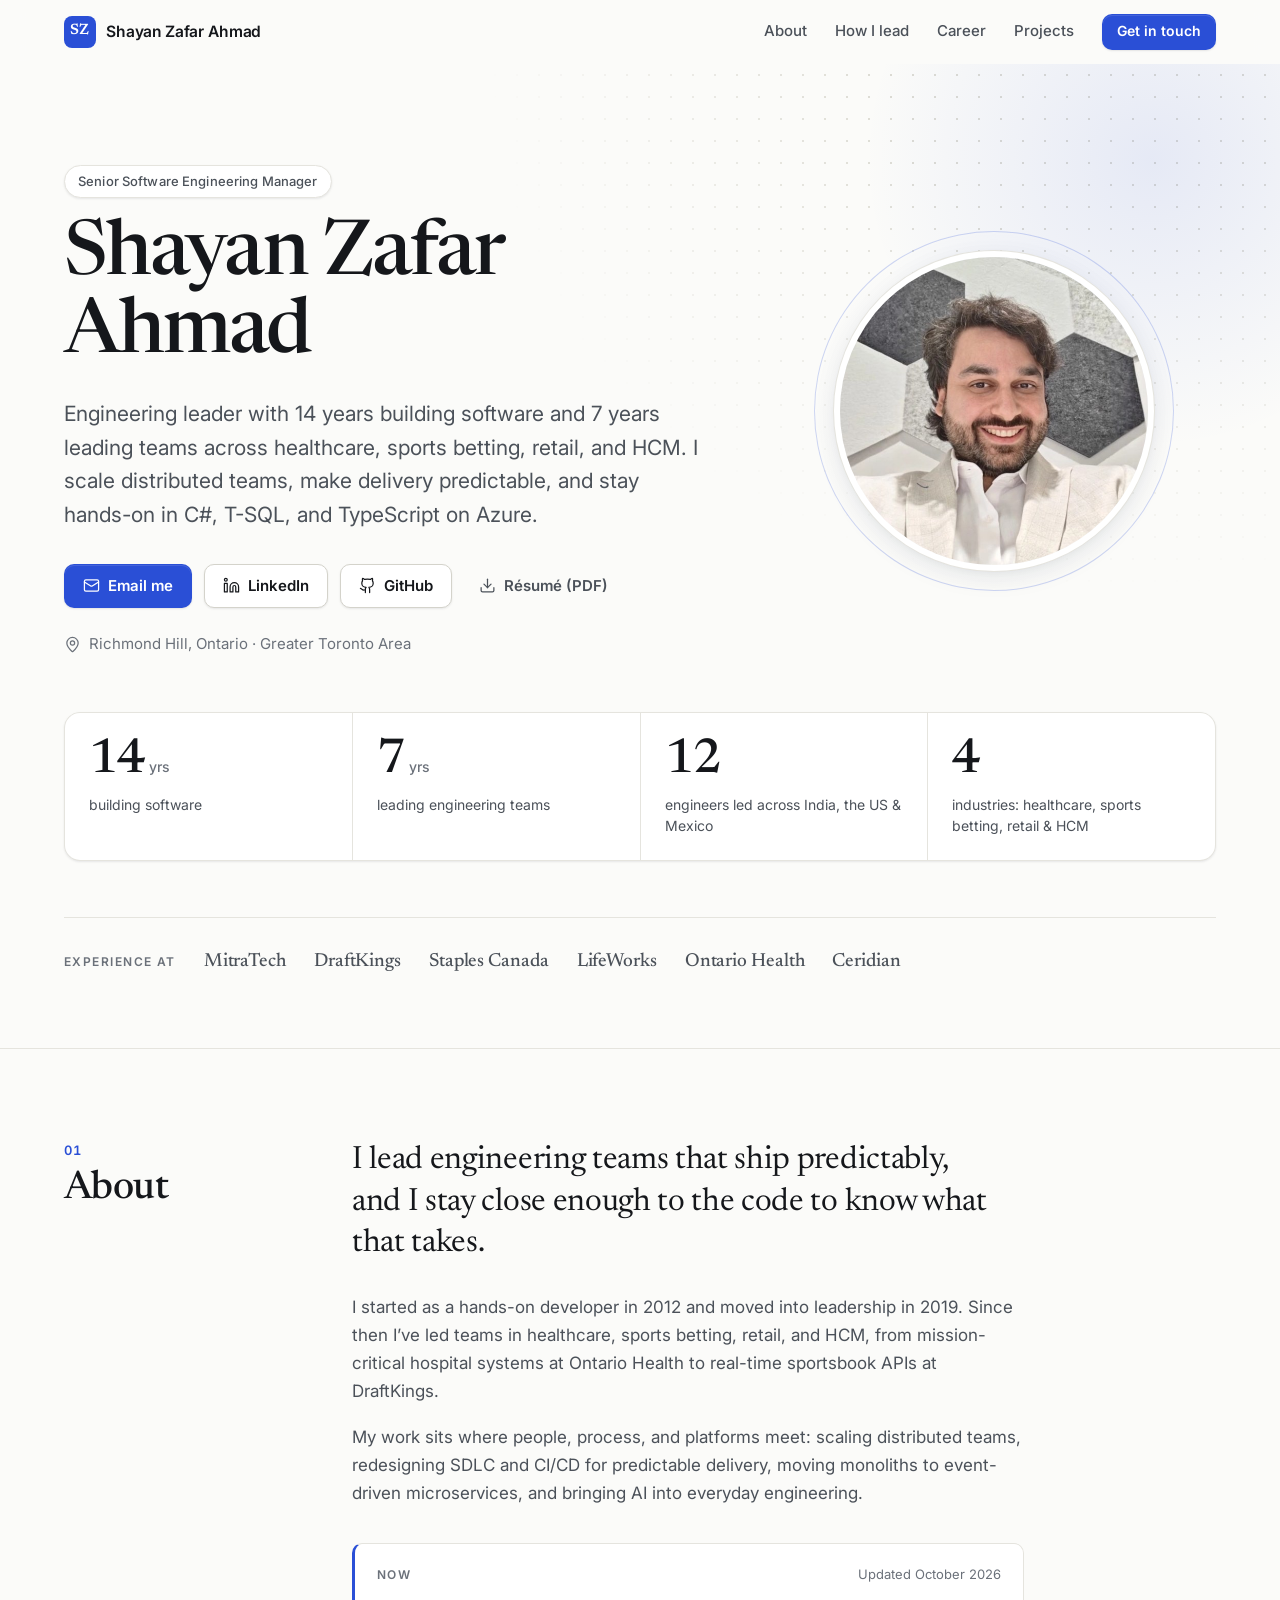
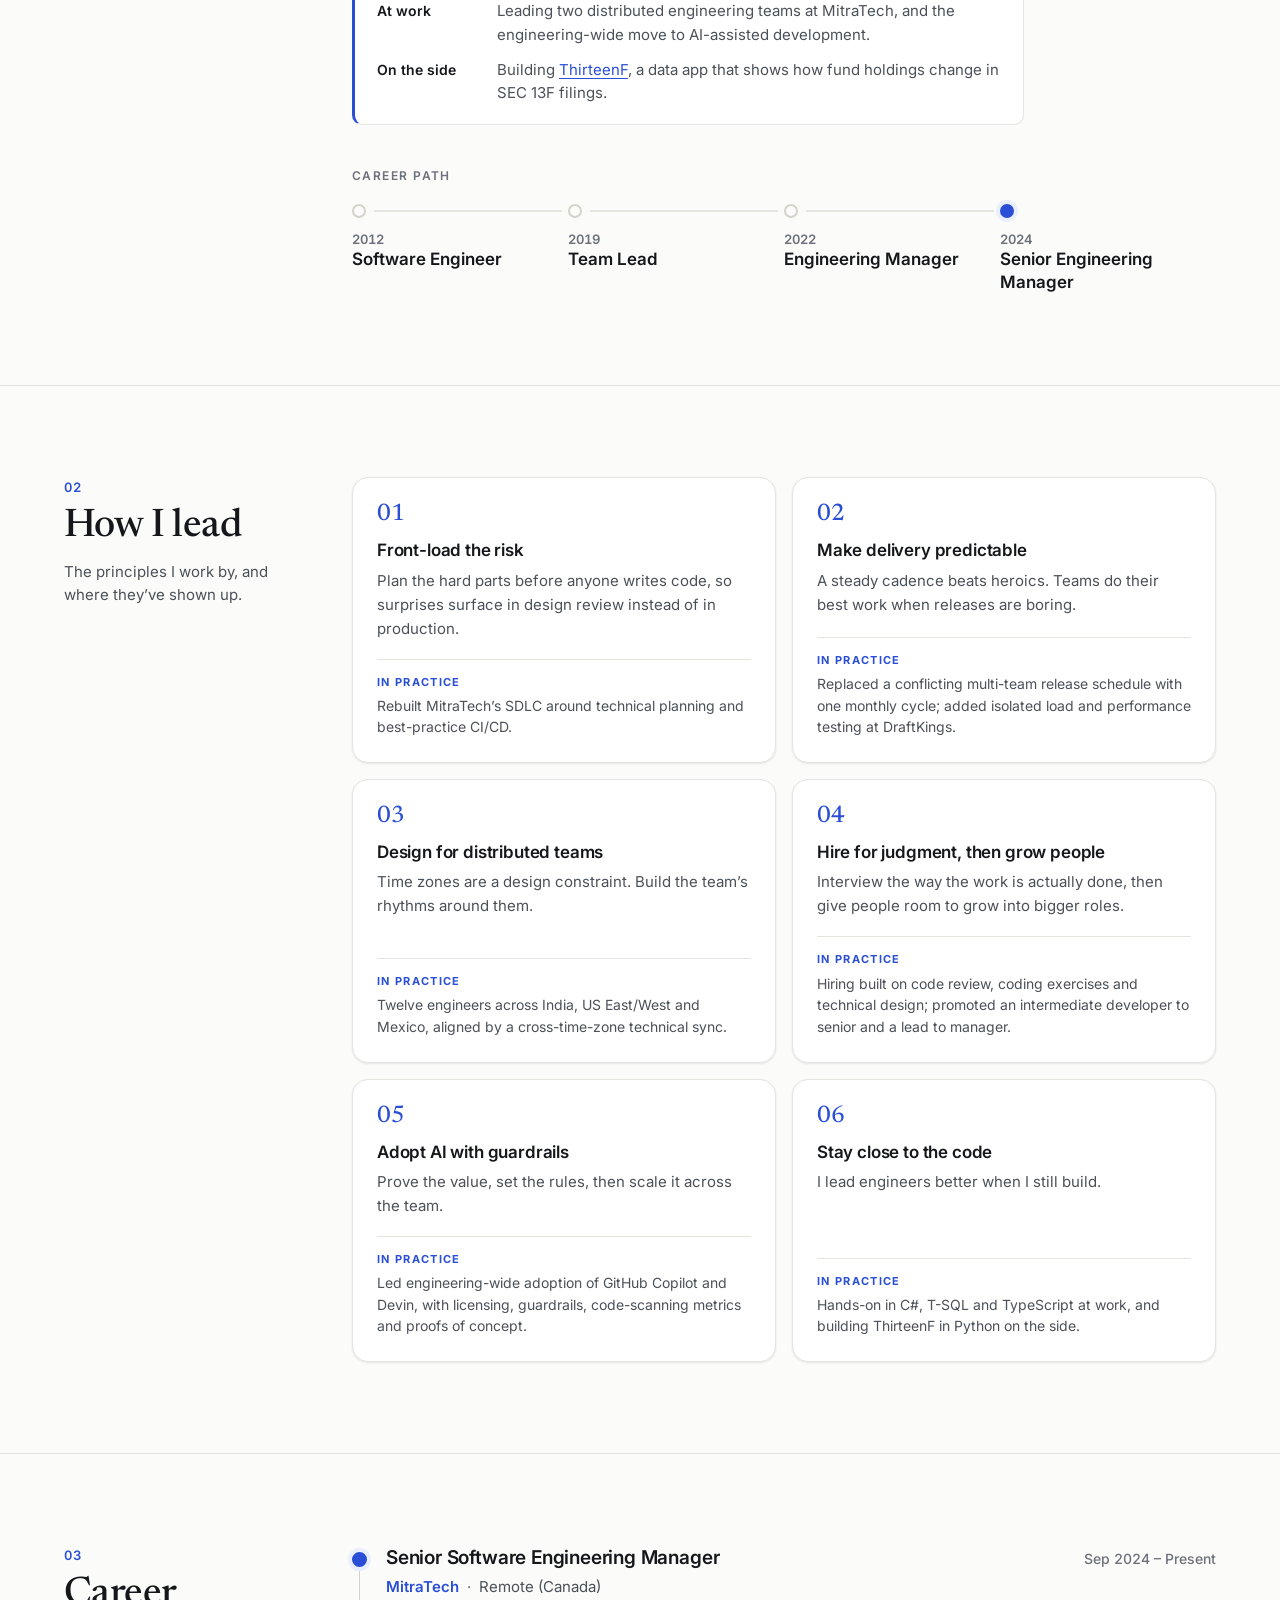
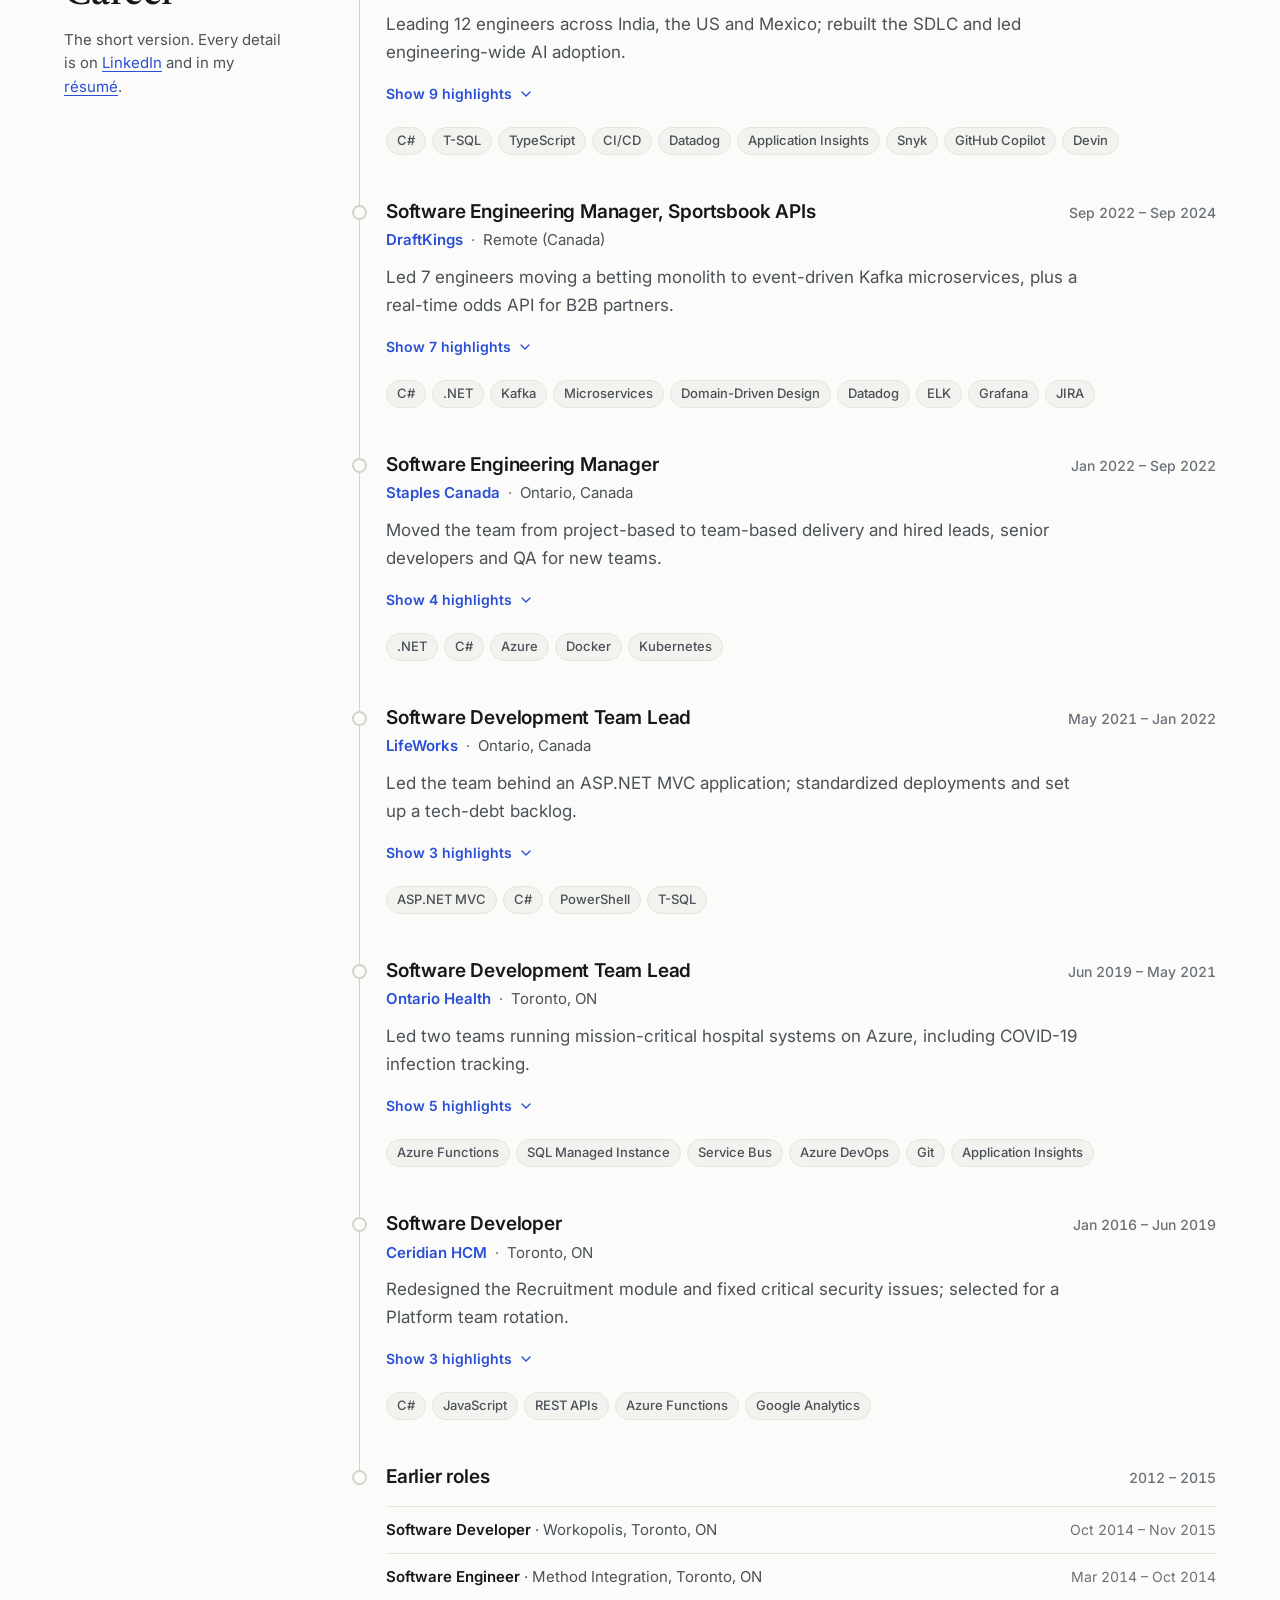
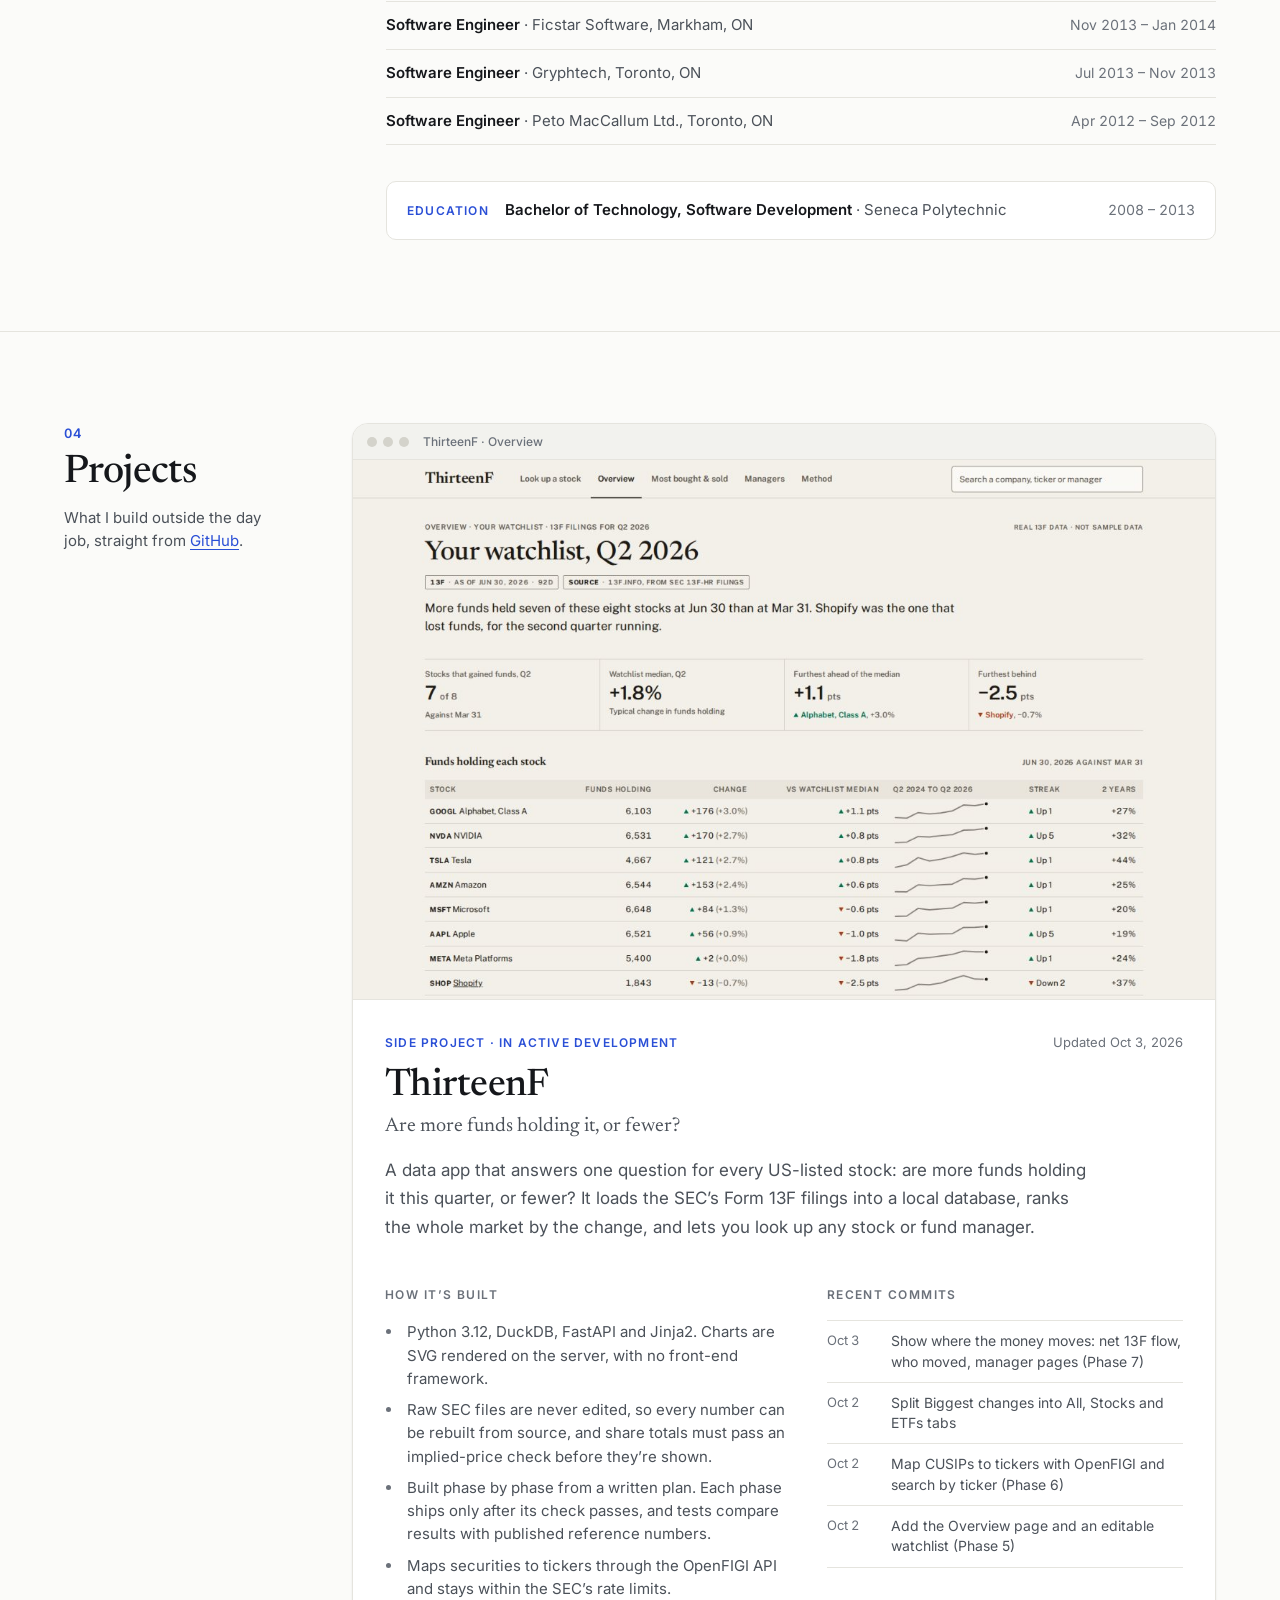
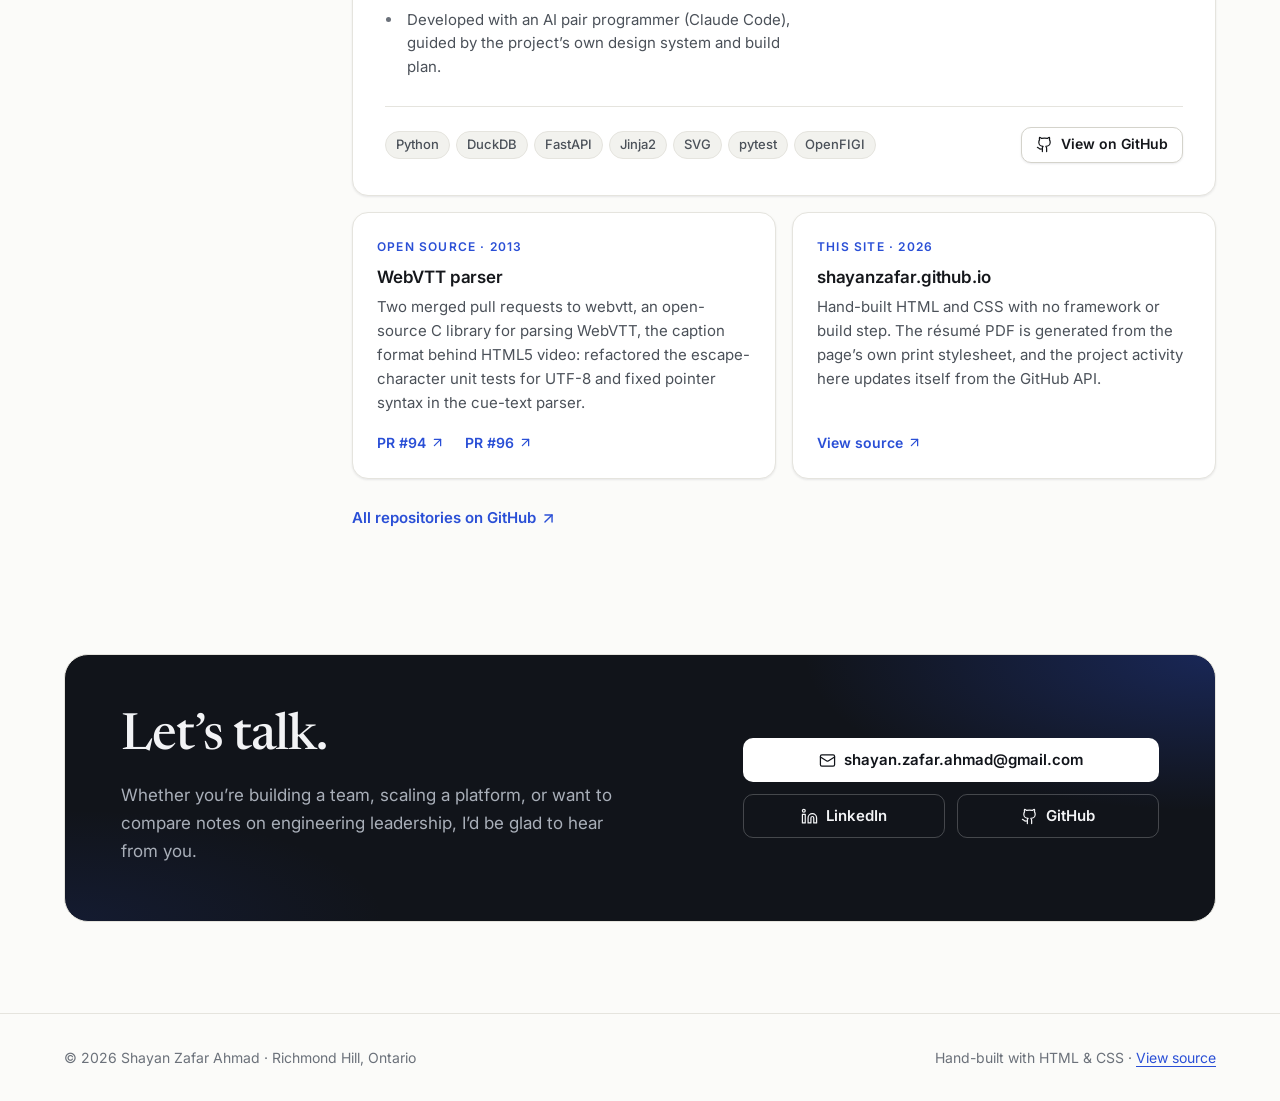
==== commit 7812f372: "List new GitHub repos automatically; put Career above Projects - "More on GitHub" fills itself from " ====
--- a/index.html
+++ b/index.html
@@ -31,10 +31,10 @@
   <link rel="preconnect" href="https://fonts.googleapis.com">
   <link rel="preconnect" href="https://fonts.gstatic.com" crossorigin>
   <link rel="stylesheet" href="https://fonts.googleapis.com/css2?family=Inter:wght@400..700&family=Newsreader:opsz,wght@6..72,400..600&display=swap">
-  <link rel="stylesheet" href="assets/css/styles.css?v=2026-10-03">
+  <link rel="stylesheet" href="assets/css/styles.css?v=2026-10-03b">
 
   <script>document.documentElement.classList.add('js')</script>
-  <script src="assets/js/main.js?v=2026-10-03" defer></script>
+  <script src="assets/js/main.js?v=2026-10-03b" defer></script>
 
   <script type="application/ld+json">
   {
@@ -77,8 +77,8 @@
         <ul>
           <li><a href="#about">About</a></li>
           <li><a href="#how-i-lead">How I lead</a></li>
+          <li><a href="#career">Career</a></li>
           <li><a href="#projects">Projects</a></li>
-          <li><a href="#career">Career</a></li>
         </ul>
       </nav>
       <a class="btn btn--primary btn--sm" href="#contact">Get in touch</a>
@@ -300,11 +300,188 @@
       </div>
     </section>
 
+    <!-- Career (printed as the résumé's Experience section) -->
+    <section class="section" id="career" aria-labelledby="career-title">
+      <div class="container section__grid">
+        <header class="section__head">
+          <span class="section__num">03</span>
+          <h2 class="section__title" id="career-title"><span class="screen-only">Career</span><span class="print-only">Experience</span></h2>
+          <p class="section__intro">
+            The short version. Every detail is on
+            <a href="https://www.linkedin.com/in/shayan-zafar-ahmad-85351023/" target="_blank" rel="noopener">LinkedIn</a>
+            and in my <a href="assets/Shayan_Zafar_Ahmad_Resume.pdf" download>résumé</a>.
+          </p>
+        </header>
+        <div class="section__body">
+          <ol class="timeline">
+            <li class="role is-current">
+              <div class="role__header">
+                <h3 class="role__title">Senior Software Engineering Manager</h3>
+                <p class="role__dates"><time datetime="2024-09">Sep 2024</time> – Present</p>
+              </div>
+              <p class="role__org"><span class="role__company">MitraTech</span><span class="role__sep" aria-hidden="true">·</span>Remote (Canada)</p>
+              <p class="role__summary">Leading 12 engineers across India, the US and Mexico; rebuilt the SDLC and led engineering-wide AI adoption.</p>
+              <ul class="role__points" id="points-mitratech">
+                <li>Manage 12 engineers across two distributed teams spanning India, US East/West, and Mexico; established a cross-time-zone technical sync that reduced delivery uncertainty and improved code quality.</li>
+                <li>Redesigned the SDLC around technical planning and best-practice CI/CD, front-loading engineering risk and increasing delivery predictability.</li>
+                <li>Led engineering-wide adoption of AI-assisted development: procured licensing, integrated Devin for code scanning and metrics, set team guardrails and best practices, and built PoCs for tech-debt and feature validation with Copilot and Devin.</li>
+                <li>Reduced tooling spend through vendor and licence audits, eliminating redundant licences and third-party tool misuse.</li>
+                <li>Built a hiring process centred on code review, coding exercises, and technical design; created an onboarding framework for new developers.</li>
+                <li>Prioritized and reduced security technical debt using Snyk reporting, pen-test findings, dependency upgrades, and secure coding practices.</li>
+                <li>Introduced a consistent monthly release cycle, decoupling a conflicting multi-team release cadence.</li>
+                <li>Added application monitoring with Datadog and Application Insights; improved the git branching strategy to shorten delivery time.</li>
+                <li>Hands-on in C#, T-SQL, and TypeScript; lead design discussions, architecture decisions, and code reviews.</li>
+              </ul>
+              <button class="more-toggle" type="button" aria-expanded="false" aria-controls="points-mitratech" data-count="9">
+                <span class="more-toggle__label">Show 9 highlights</span>
+                <svg aria-hidden="true" focusable="false"><use href="#i-chevron-down"/></svg>
+              </button>
+              <ul class="tags" aria-label="Technologies">
+                <li>C#</li><li>T-SQL</li><li>TypeScript</li><li>CI/CD</li><li>Datadog</li><li>Application Insights</li><li>Snyk</li><li>GitHub Copilot</li><li>Devin</li>
+              </ul>
+            </li>
+
+            <li class="role">
+              <div class="role__header">
+                <h3 class="role__title">Software Engineering Manager, Sportsbook APIs</h3>
+                <p class="role__dates"><time datetime="2022-09">Sep 2022</time> – <time datetime="2024-09">Sep 2024</time></p>
+              </div>
+              <p class="role__org"><span class="role__company">DraftKings</span><span class="role__sep" aria-hidden="true">·</span>Remote (Canada)</p>
+              <p class="role__summary">Led 7 engineers moving a betting monolith to event-driven Kafka microservices, plus a real-time odds API for B2B partners.</p>
+              <ul class="role__points" id="points-draftkings">
+                <li>Managed a team of 7 engineers in the Sportsbook division; owned hiring, performance, 1:1s, and career growth, promoting an intermediate developer to senior and a lead developer to manager.</li>
+                <li>Led the migration of a legacy monolithic betting application to DDD-based, event-driven microservices streaming real-time Kafka sports data to sportsbook.draftkings.com.</li>
+                <li>Delivered a separate real-time odds-feed API for third-party B2B partners, including technical design and a C# PoC client used to validate partner documentation.</li>
+                <li>Owned the team roadmap, backlog, and timelines in JIRA; led capacity planning and initiative costing with executives; tracked delivery health through velocity, burndown, and churn metrics.</li>
+                <li>Authored the technical plan for an internal real-time telemetry application monitoring Kafka systems; designed ETL microservices over Kafka topics.</li>
+                <li>Extended the SDLC with isolated load and performance testing; upgraded all microservices to the latest .NET release and dependencies.</li>
+                <li>Monitored application health with Datadog, ELK, and Grafana.</li>
+              </ul>
+              <button class="more-toggle" type="button" aria-expanded="false" aria-controls="points-draftkings" data-count="7">
+                <span class="more-toggle__label">Show 7 highlights</span>
+                <svg aria-hidden="true" focusable="false"><use href="#i-chevron-down"/></svg>
+              </button>
+              <ul class="tags" aria-label="Technologies">
+                <li>C#</li><li>.NET</li><li>Kafka</li><li>Microservices</li><li>Domain-Driven Design</li><li>Datadog</li><li>ELK</li><li>Grafana</li><li>JIRA</li>
+              </ul>
+            </li>
+
+            <li class="role">
+              <div class="role__header">
+                <h3 class="role__title">Software Engineering Manager</h3>
+                <p class="role__dates"><time datetime="2022-01">Jan 2022</time> – <time datetime="2022-09">Sep 2022</time></p>
+              </div>
+              <p class="role__org"><span class="role__company">Staples Canada</span><span class="role__sep" aria-hidden="true">·</span>Ontario, Canada</p>
+              <p class="role__summary">Moved the team from project-based to team-based delivery and hired leads, senior developers and QA for new teams.</p>
+              <ul class="role__points" id="points-staples">
+                <li>Managed technical staff; transitioned the team from project-based to team-based delivery and established a reliable software delivery process.</li>
+                <li>Recruited a team lead, senior developers, and QA for new external teams; planned and costed initiatives with executives.</li>
+                <li>Maintained .NET C# middleware and APIs on Azure with Docker and Kubernetes DevOps pipelines.</li>
+                <li>Drove security compliance through training and oversight of security measures across codebases and databases; documented system architecture.</li>
+              </ul>
+              <button class="more-toggle" type="button" aria-expanded="false" aria-controls="points-staples" data-count="4">
+                <span class="more-toggle__label">Show 4 highlights</span>
+                <svg aria-hidden="true" focusable="false"><use href="#i-chevron-down"/></svg>
+              </button>
+              <ul class="tags" aria-label="Technologies">
+                <li>.NET</li><li>C#</li><li>Azure</li><li>Docker</li><li>Kubernetes</li>
+              </ul>
+            </li>
+
+            <li class="role">
+              <div class="role__header">
+                <h3 class="role__title">Software Development Team Lead</h3>
+                <p class="role__dates"><time datetime="2021-05">May 2021</time> – <time datetime="2022-01">Jan 2022</time></p>
+              </div>
+              <p class="role__org"><span class="role__company">LifeWorks</span><span class="role__sep" aria-hidden="true">·</span>Ontario, Canada</p>
+              <p class="role__summary">Led the team behind an ASP.NET MVC application; standardized deployments and set up a tech-debt backlog.</p>
+              <ul class="role__points" id="points-lifeworks">
+                <li>Led the team maintaining an ASP.NET MVC C# application; established a technical-debt backlog to protect velocity.</li>
+                <li>Standardized client-specific deployments across internal environments; version-controlled deployment scripts and wrote PowerShell tooling for local environments.</li>
+                <li>Facilitated codebase handoff to another team; owned dependency upgrades, sequential T-SQL script execution, and security compliance direction.</li>
+              </ul>
+              <button class="more-toggle" type="button" aria-expanded="false" aria-controls="points-lifeworks" data-count="3">
+                <span class="more-toggle__label">Show 3 highlights</span>
+                <svg aria-hidden="true" focusable="false"><use href="#i-chevron-down"/></svg>
+              </button>
+              <ul class="tags" aria-label="Technologies">
+                <li>ASP.NET MVC</li><li>C#</li><li>PowerShell</li><li>T-SQL</li>
+              </ul>
+            </li>
+
+            <li class="role">
+              <div class="role__header">
+                <h3 class="role__title">Software Development Team Lead</h3>
+                <p class="role__dates"><time datetime="2019-06">Jun 2019</time> – <time datetime="2021-05">May 2021</time></p>
+              </div>
+              <p class="role__org"><span class="role__company">Ontario Health</span><span class="role__sep" aria-hidden="true">·</span>Toronto, ON</p>
+              <p class="role__summary">Led two teams running mission-critical hospital systems on Azure, including COVID-19 infection tracking.</p>
+              <ul class="role__points" id="points-ontario-health">
+                <li>Led senior developers, QA, and test engineers across two teams owning mission-critical hospital systems (an emergency triage application and a renal reporting system) used across Ontario hospitals.</li>
+                <li>During COVID-19, led development of an API to track infection data and enhanced the triage application to support pandemic demand.</li>
+                <li>Operated a highly available Azure application (Functions, SQL Managed Instance, Service Bus); improved uptime with deployment slots and Application Insights instrumentation.</li>
+                <li>Migrated version control from TFVC to Git and built an automated CI/CD pipeline on Azure DevOps; set technical direction for cloud migration of the legacy reporting application.</li>
+                <li>Hired senior developers; improved code review, technical discussions, and automated UI testing; led back-end modernization (dependency injection, SOLID refactoring).</li>
+              </ul>
+              <button class="more-toggle" type="button" aria-expanded="false" aria-controls="points-ontario-health" data-count="5">
+                <span class="more-toggle__label">Show 5 highlights</span>
+                <svg aria-hidden="true" focusable="false"><use href="#i-chevron-down"/></svg>
+              </button>
+              <ul class="tags" aria-label="Technologies">
+                <li>Azure Functions</li><li>SQL Managed Instance</li><li>Service Bus</li><li>Azure DevOps</li><li>Git</li><li>Application Insights</li>
+              </ul>
+            </li>
+
+            <li class="role">
+              <div class="role__header">
+                <h3 class="role__title">Software Developer</h3>
+                <p class="role__dates"><time datetime="2016-01">Jan 2016</time> – <time datetime="2019-06">Jun 2019</time></p>
+              </div>
+              <p class="role__org"><span class="role__company">Ceridian HCM</span><span class="role__sep" aria-hidden="true">·</span>Toronto, ON</p>
+              <p class="role__summary">Redesigned the Recruitment module and fixed critical security issues; selected for a Platform team rotation.</p>
+              <ul class="role__points" id="points-ceridian">
+                <li>Redesigned the Recruitment module; built an Indeed job-posting integration via REST, a resume converter on Azure Functions, and Google Analytics tracking for the external job board.</li>
+                <li>Found and fixed XSS and SQL transaction vulnerabilities and critical Workflow Management System issues; increased unit-test coverage.</li>
+                <li>Developed a code generator to migrate legacy code to HTML; selected for a Platform team job rotation.</li>
+              </ul>
+              <button class="more-toggle" type="button" aria-expanded="false" aria-controls="points-ceridian" data-count="3">
+                <span class="more-toggle__label">Show 3 highlights</span>
+                <svg aria-hidden="true" focusable="false"><use href="#i-chevron-down"/></svg>
+              </button>
+              <ul class="tags" aria-label="Technologies">
+                <li>C#</li><li>JavaScript</li><li>REST APIs</li><li>Azure Functions</li><li>Google Analytics</li>
+              </ul>
+            </li>
+
+            <li class="role role--earlier">
+              <div class="role__header">
+                <h3 class="role__title">Earlier roles</h3>
+                <p class="role__dates"><time datetime="2012-04">2012</time> – <time datetime="2015-11">2015</time></p>
+              </div>
+              <ul class="earlier">
+                <li><span class="earlier__what"><strong>Software Developer</strong> · Workopolis, Toronto, ON</span><span class="earlier__when">Oct 2014 – Nov 2015</span></li>
+                <li><span class="earlier__what"><strong>Software Engineer</strong> · Method Integration, Toronto, ON</span><span class="earlier__when">Mar 2014 – Oct 2014</span></li>
+                <li><span class="earlier__what"><strong>Software Engineer</strong> · Ficstar Software, Markham, ON</span><span class="earlier__when">Nov 2013 – Jan 2014</span></li>
+                <li><span class="earlier__what"><strong>Software Engineer</strong> · Gryphtech, Toronto, ON</span><span class="earlier__when">Jul 2013 – Nov 2013</span></li>
+                <li><span class="earlier__what"><strong>Software Engineer</strong> · Peto MacCallum Ltd., Toronto, ON</span><span class="earlier__when">Apr 2012 – Sep 2012</span></li>
+              </ul>
+            </li>
+          </ol>
+
+          <p class="career-edu screen-only">
+            <span class="career-edu__label">Education</span>
+            <span class="career-edu__what"><strong>Bachelor of Technology, Software Development</strong> · Seneca Polytechnic</span>
+            <span class="career-edu__when">2008 – 2013</span>
+          </p>
+        </div>
+      </div>
+    </section>
+
     <!-- Projects -->
     <section class="section" id="projects" aria-labelledby="projects-title">
       <div class="container section__grid">
         <header class="section__head">
-          <span class="section__num">03</span>
+          <span class="section__num">04</span>
           <h2 class="section__title" id="projects-title">Projects</h2>
           <p class="section__intro">What I build outside the day job, straight from <a href="https://github.com/ShayanZafar" target="_blank" rel="noopener">GitHub</a>.</p>
         </header>
@@ -320,7 +497,7 @@
 
             <div class="project__body">
               <div class="project__meta">
-                <span class="project__kind">Side project · In active development</span>
+                <span class="project__kind" data-gh-kind="ShayanZafar/ThirteenF">Side project · In active development</span>
                 <span class="project__updated" data-gh-updated="ShayanZafar/ThirteenF">Updated <time datetime="2026-10-03">Oct 3, 2026</time></span>
               </div>
               <h3 class="project__title" id="tf-title">ThirteenF</h3>
@@ -387,189 +564,22 @@
               <h3 class="mini-project__title">shayanzafar.github.io</h3>
               <p class="mini-project__text">
                 Hand-built HTML and CSS with no framework or build step. The résumé PDF is generated from the page’s own
-                print stylesheet, and ThirteenF’s recent commits load live from the GitHub API.
+                print stylesheet, and the project activity here updates itself from the GitHub API.
               </p>
               <p class="mini-project__links">
                 <a href="https://github.com/ShayanZafar/ShayanZafar.Github.io" target="_blank" rel="noopener">View source<svg class="icon" aria-hidden="true" focusable="false"><use href="#i-arrow-up-right"/></svg></a>
               </p>
             </article>
           </div>
-        </div>
-      </div>
-    </section>
-
-    <!-- Career (printed as the résumé's Experience section) -->
-    <section class="section" id="career" aria-labelledby="career-title">
-      <div class="container section__grid">
-        <header class="section__head">
-          <span class="section__num">04</span>
-          <h2 class="section__title" id="career-title"><span class="screen-only">Career</span><span class="print-only">Experience</span></h2>
-          <p class="section__intro">
-            The short version. Every detail is on
-            <a href="https://www.linkedin.com/in/shayan-zafar-ahmad-85351023/" target="_blank" rel="noopener">LinkedIn</a>
-            and in my <a href="assets/Shayan_Zafar_Ahmad_Resume.pdf" download>résumé</a>.
-          </p>
-        </header>
-        <div class="section__body">
-          <ol class="timeline">
-            <li class="role is-current">
-              <div class="role__header">
-                <h3 class="role__title">Senior Software Engineering Manager</h3>
-                <p class="role__dates"><time datetime="2024-09">Sep 2024</time> – Present</p>
-              </div>
-              <p class="role__org"><span class="role__company">MitraTech</span><span class="role__sep" aria-hidden="true">·</span>Remote (Canada)</p>
-              <p class="role__summary">Leading 12 engineers across India, the US and Mexico; rebuilt the SDLC and led engineering-wide AI adoption.</p>
-              <ul class="role__points" id="points-mitratech">
-                <li>Manage 12 engineers across two distributed teams spanning India, US East/West, and Mexico; established a cross-time-zone technical sync that reduced delivery uncertainty and improved code quality.</li>
-                <li>Redesigned the SDLC around technical planning and best-practice CI/CD, front-loading engineering risk and increasing delivery predictability.</li>
-                <li>Led engineering-wide adoption of AI-assisted development: procured licensing, integrated Devin for code scanning and metrics, set team guardrails and best practices, and built PoCs for tech-debt and feature validation with Copilot and Devin.</li>
-                <li>Reduced tooling spend through vendor and licence audits, eliminating redundant licences and third-party tool misuse.</li>
-                <li>Built a hiring process centred on code review, coding exercises, and technical design; created an onboarding framework for new developers.</li>
-                <li>Prioritized and reduced security technical debt using Snyk reporting, pen-test findings, dependency upgrades, and secure coding practices.</li>
-                <li>Introduced a consistent monthly release cycle, decoupling a conflicting multi-team release cadence.</li>
-                <li>Added application monitoring with Datadog and Application Insights; improved the git branching strategy to shorten delivery time.</li>
-                <li>Hands-on in C#, T-SQL, and TypeScript; lead design discussions, architecture decisions, and code reviews.</li>
-              </ul>
-              <button class="more-toggle" type="button" aria-expanded="false" aria-controls="points-mitratech" data-count="9">
-                <span class="more-toggle__label">Show 9 highlights</span>
-                <svg aria-hidden="true" focusable="false"><use href="#i-chevron-down"/></svg>
-              </button>
-              <ul class="tags" aria-label="Technologies">
-                <li>C#</li><li>T-SQL</li><li>TypeScript</li><li>CI/CD</li><li>Datadog</li><li>Application Insights</li><li>Snyk</li><li>GitHub Copilot</li><li>Devin</li>
-              </ul>
-            </li>
-
-            <li class="role">
-              <div class="role__header">
-                <h3 class="role__title">Software Engineering Manager, Sportsbook APIs</h3>
-                <p class="role__dates"><time datetime="2022-09">Sep 2022</time> – <time datetime="2024-09">Sep 2024</time></p>
-              </div>
-              <p class="role__org"><span class="role__company">DraftKings</span><span class="role__sep" aria-hidden="true">·</span>Remote (Canada)</p>
-              <p class="role__summary">Led 7 engineers moving a betting monolith to event-driven Kafka microservices, plus a real-time odds API for B2B partners.</p>
-              <ul class="role__points" id="points-draftkings">
-                <li>Managed a team of 7 engineers in the Sportsbook division; owned hiring, performance, 1:1s, and career growth, promoting an intermediate developer to senior and a lead developer to manager.</li>
-                <li>Led the migration of a legacy monolithic betting application to DDD-based, event-driven microservices streaming real-time Kafka sports data to sportsbook.draftkings.com.</li>
-                <li>Delivered a separate real-time odds-feed API for third-party B2B partners, including technical design and a C# PoC client used to validate partner documentation.</li>
-                <li>Owned the team roadmap, backlog, and timelines in JIRA; led capacity planning and initiative costing with executives; tracked delivery health through velocity, burndown, and churn metrics.</li>
-                <li>Authored the technical plan for an internal real-time telemetry application monitoring Kafka systems; designed ETL microservices over Kafka topics.</li>
-                <li>Extended the SDLC with isolated load and performance testing; upgraded all microservices to the latest .NET release and dependencies.</li>
-                <li>Monitored application health with Datadog, ELK, and Grafana.</li>
-              </ul>
-              <button class="more-toggle" type="button" aria-expanded="false" aria-controls="points-draftkings" data-count="7">
-                <span class="more-toggle__label">Show 7 highlights</span>
-                <svg aria-hidden="true" focusable="false"><use href="#i-chevron-down"/></svg>
-              </button>
-              <ul class="tags" aria-label="Technologies">
-                <li>C#</li><li>.NET</li><li>Kafka</li><li>Microservices</li><li>Domain-Driven Design</li><li>Datadog</li><li>ELK</li><li>Grafana</li><li>JIRA</li>
-              </ul>
-            </li>
-
-            <li class="role">
-              <div class="role__header">
-                <h3 class="role__title">Software Engineering Manager</h3>
-                <p class="role__dates"><time datetime="2022-01">Jan 2022</time> – <time datetime="2022-09">Sep 2022</time></p>
-              </div>
-              <p class="role__org"><span class="role__company">Staples Canada</span><span class="role__sep" aria-hidden="true">·</span>Ontario, Canada</p>
-              <p class="role__summary">Moved the team from project-based to team-based delivery and hired leads, senior developers and QA for new teams.</p>
-              <ul class="role__points" id="points-staples">
-                <li>Managed technical staff; transitioned the team from project-based to team-based delivery and established a reliable software delivery process.</li>
-                <li>Recruited a team lead, senior developers, and QA for new external teams; planned and costed initiatives with executives.</li>
-                <li>Maintained .NET C# middleware and APIs on Azure with Docker and Kubernetes DevOps pipelines.</li>
-                <li>Drove security compliance through training and oversight of security measures across codebases and databases; documented system architecture.</li>
-              </ul>
-              <button class="more-toggle" type="button" aria-expanded="false" aria-controls="points-staples" data-count="4">
-                <span class="more-toggle__label">Show 4 highlights</span>
-                <svg aria-hidden="true" focusable="false"><use href="#i-chevron-down"/></svg>
-              </button>
-              <ul class="tags" aria-label="Technologies">
-                <li>.NET</li><li>C#</li><li>Azure</li><li>Docker</li><li>Kubernetes</li>
-              </ul>
-            </li>
-
-            <li class="role">
-              <div class="role__header">
-                <h3 class="role__title">Software Development Team Lead</h3>
-                <p class="role__dates"><time datetime="2021-05">May 2021</time> – <time datetime="2022-01">Jan 2022</time></p>
-              </div>
-              <p class="role__org"><span class="role__company">LifeWorks</span><span class="role__sep" aria-hidden="true">·</span>Ontario, Canada</p>
-              <p class="role__summary">Led the team behind an ASP.NET MVC application; standardized deployments and set up a tech-debt backlog.</p>
-              <ul class="role__points" id="points-lifeworks">
-                <li>Led the team maintaining an ASP.NET MVC C# application; established a technical-debt backlog to protect velocity.</li>
-                <li>Standardized client-specific deployments across internal environments; version-controlled deployment scripts and wrote PowerShell tooling for local environments.</li>
-                <li>Facilitated codebase handoff to another team; owned dependency upgrades, sequential T-SQL script execution, and security compliance direction.</li>
-              </ul>
-              <button class="more-toggle" type="button" aria-expanded="false" aria-controls="points-lifeworks" data-count="3">
-                <span class="more-toggle__label">Show 3 highlights</span>
-                <svg aria-hidden="true" focusable="false"><use href="#i-chevron-down"/></svg>
-              </button>
-              <ul class="tags" aria-label="Technologies">
-                <li>ASP.NET MVC</li><li>C#</li><li>PowerShell</li><li>T-SQL</li>
-              </ul>
-            </li>
-
-            <li class="role">
-              <div class="role__header">
-                <h3 class="role__title">Software Development Team Lead</h3>
-                <p class="role__dates"><time datetime="2019-06">Jun 2019</time> – <time datetime="2021-05">May 2021</time></p>
-              </div>
-              <p class="role__org"><span class="role__company">Ontario Health</span><span class="role__sep" aria-hidden="true">·</span>Toronto, ON</p>
-              <p class="role__summary">Led two teams running mission-critical hospital systems on Azure, including COVID-19 infection tracking.</p>
-              <ul class="role__points" id="points-ontario-health">
-                <li>Led senior developers, QA, and test engineers across two teams owning mission-critical hospital systems (an emergency triage application and a renal reporting system) used across Ontario hospitals.</li>
-                <li>During COVID-19, led development of an API to track infection data and enhanced the triage application to support pandemic demand.</li>
-                <li>Operated a highly available Azure application (Functions, SQL Managed Instance, Service Bus); improved uptime with deployment slots and Application Insights instrumentation.</li>
-                <li>Migrated version control from TFVC to Git and built an automated CI/CD pipeline on Azure DevOps; set technical direction for cloud migration of the legacy reporting application.</li>
-                <li>Hired senior developers; improved code review, technical discussions, and automated UI testing; led back-end modernization (dependency injection, SOLID refactoring).</li>
-              </ul>
-              <button class="more-toggle" type="button" aria-expanded="false" aria-controls="points-ontario-health" data-count="5">
-                <span class="more-toggle__label">Show 5 highlights</span>
-                <svg aria-hidden="true" focusable="false"><use href="#i-chevron-down"/></svg>
-              </button>
-              <ul class="tags" aria-label="Technologies">
-                <li>Azure Functions</li><li>SQL Managed Instance</li><li>Service Bus</li><li>Azure DevOps</li><li>Git</li><li>Application Insights</li>
-              </ul>
-            </li>
-
-            <li class="role">
-              <div class="role__header">
-                <h3 class="role__title">Software Developer</h3>
-                <p class="role__dates"><time datetime="2016-01">Jan 2016</time> – <time datetime="2019-06">Jun 2019</time></p>
-              </div>
-              <p class="role__org"><span class="role__company">Ceridian HCM</span><span class="role__sep" aria-hidden="true">·</span>Toronto, ON</p>
-              <p class="role__summary">Redesigned the Recruitment module and fixed critical security issues; selected for a Platform team rotation.</p>
-              <ul class="role__points" id="points-ceridian">
-                <li>Redesigned the Recruitment module; built an Indeed job-posting integration via REST, a resume converter on Azure Functions, and Google Analytics tracking for the external job board.</li>
-                <li>Found and fixed XSS and SQL transaction vulnerabilities and critical Workflow Management System issues; increased unit-test coverage.</li>
-                <li>Developed a code generator to migrate legacy code to HTML; selected for a Platform team job rotation.</li>
-              </ul>
-              <button class="more-toggle" type="button" aria-expanded="false" aria-controls="points-ceridian" data-count="3">
-                <span class="more-toggle__label">Show 3 highlights</span>
-                <svg aria-hidden="true" focusable="false"><use href="#i-chevron-down"/></svg>
-              </button>
-              <ul class="tags" aria-label="Technologies">
-                <li>C#</li><li>JavaScript</li><li>REST APIs</li><li>Azure Functions</li><li>Google Analytics</li>
-              </ul>
-            </li>
-
-            <li class="role role--earlier">
-              <div class="role__header">
-                <h3 class="role__title">Earlier roles</h3>
-                <p class="role__dates"><time datetime="2012-04">2012</time> – <time datetime="2015-11">2015</time></p>
-              </div>
-              <ul class="earlier">
-                <li><span class="earlier__what"><strong>Software Developer</strong> · Workopolis, Toronto, ON</span><span class="earlier__when">Oct 2014 – Nov 2015</span></li>
-                <li><span class="earlier__what"><strong>Software Engineer</strong> · Method Integration, Toronto, ON</span><span class="earlier__when">Mar 2014 – Oct 2014</span></li>
-                <li><span class="earlier__what"><strong>Software Engineer</strong> · Ficstar Software, Markham, ON</span><span class="earlier__when">Nov 2013 – Jan 2014</span></li>
-                <li><span class="earlier__what"><strong>Software Engineer</strong> · Gryphtech, Toronto, ON</span><span class="earlier__when">Jul 2013 – Nov 2013</span></li>
-                <li><span class="earlier__what"><strong>Software Engineer</strong> · Peto MacCallum Ltd., Toronto, ON</span><span class="earlier__when">Apr 2012 – Sep 2012</span></li>
-              </ul>
-            </li>
-          </ol>
-
-          <p class="career-edu screen-only">
-            <span class="career-edu__label">Education</span>
-            <span class="career-edu__what"><strong>Bachelor of Technology, Software Development</strong> · Seneca Polytechnic</span>
-            <span class="career-edu__when">2008 – 2013</span>
+
+          <!-- Filled in live from the GitHub API: own public repos (never forks, or archived ones) pushed in the
+               last data-gh-days days, plus any tagged "portfolio". Tag a repo "hide-from-site" to leave it out. -->
+          <div class="more-repos" data-gh-repos-block hidden>
+            <h3 class="mini-heading">More on GitHub</h3>
+            <ul class="repos" data-gh-repos="ShayanZafar" data-gh-exclude="ShayanZafar.Github.io, ThirteenF, CImg" data-gh-days="365" data-gh-max="6"></ul>
+          </div>
+          <p class="projects__all">
+            <a href="https://github.com/ShayanZafar?tab=repositories&amp;type=source" target="_blank" rel="noopener">All repositories on GitHub<svg class="icon" aria-hidden="true" focusable="false"><use href="#i-arrow-up-right"/></svg></a>
           </p>
         </div>
       </div>
--- a/assets/css/styles.css
+++ b/assets/css/styles.css
@@ -1161,6 +1161,102 @@
 .mini-project__links .icon {
   width: 0.9375rem;
   height: 0.9375rem;
+}
+
+/* Repositories listed automatically from GitHub */
+
+.more-repos {
+  margin-top: 2.25rem;
+}
+
+.more-repos[hidden] {
+  display: none;
+}
+
+.repos {
+  display: grid;
+  gap: 0.75rem;
+  margin: 0.875rem 0 0;
+  padding: 0;
+  list-style: none;
+}
+
+.repo {
+  display: flex;
+  flex-direction: column;
+  gap: 0.375rem;
+  padding: 1.125rem 1.25rem;
+  border: 1px solid var(--border);
+  border-radius: var(--radius);
+  background: var(--bg-elevated);
+}
+
+.repo__name {
+  color: var(--text);
+  font-weight: 600;
+  text-decoration: none;
+  overflow-wrap: anywhere;
+}
+
+.repo__name:hover {
+  color: var(--accent);
+  text-decoration: underline;
+}
+
+.repo__desc {
+  color: var(--text-muted);
+  font-size: 0.9375rem;
+  line-height: 1.55;
+}
+
+.repo__meta {
+  display: flex;
+  flex-wrap: wrap;
+  gap: 0.25rem 1rem;
+  margin-top: auto;
+  padding-top: 0.25rem;
+  color: var(--text-faint);
+  font-size: 0.8125rem;
+}
+
+.repo__lang {
+  display: inline-flex;
+  align-items: center;
+  gap: 0.375rem;
+}
+
+.repo__dot {
+  width: 0.625rem;
+  height: 0.625rem;
+  border-radius: 50%;
+}
+
+.repo__link {
+  font-size: 0.875rem;
+  font-weight: 600;
+}
+
+.projects__all {
+  margin-top: 1.5rem;
+}
+
+.projects__all a {
+  display: inline-flex;
+  align-items: center;
+  gap: 0.25rem;
+  font-size: 0.9375rem;
+  font-weight: 600;
+  text-decoration: none;
+}
+
+.projects__all a:hover {
+  text-decoration: underline;
+}
+
+@media (min-width: 40rem) {
+  .repos {
+    grid-template-columns: repeat(2, minmax(0, 1fr));
+  }
 }
 
 @media (min-width: 40rem) {
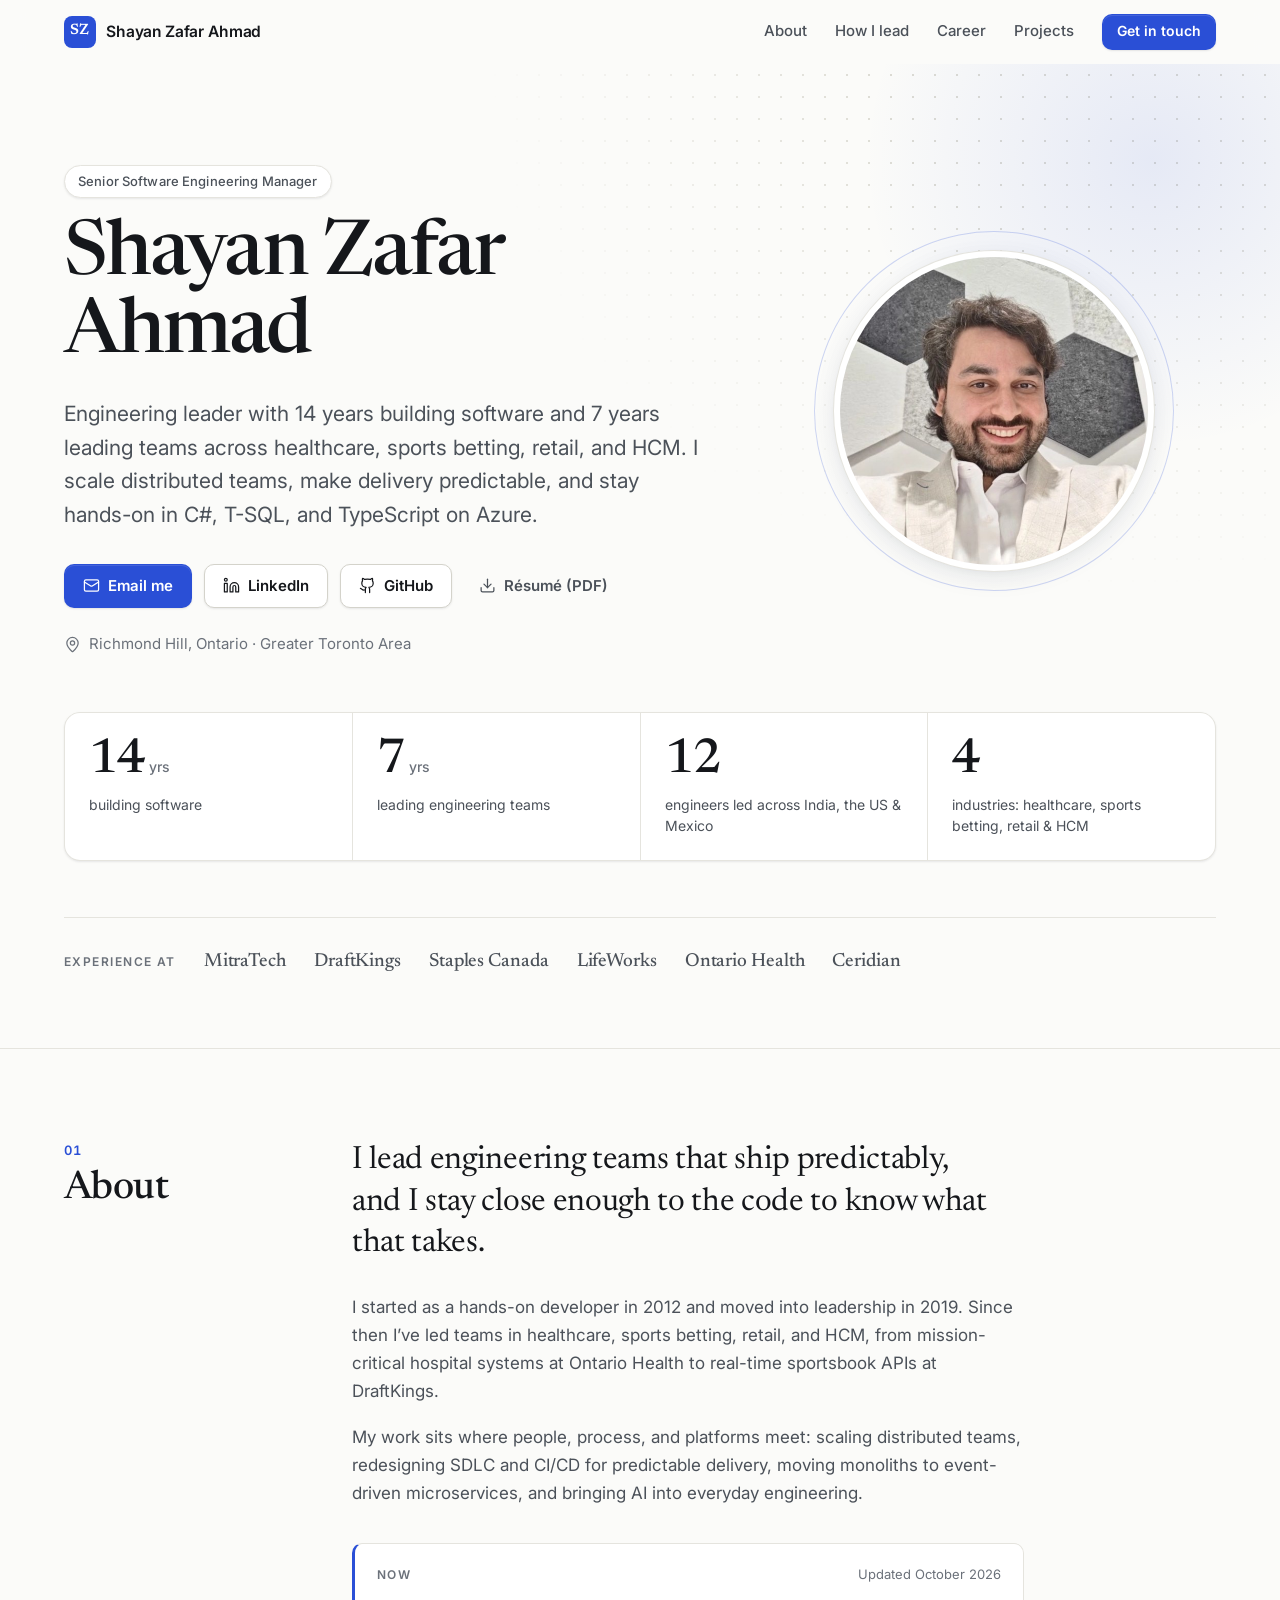
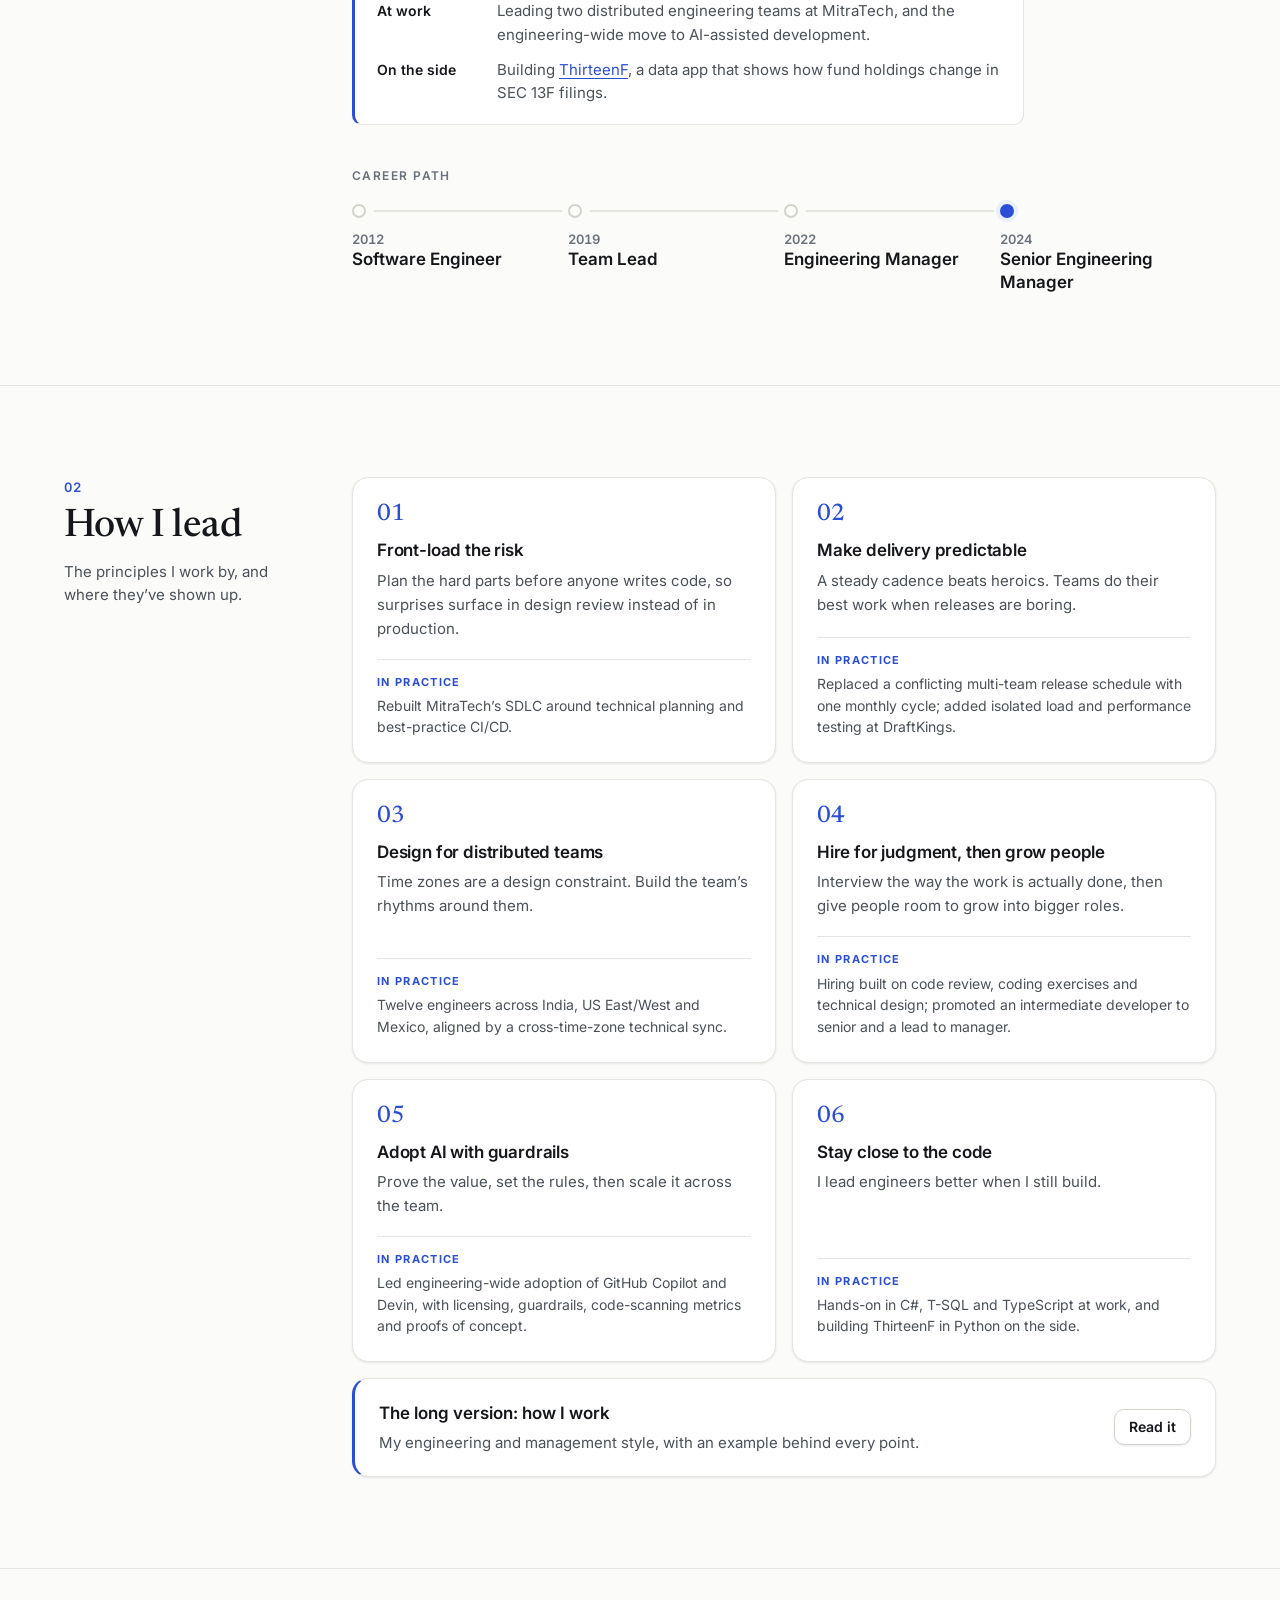
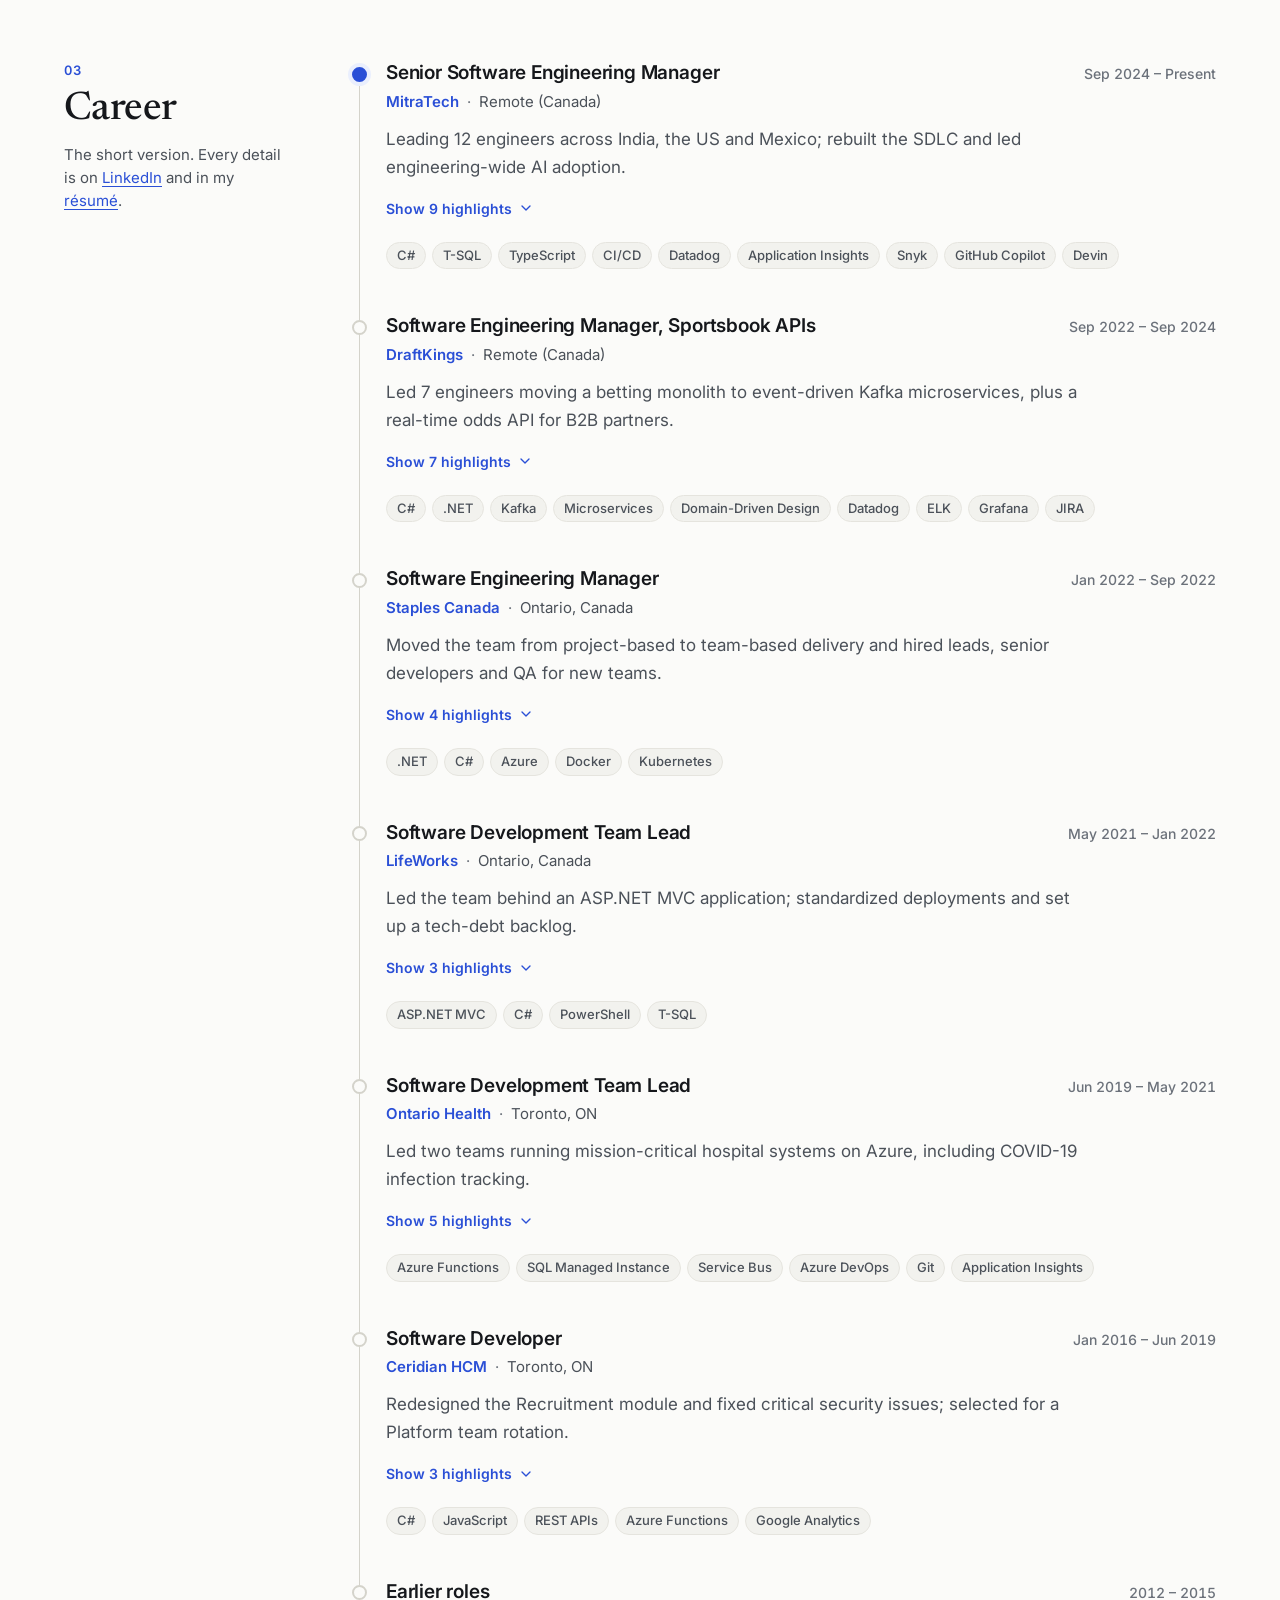
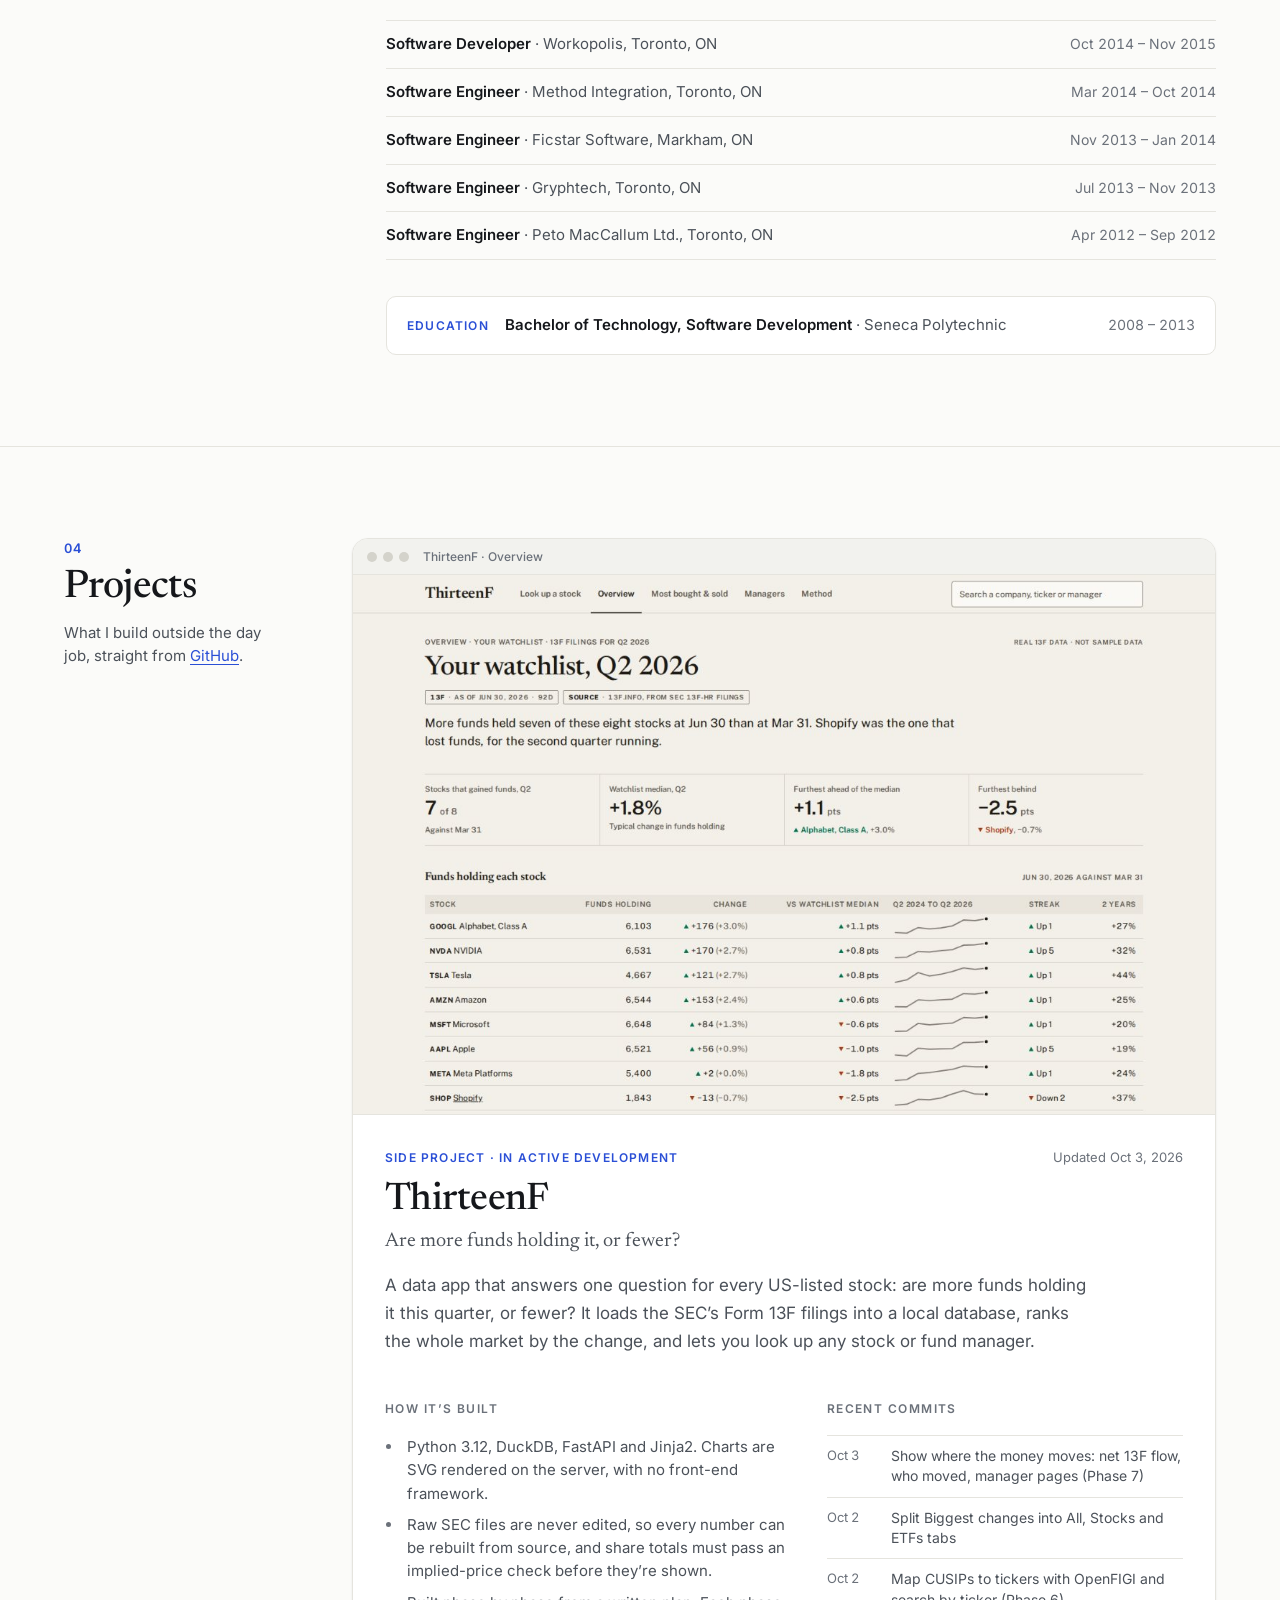
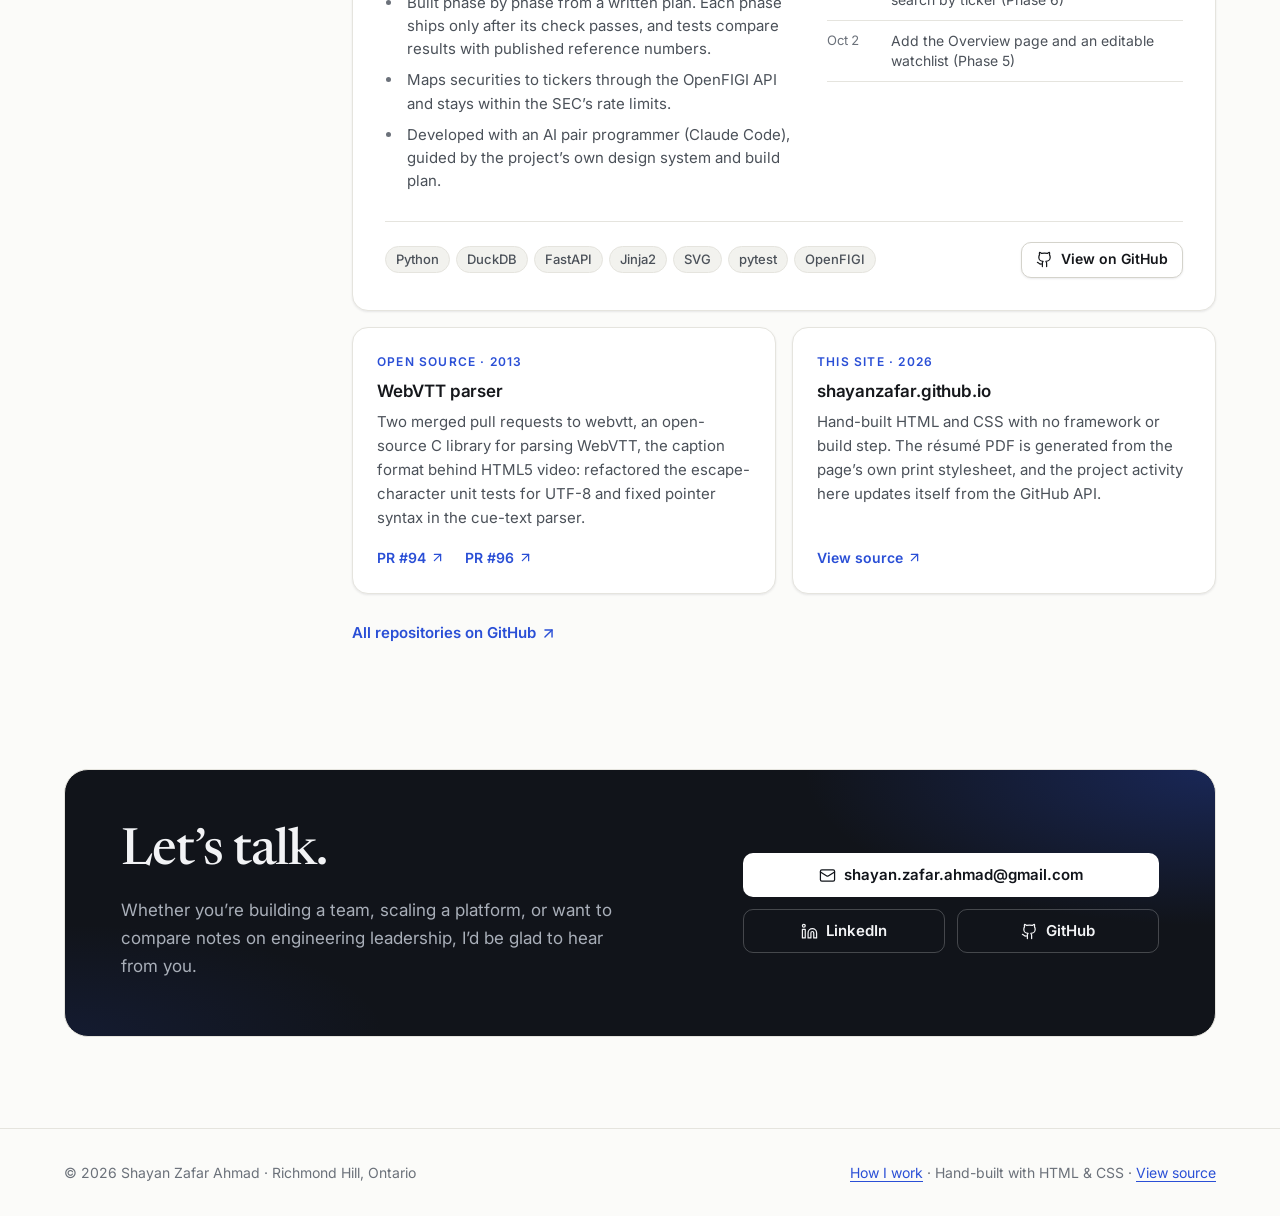
==== commit a348e283: "Add "How I work" page on engineering and management style - New /how-i-work/ article: six engineerin" ====
--- a/index.html
+++ b/index.html
@@ -31,10 +31,10 @@
   <link rel="preconnect" href="https://fonts.googleapis.com">
   <link rel="preconnect" href="https://fonts.gstatic.com" crossorigin>
   <link rel="stylesheet" href="https://fonts.googleapis.com/css2?family=Inter:wght@400..700&family=Newsreader:opsz,wght@6..72,400..600&display=swap">
-  <link rel="stylesheet" href="assets/css/styles.css?v=2026-10-03b">
+  <link rel="stylesheet" href="assets/css/styles.css?v=2026-10-03c">
 
   <script>document.documentElement.classList.add('js')</script>
-  <script src="assets/js/main.js?v=2026-10-03b" defer></script>
+  <script src="assets/js/main.js?v=2026-10-03c" defer></script>
 
   <script type="application/ld+json">
   {
@@ -296,6 +296,13 @@
               <p class="principle__proof"><span class="principle__label">In practice</span> Hands-on in C#, <span class="nowrap">T-SQL</span> and TypeScript at work, and building ThirteenF in Python on the side.</p>
             </li>
           </ol>
+          <a class="cta-card" href="how-i-work/">
+            <span>
+              <span class="cta-card__title">The long version: how I work</span>
+              <span class="cta-card__text">My engineering and management style, with an example behind every point.</span>
+            </span>
+            <span class="btn btn--secondary btn--sm">Read it</span>
+          </a>
         </div>
       </div>
     </section>
@@ -696,7 +703,7 @@
   <footer class="site-footer">
     <div class="container site-footer__inner">
       <p>© <span data-current-year>2026</span> Shayan Zafar Ahmad · Richmond Hill, Ontario</p>
-      <p>Hand-built with HTML &amp; CSS · <a href="https://github.com/ShayanZafar/ShayanZafar.Github.io" target="_blank" rel="noopener">View source</a></p>
+      <p><a href="how-i-work/">How I work</a> · Hand-built with HTML &amp; CSS · <a href="https://github.com/ShayanZafar/ShayanZafar.Github.io" target="_blank" rel="noopener">View source</a></p>
     </div>
   </footer>
 </body>
--- a/assets/css/styles.css
+++ b/assets/css/styles.css
@@ -1671,6 +1671,254 @@
   flex-wrap: wrap;
   justify-content: space-between;
   gap: 0.5rem 2rem;
+}
+
+/* 8b. "How I work" article page ------------------------------------------ */
+
+.article__container {
+  max-width: calc(46rem + 2 * var(--gutter));
+  padding-block: clamp(2.5rem, 1.5rem + 4vw, 4.5rem) clamp(3.5rem, 2.5rem + 4vw, 6rem);
+}
+
+.article__back {
+  display: flex;
+  width: max-content;
+  align-items: center;
+  gap: 0.375rem;
+  margin-bottom: 1.75rem;
+  color: var(--text-faint);
+  font-size: 0.875rem;
+  font-weight: 500;
+  text-decoration: none;
+}
+
+.article__back:hover {
+  color: var(--text);
+}
+
+.article__back .icon {
+  width: 1rem;
+  height: 1rem;
+}
+
+.article__header {
+  display: block;
+}
+
+.article__title {
+  margin-top: 1.125rem;
+  font-family: var(--font-serif);
+  font-size: clamp(2.75rem, 1.75rem + 4vw, 4.25rem);
+  font-weight: 500;
+  line-height: 1.02;
+  letter-spacing: -0.025em;
+}
+
+.article__lead {
+  margin-top: 1.25rem;
+  color: var(--text-muted);
+  font-size: clamp(1.125rem, 1rem + 0.5vw, 1.3125rem);
+  line-height: 1.6;
+}
+
+.article__byline {
+  margin-top: 1rem;
+  color: var(--text-faint);
+  font-size: 0.875rem;
+}
+
+.article__thread {
+  margin-top: 2rem;
+  padding: 1.25rem 1.375rem;
+  border: 1px solid var(--border);
+  border-left: 3px solid var(--accent);
+  border-radius: var(--radius);
+  background: var(--bg-elevated);
+}
+
+.article__thread p:last-child {
+  margin-top: 0.5rem;
+  color: var(--text);
+  font-family: var(--font-serif);
+  font-size: 1.1875rem;
+  line-height: 1.45;
+}
+
+.article__toc ol {
+  display: flex;
+  flex-wrap: wrap;
+  gap: 0.5rem;
+  margin: 1.75rem 0 0;
+  padding: 0;
+  list-style: none;
+  counter-reset: toc;
+}
+
+.article__toc li {
+  counter-increment: toc;
+}
+
+.article__toc a {
+  display: inline-flex;
+  align-items: baseline;
+  gap: 0.5rem;
+  padding: 0.4375rem 0.875rem;
+  border: 1px solid var(--border-strong);
+  border-radius: 999px;
+  background: var(--bg-elevated);
+  color: var(--text);
+  font-size: 0.9375rem;
+  font-weight: 500;
+  text-decoration: none;
+}
+
+.article__toc a::before {
+  content: counter(toc);
+  color: var(--accent);
+  font-size: 0.8125rem;
+  font-weight: 700;
+}
+
+.article__toc a:hover {
+  border-color: var(--text-faint);
+}
+
+.article__part {
+  margin-top: clamp(3rem, 2rem + 3vw, 4.5rem);
+  padding-top: clamp(2.5rem, 2rem + 2vw, 3.5rem);
+  border-top: 1px solid var(--border);
+  scroll-margin-top: calc(var(--header-h) + 1rem);
+}
+
+.article__h2 {
+  margin-top: 0.375rem;
+  font-family: var(--font-serif);
+  font-size: clamp(2rem, 1.5rem + 1.6vw, 2.75rem);
+  font-weight: 500;
+  line-height: 1.1;
+  letter-spacing: -0.015em;
+}
+
+.article__intro {
+  margin-top: 1rem;
+  color: var(--text-muted);
+  font-size: 1.125rem;
+  line-height: 1.65;
+}
+
+.trait {
+  margin-top: 2.25rem;
+}
+
+.trait__title {
+  font-size: 1.1875rem;
+  font-weight: 600;
+  line-height: 1.35;
+  letter-spacing: -0.01em;
+}
+
+.trait > p:not(.trait__proof) {
+  margin-top: 0.5rem;
+  color: var(--text-muted);
+}
+
+.trait__proof {
+  margin-top: 0.875rem;
+  padding: 0.875rem 1.125rem;
+  border-radius: var(--radius);
+  background: var(--bg-subtle);
+  color: var(--text-muted);
+  font-size: 0.9375rem;
+  line-height: 1.6;
+}
+
+.article__evidence {
+  margin-top: clamp(3rem, 2rem + 3vw, 4.5rem);
+  padding: clamp(1.5rem, 1rem + 2vw, 2.25rem);
+  border: 1px solid var(--border);
+  border-radius: var(--radius-lg);
+  background: var(--bg-elevated);
+  box-shadow: var(--shadow-sm);
+}
+
+.article__evidence ul {
+  display: grid;
+  gap: 0.625rem;
+  margin: 1rem 0 1.5rem;
+  padding: 0;
+  list-style: none;
+  color: var(--text-faint);
+  font-size: 0.9375rem;
+}
+
+.article__evidence a:not(.btn) {
+  display: inline-flex;
+  align-items: center;
+  gap: 0.25rem;
+  margin-right: 0.5rem;
+  font-weight: 600;
+  text-decoration: none;
+}
+
+.article__evidence a:not(.btn):hover {
+  text-decoration: underline;
+}
+
+.article__evidence .icon {
+  width: 0.9375rem;
+  height: 0.9375rem;
+}
+
+/* Homepage link to the article */
+
+.cta-card {
+  display: flex;
+  flex-wrap: wrap;
+  align-items: center;
+  justify-content: space-between;
+  gap: 1rem 1.5rem;
+  margin-top: 1rem;
+  padding: 1.25rem 1.5rem;
+  border: 1px solid var(--border);
+  border-left: 3px solid var(--accent);
+  border-radius: var(--radius-lg);
+  background: var(--bg-elevated);
+  box-shadow: var(--shadow-sm);
+  color: var(--text);
+  text-decoration: none;
+  transition: border-color 0.2s ease, box-shadow 0.2s ease;
+}
+
+.cta-card:hover {
+  border-color: var(--border-strong);
+  border-left-color: var(--accent);
+  box-shadow: var(--shadow-md);
+  color: var(--text);
+}
+
+.cta-card > span:first-child {
+  flex: 1 1 18rem;
+}
+
+.cta-card__title {
+  display: block;
+  font-size: 1.0625rem;
+  font-weight: 600;
+}
+
+.cta-card__text {
+  display: block;
+  margin-top: 0.25rem;
+  color: var(--text-muted);
+  font-size: 0.9375rem;
+}
+
+.cta-card .btn {
+  flex: none;
+}
+
+.cta-card:hover .btn {
+  border-color: var(--text-faint);
 }
 
 /* 9. Print — produces a clean, two-page résumé ---------------------------- */
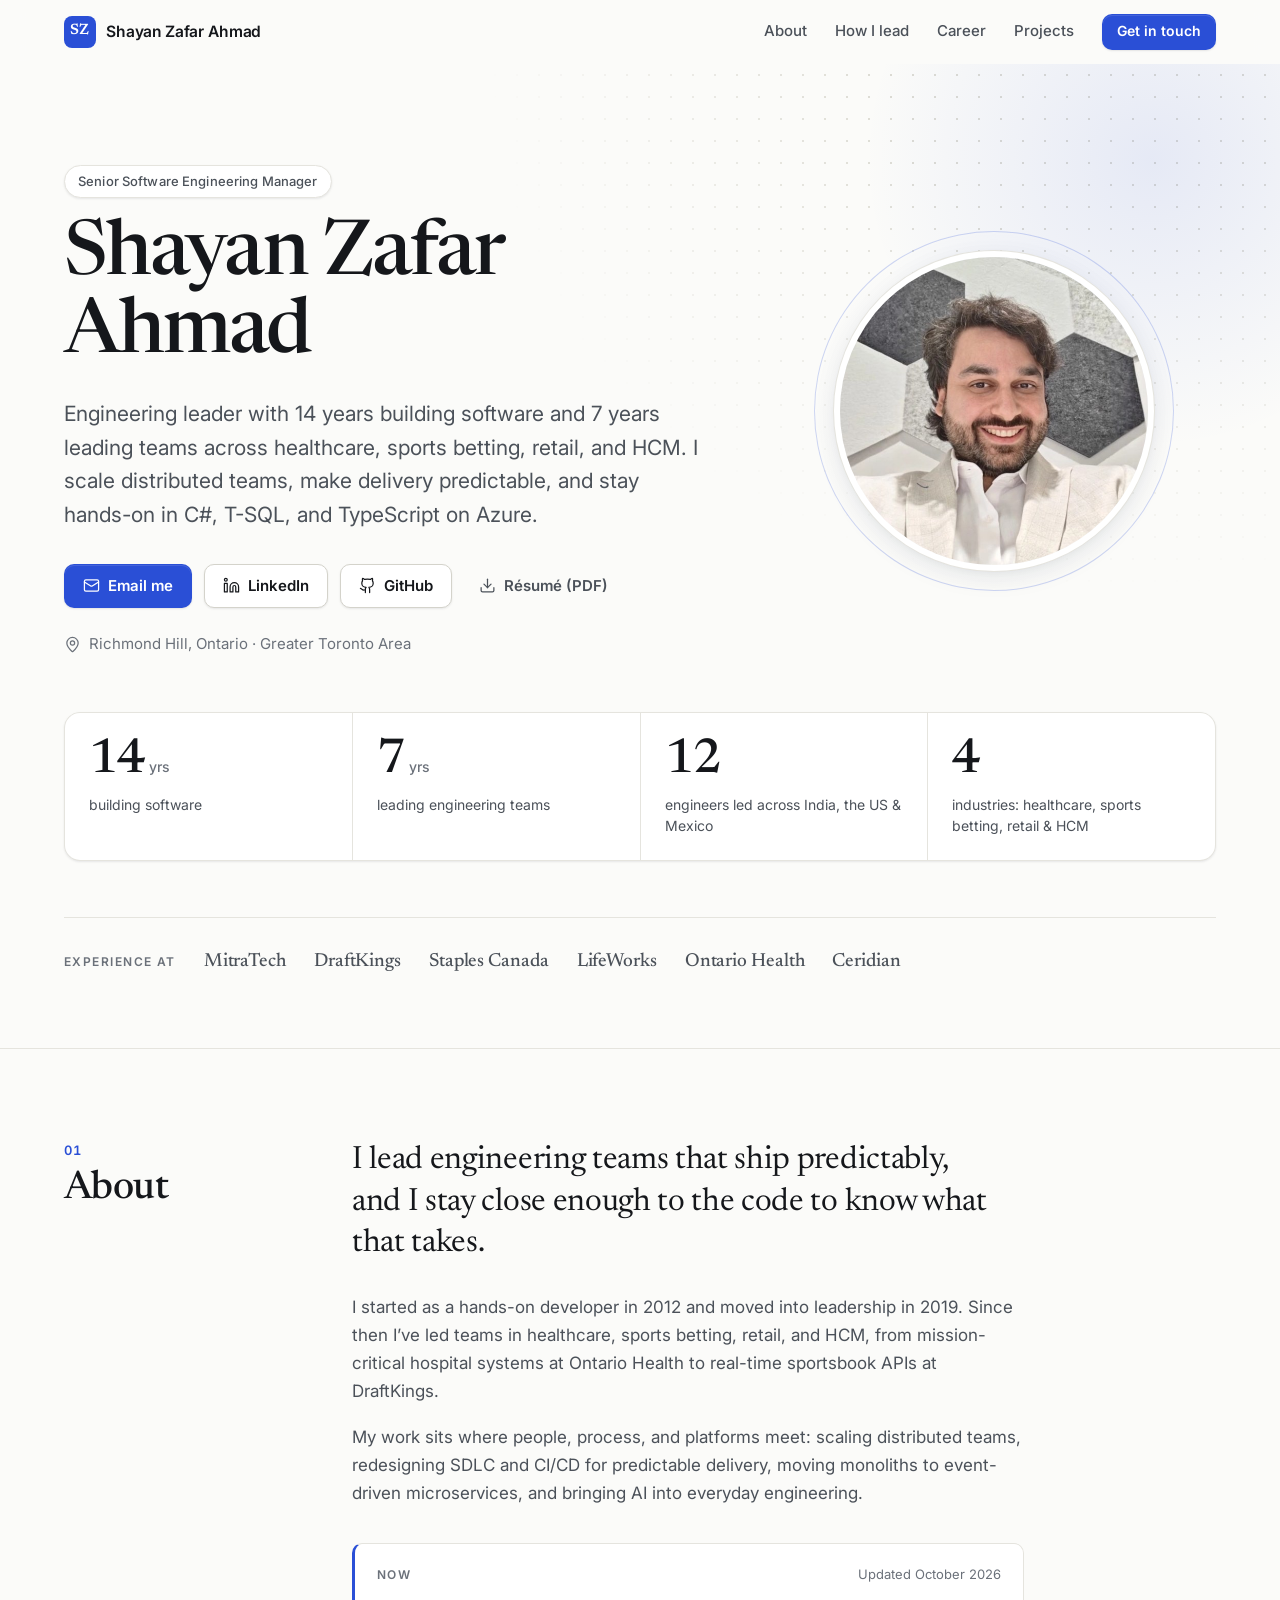
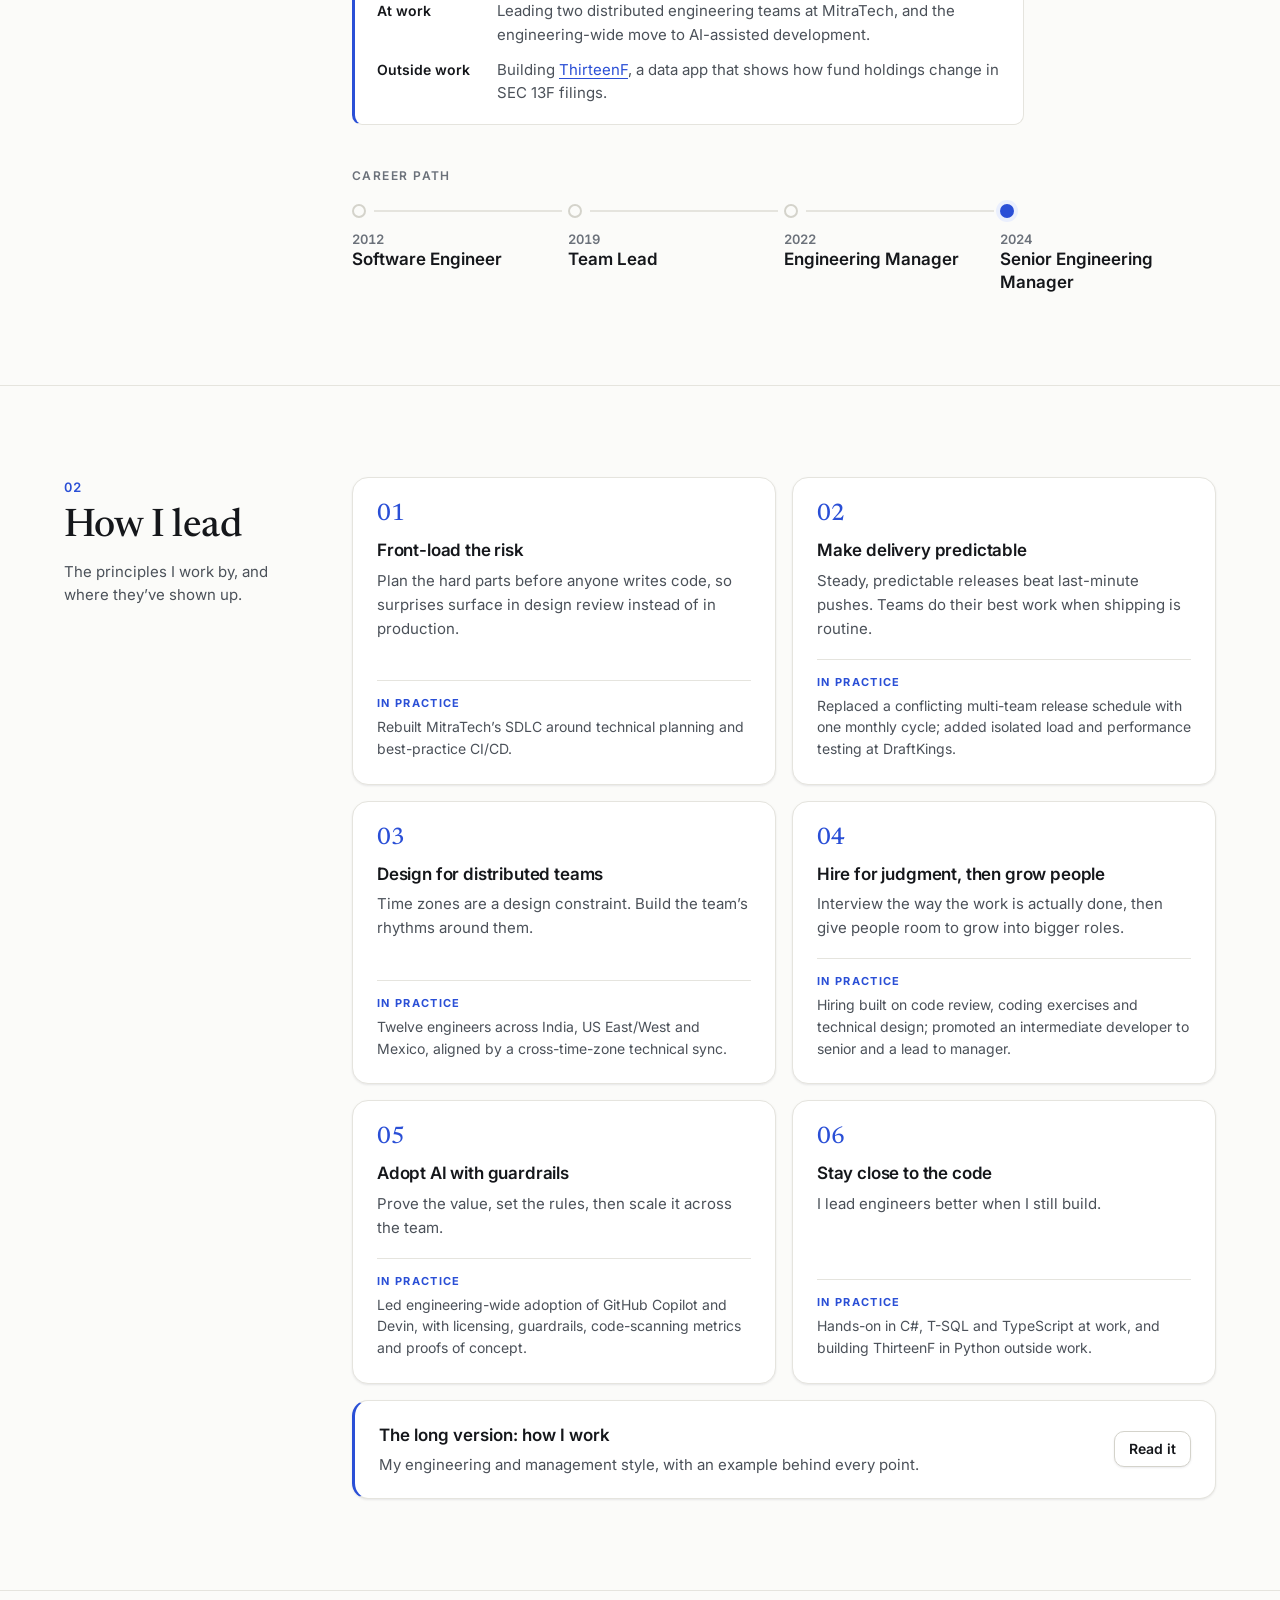
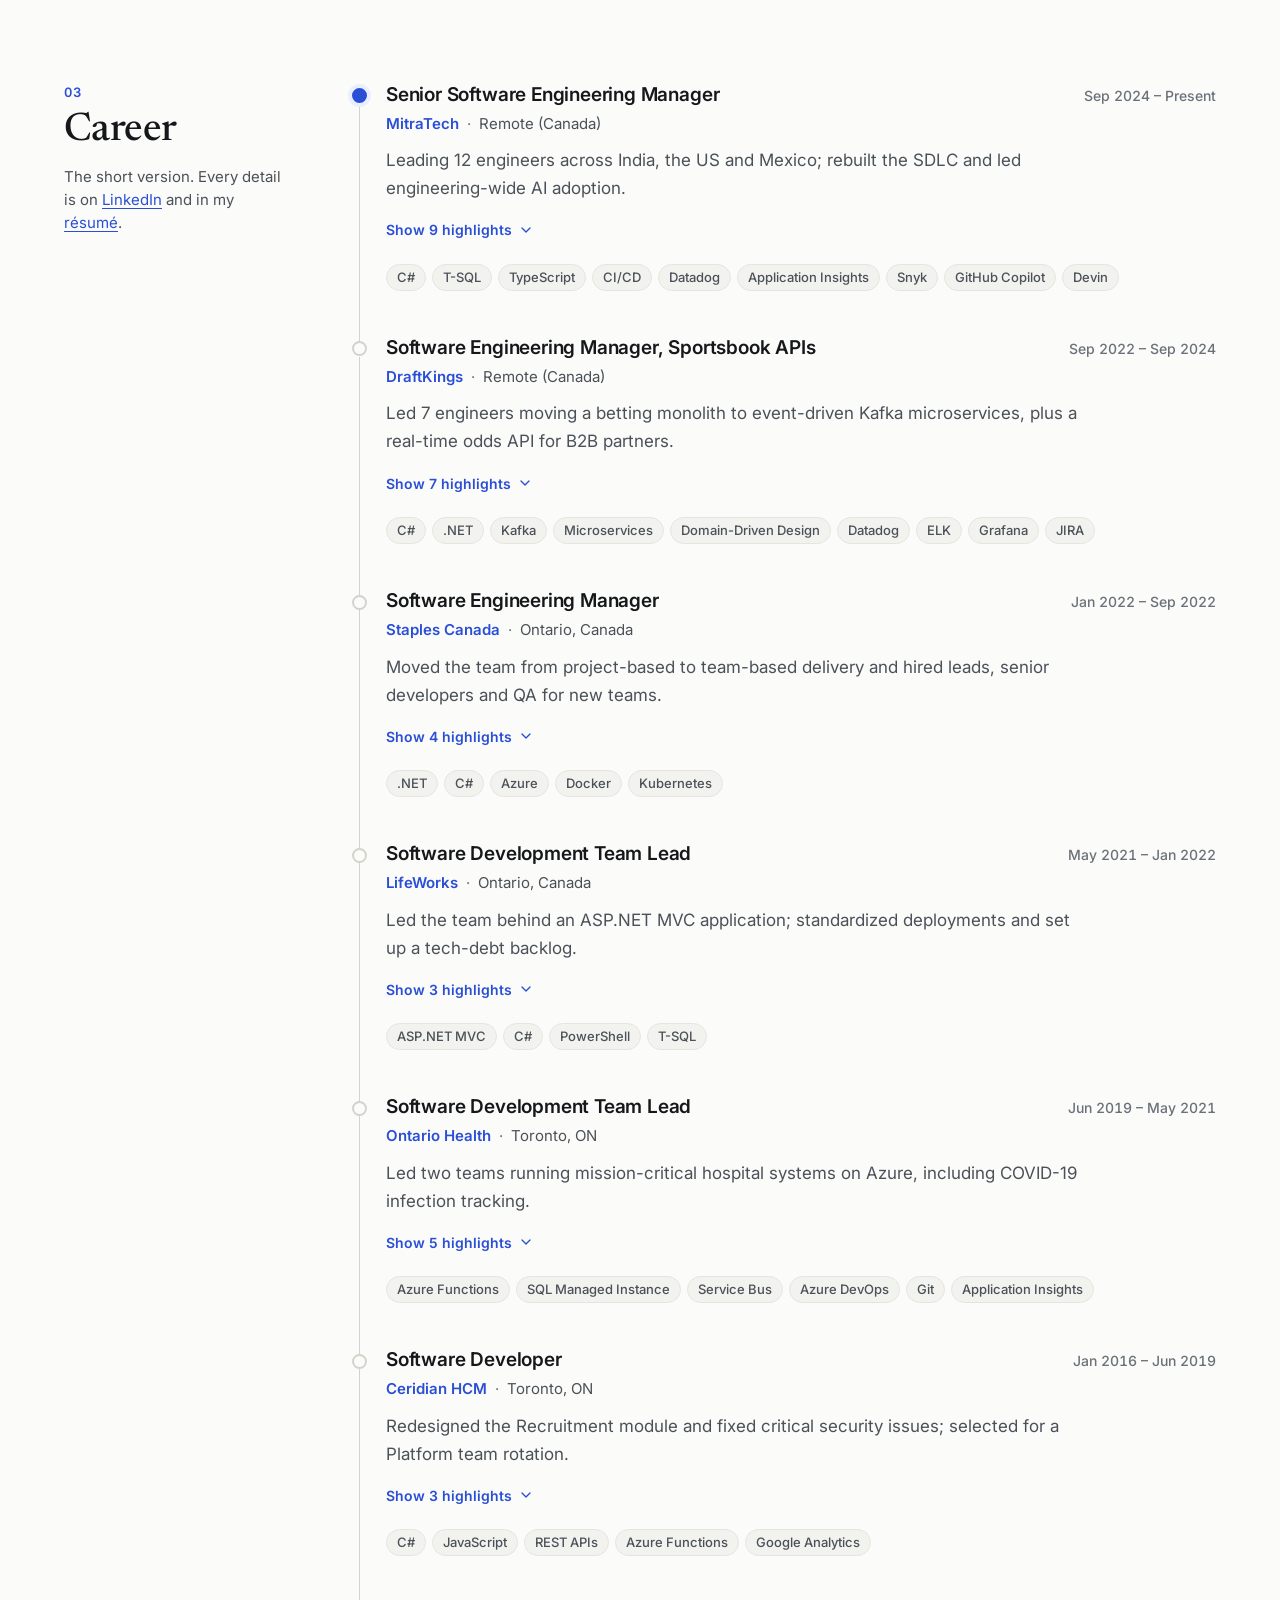
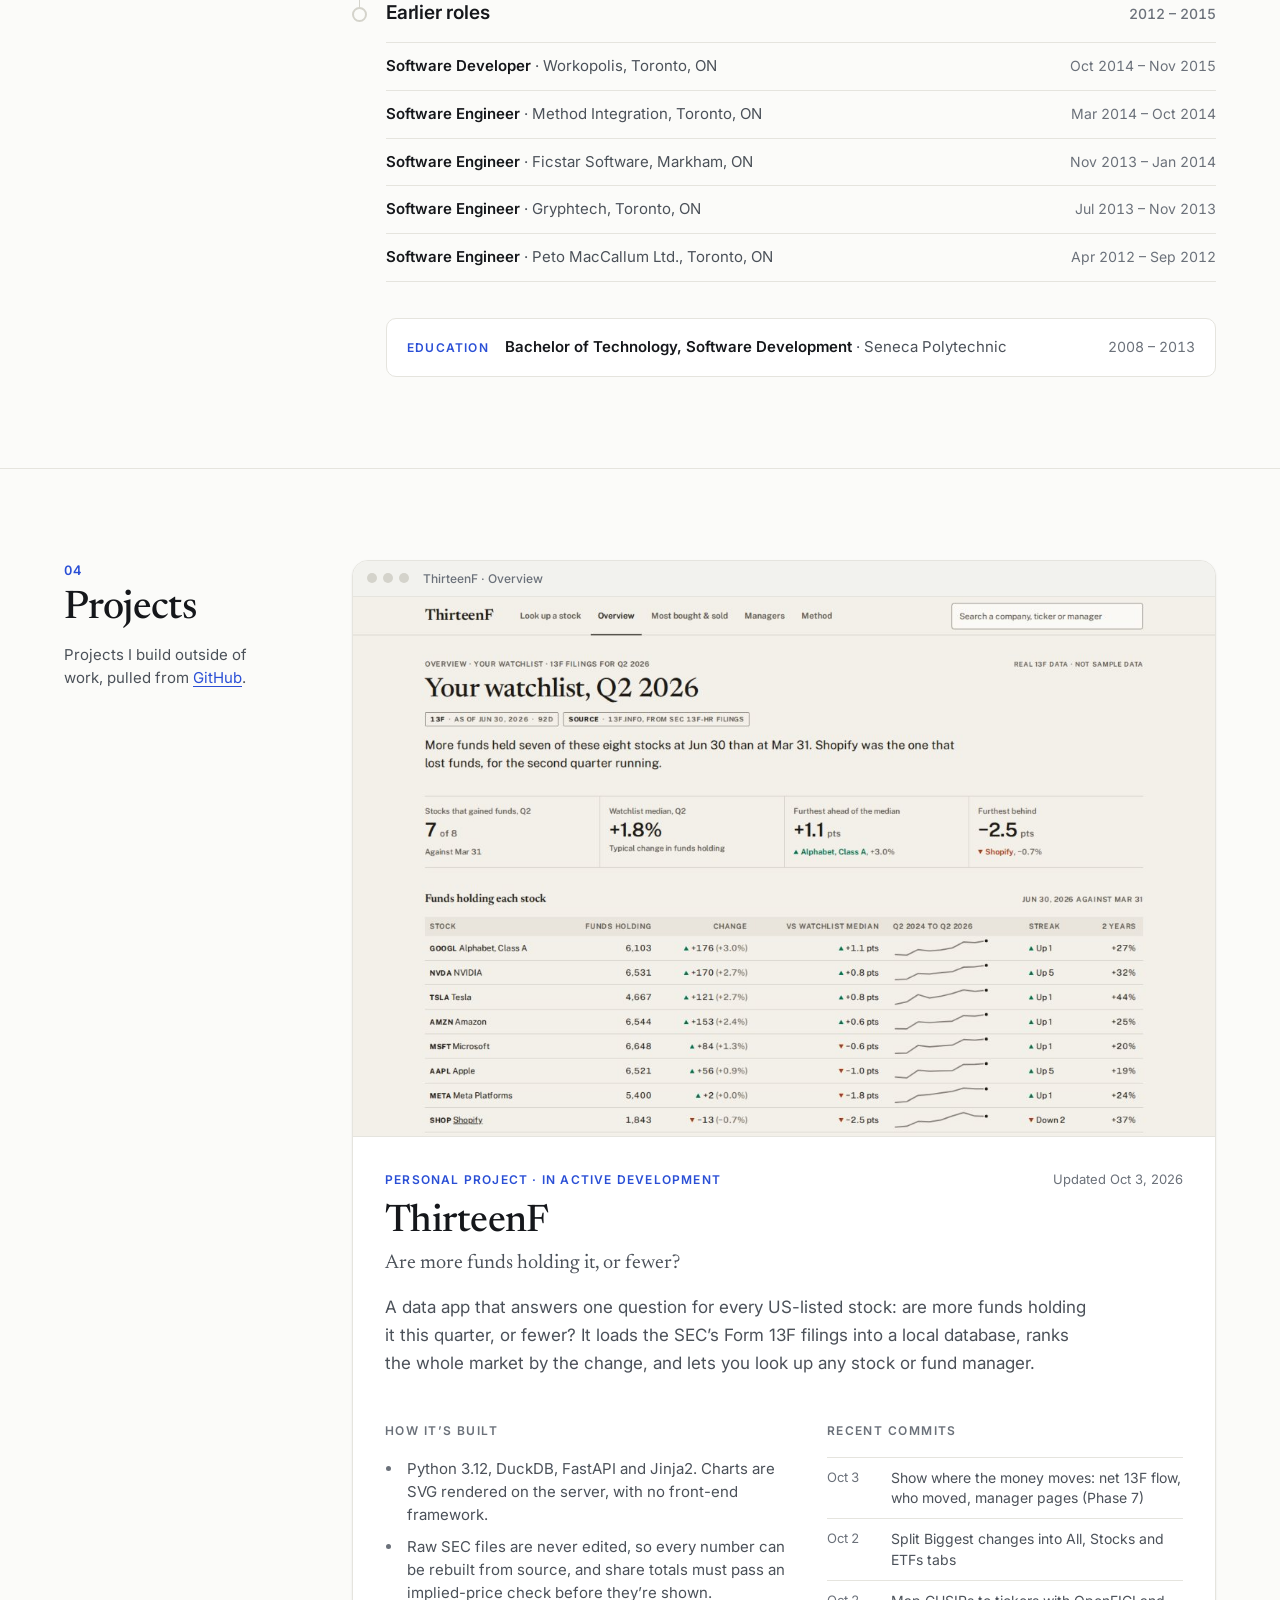
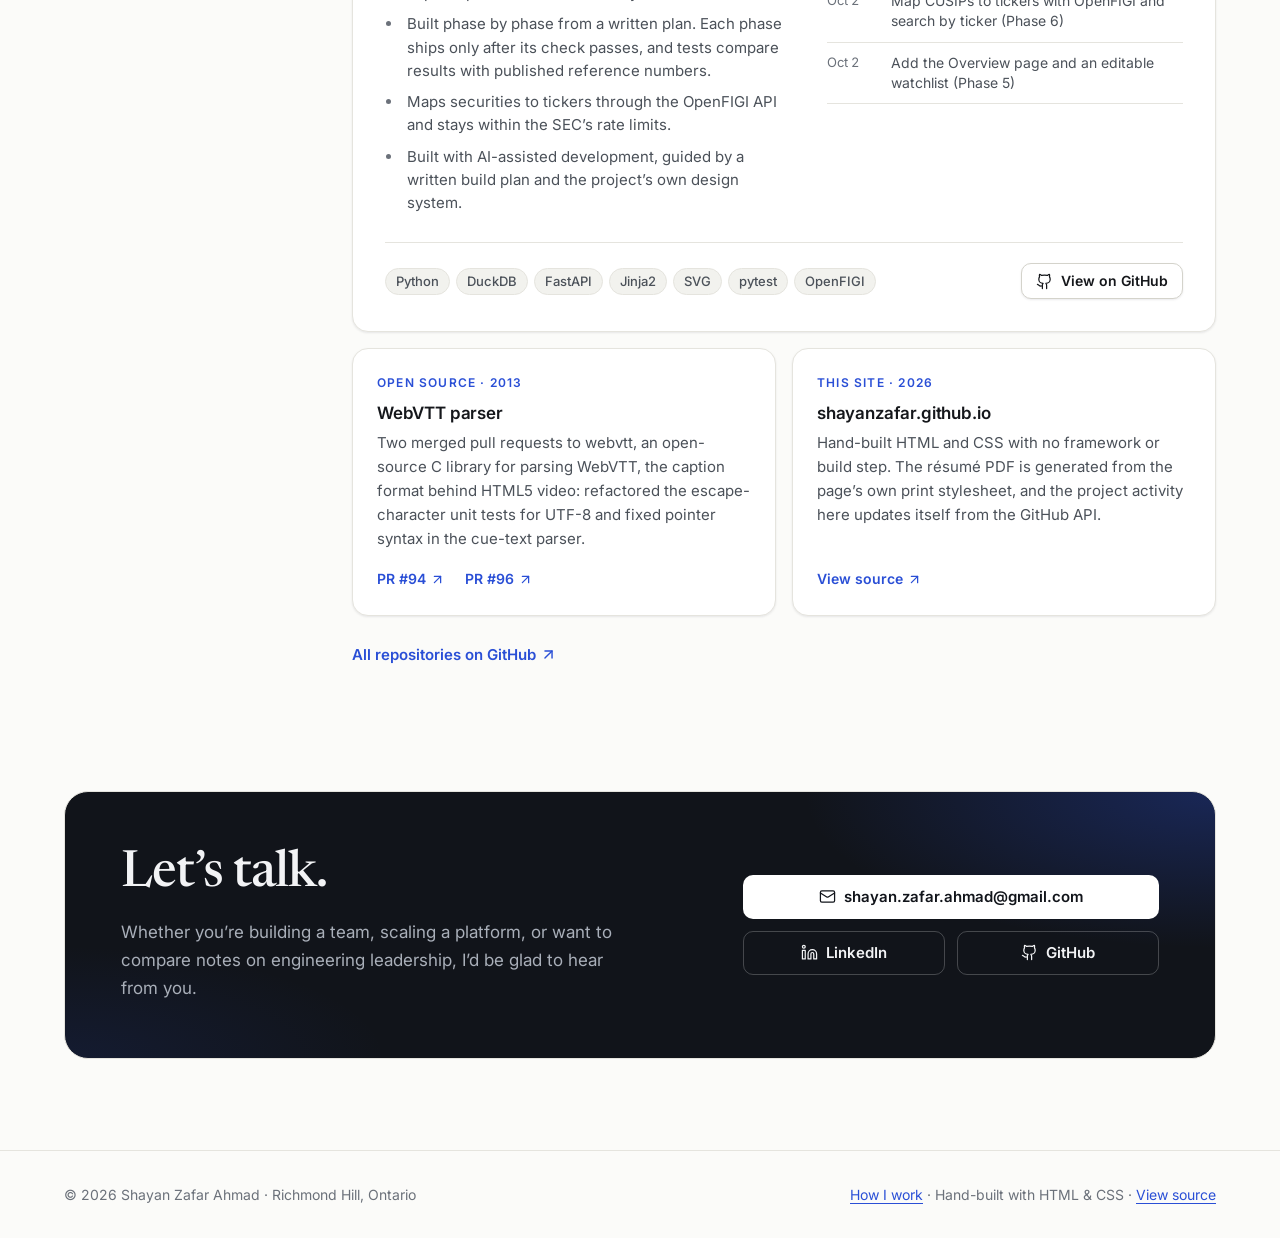
==== commit 790bd198: "Tighten profile copy to a consistently professional tone - Replace casual or counterintuitive phrasi" ====
--- a/index.html
+++ b/index.html
@@ -31,10 +31,10 @@
   <link rel="preconnect" href="https://fonts.googleapis.com">
   <link rel="preconnect" href="https://fonts.gstatic.com" crossorigin>
   <link rel="stylesheet" href="https://fonts.googleapis.com/css2?family=Inter:wght@400..700&family=Newsreader:opsz,wght@6..72,400..600&display=swap">
-  <link rel="stylesheet" href="assets/css/styles.css?v=2026-10-03c">
+  <link rel="stylesheet" href="assets/css/styles.css?v=2026-10-04">
 
   <script>document.documentElement.classList.add('js')</script>
-  <script src="assets/js/main.js?v=2026-10-03c" defer></script>
+  <script src="assets/js/main.js?v=2026-10-04" defer></script>
 
   <script type="application/ld+json">
   {
@@ -218,7 +218,7 @@
                 <dd>Leading two distributed engineering teams at MitraTech, and the engineering-wide move to AI-assisted development.</dd>
               </div>
               <div class="now__item">
-                <dt>On the side</dt>
+                <dt>Outside work</dt>
                 <dd>Building <a href="#projects">ThirteenF</a>, a data app that shows how fund holdings change in SEC 13F filings.</dd>
               </div>
             </dl>
@@ -268,7 +268,7 @@
             <li class="principle">
               <span class="principle__num" aria-hidden="true">02</span>
               <h3 class="principle__title">Make delivery predictable</h3>
-              <p class="principle__text">A steady cadence beats heroics. Teams do their best work when releases are boring.</p>
+              <p class="principle__text">Steady, predictable releases beat last-minute pushes. Teams do their best work when shipping is routine.</p>
               <p class="principle__proof"><span class="principle__label">In practice</span> Replaced a conflicting multi-team release schedule with one monthly cycle; added isolated load and performance testing at DraftKings.</p>
             </li>
             <li class="principle">
@@ -293,7 +293,7 @@
               <span class="principle__num" aria-hidden="true">06</span>
               <h3 class="principle__title">Stay close to the code</h3>
               <p class="principle__text">I lead engineers better when I still build.</p>
-              <p class="principle__proof"><span class="principle__label">In practice</span> Hands-on in C#, <span class="nowrap">T-SQL</span> and TypeScript at work, and building ThirteenF in Python on the side.</p>
+              <p class="principle__proof"><span class="principle__label">In practice</span> Hands-on in C#, <span class="nowrap">T-SQL</span> and TypeScript at work, and building ThirteenF in Python outside work.</p>
             </li>
           </ol>
           <a class="cta-card" href="how-i-work/">
@@ -490,7 +490,7 @@
         <header class="section__head">
           <span class="section__num">04</span>
           <h2 class="section__title" id="projects-title">Projects</h2>
-          <p class="section__intro">What I build outside the day job, straight from <a href="https://github.com/ShayanZafar" target="_blank" rel="noopener">GitHub</a>.</p>
+          <p class="section__intro">Projects I build outside of work, pulled from <a href="https://github.com/ShayanZafar" target="_blank" rel="noopener">GitHub</a>.</p>
         </header>
         <div class="section__body">
           <article class="project" aria-labelledby="tf-title">
@@ -504,7 +504,7 @@
 
             <div class="project__body">
               <div class="project__meta">
-                <span class="project__kind" data-gh-kind="ShayanZafar/ThirteenF">Side project · In active development</span>
+                <span class="project__kind" data-gh-kind="ShayanZafar/ThirteenF">Personal project · In active development</span>
                 <span class="project__updated" data-gh-updated="ShayanZafar/ThirteenF">Updated <time datetime="2026-10-03">Oct 3, 2026</time></span>
               </div>
               <h3 class="project__title" id="tf-title">ThirteenF</h3>
@@ -523,7 +523,7 @@
                     <li>Raw SEC files are never edited, so every number can be rebuilt from source, and share totals must pass an implied-price check before they’re shown.</li>
                     <li>Built phase by phase from a written plan. Each phase ships only after its check passes, and tests compare results with published reference numbers.</li>
                     <li>Maps securities to tickers through the OpenFIGI API and stays within the SEC’s rate limits.</li>
-                    <li>Developed with an AI pair programmer (Claude Code), guided by the project’s own design system and build plan.</li>
+                    <li>Built with AI-assisted development, guided by a written build plan and the project’s own design system.</li>
                   </ul>
                 </div>
                 <div>
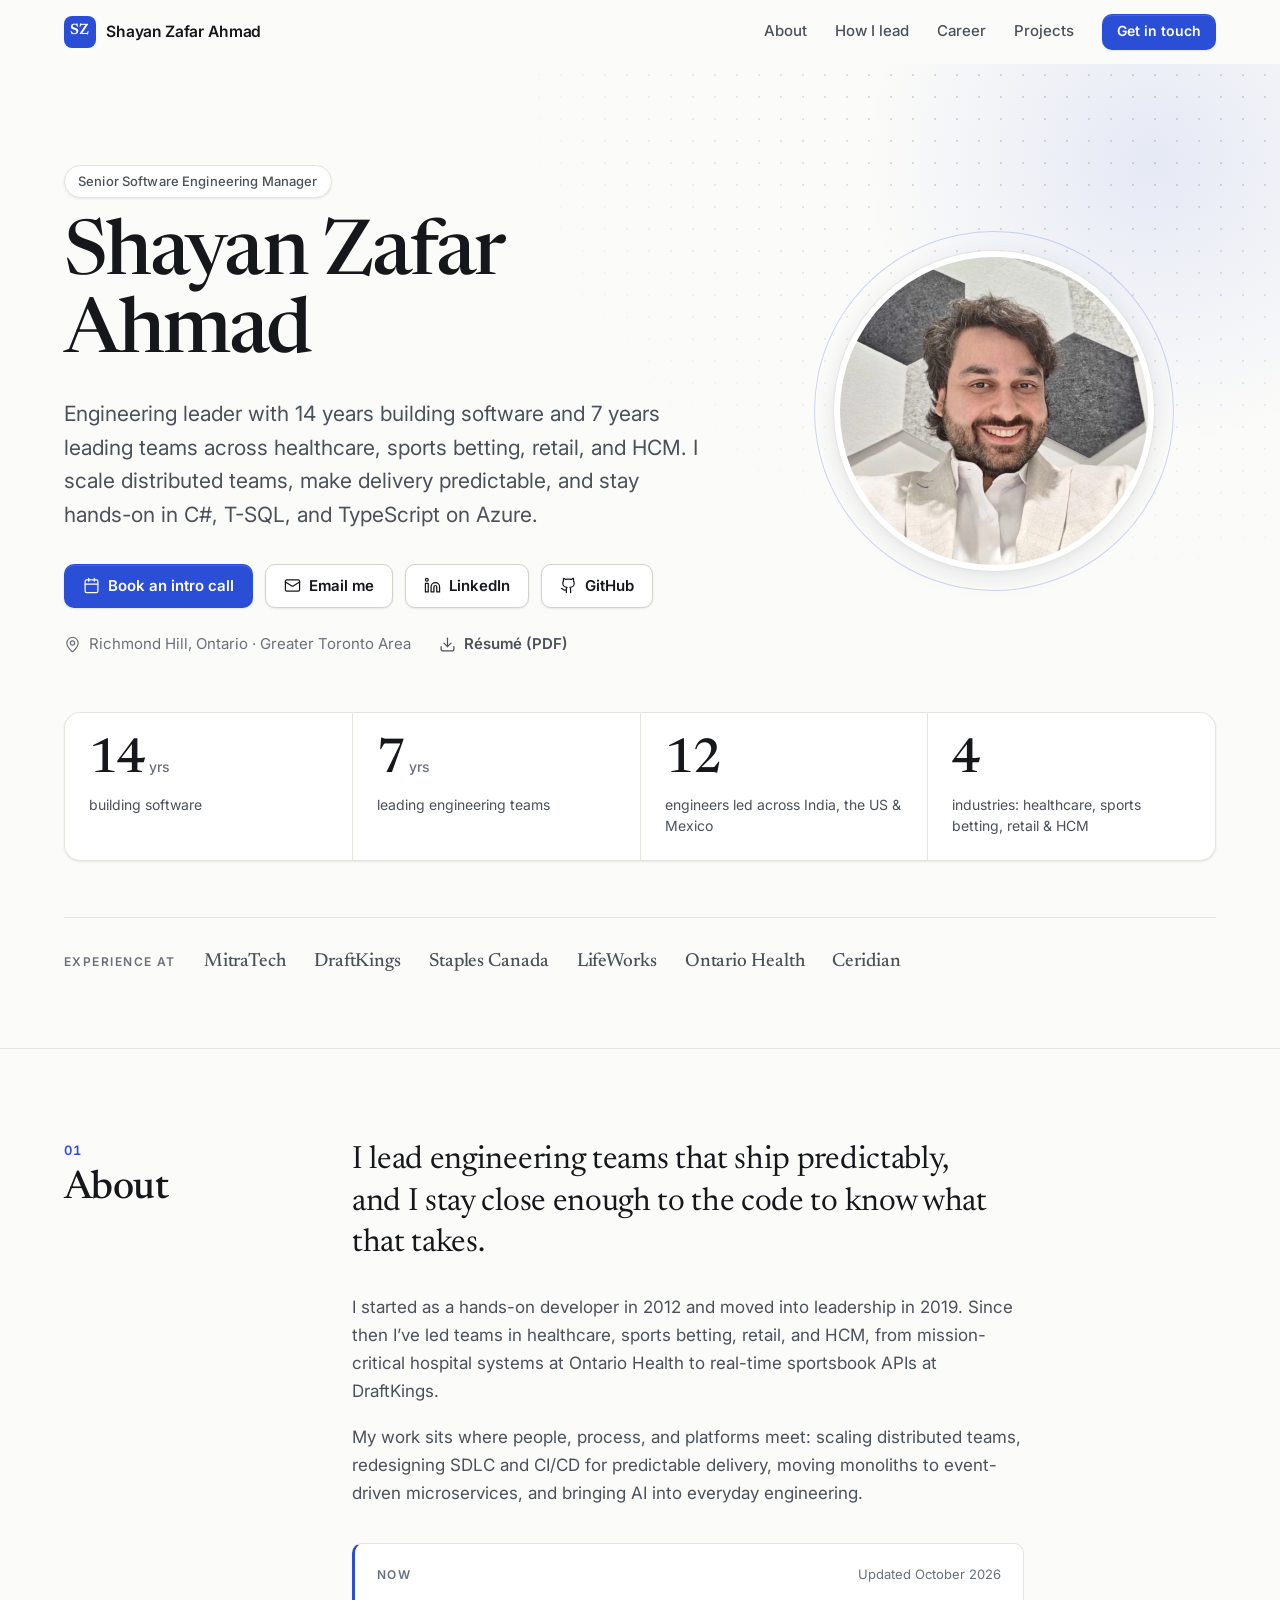
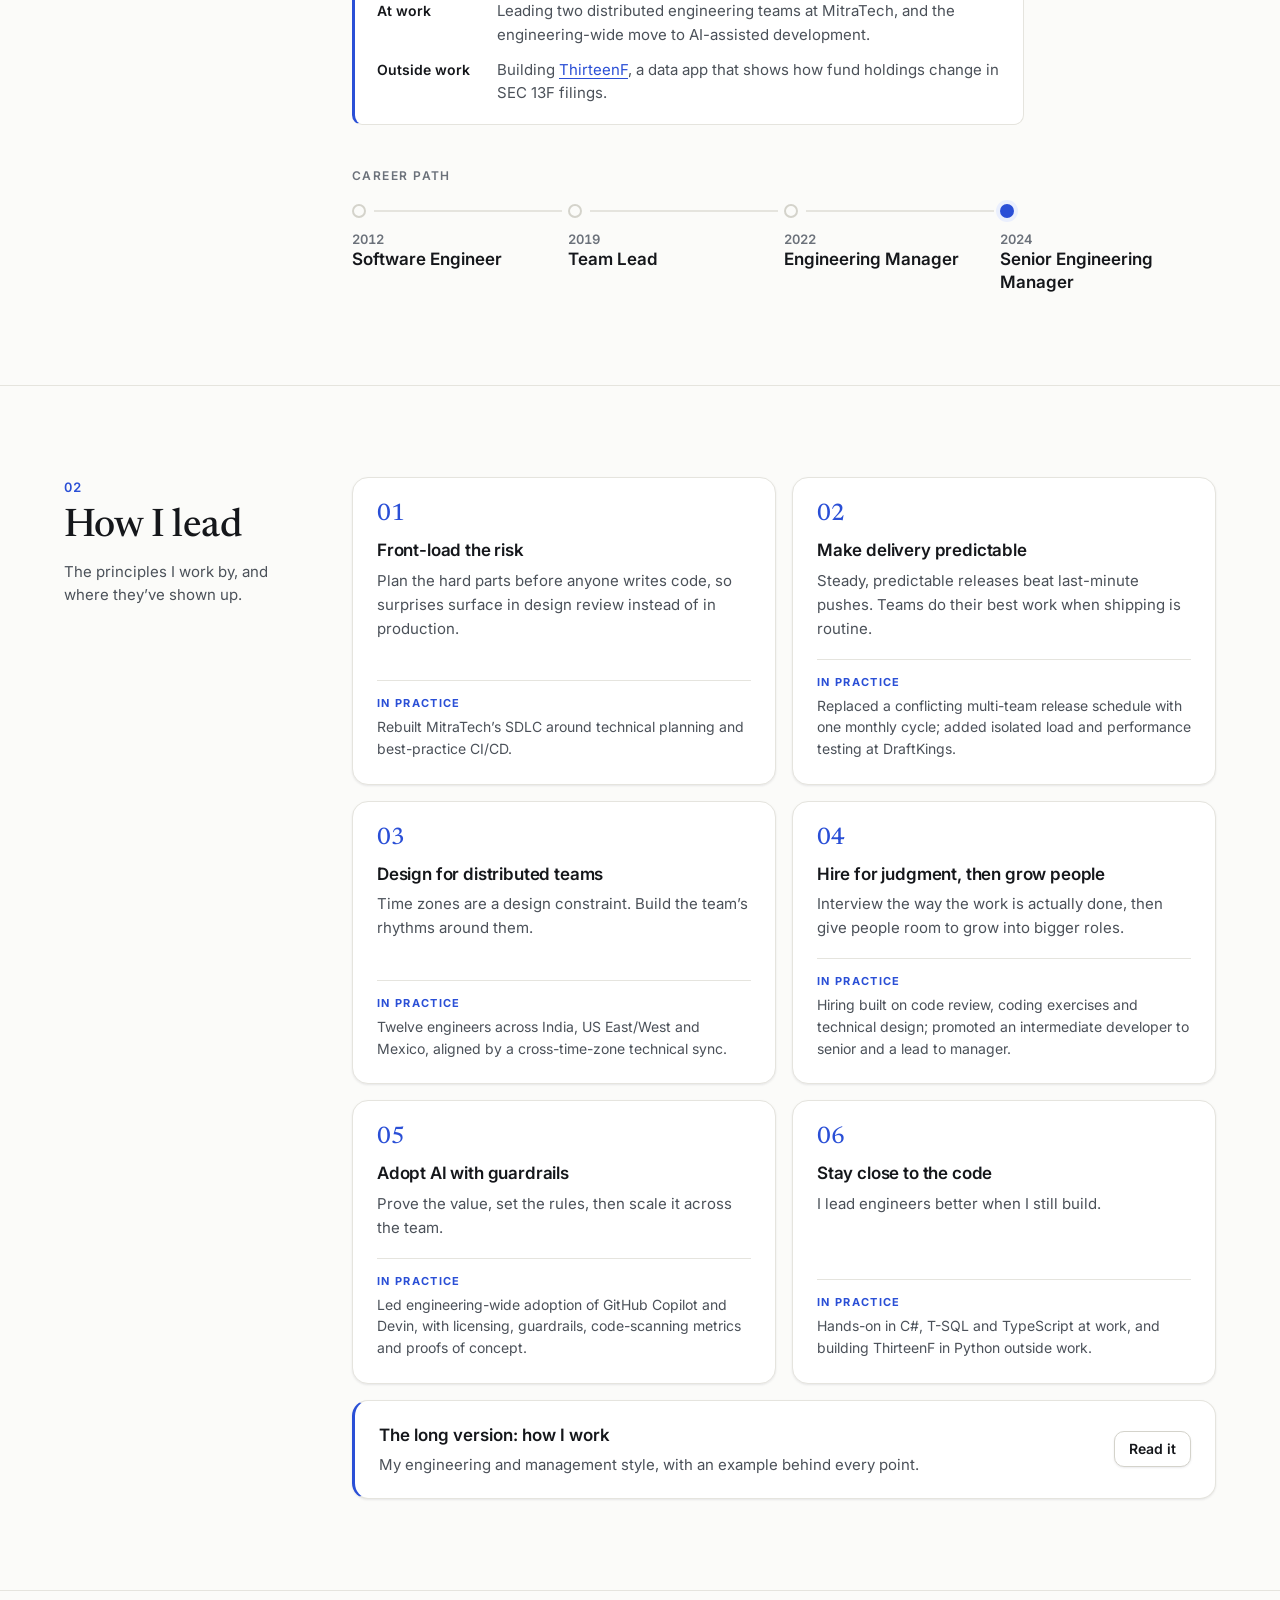
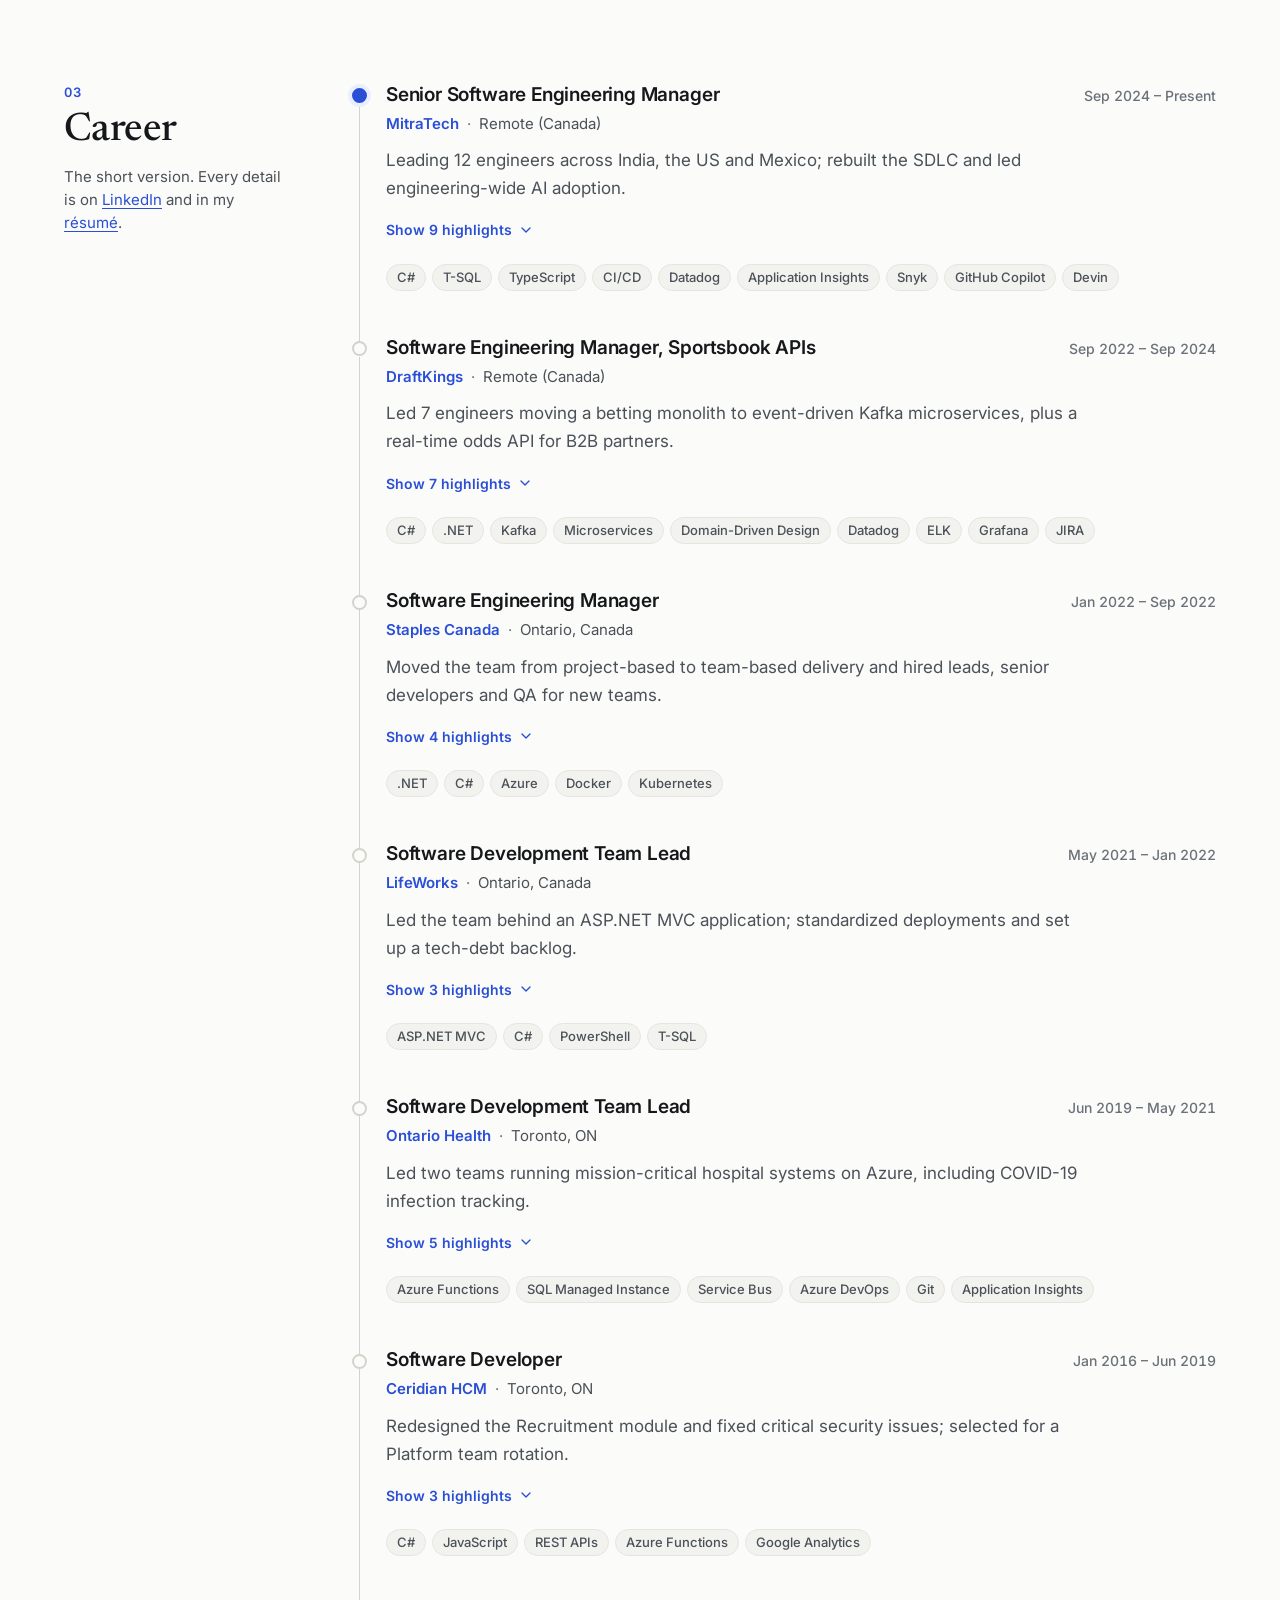
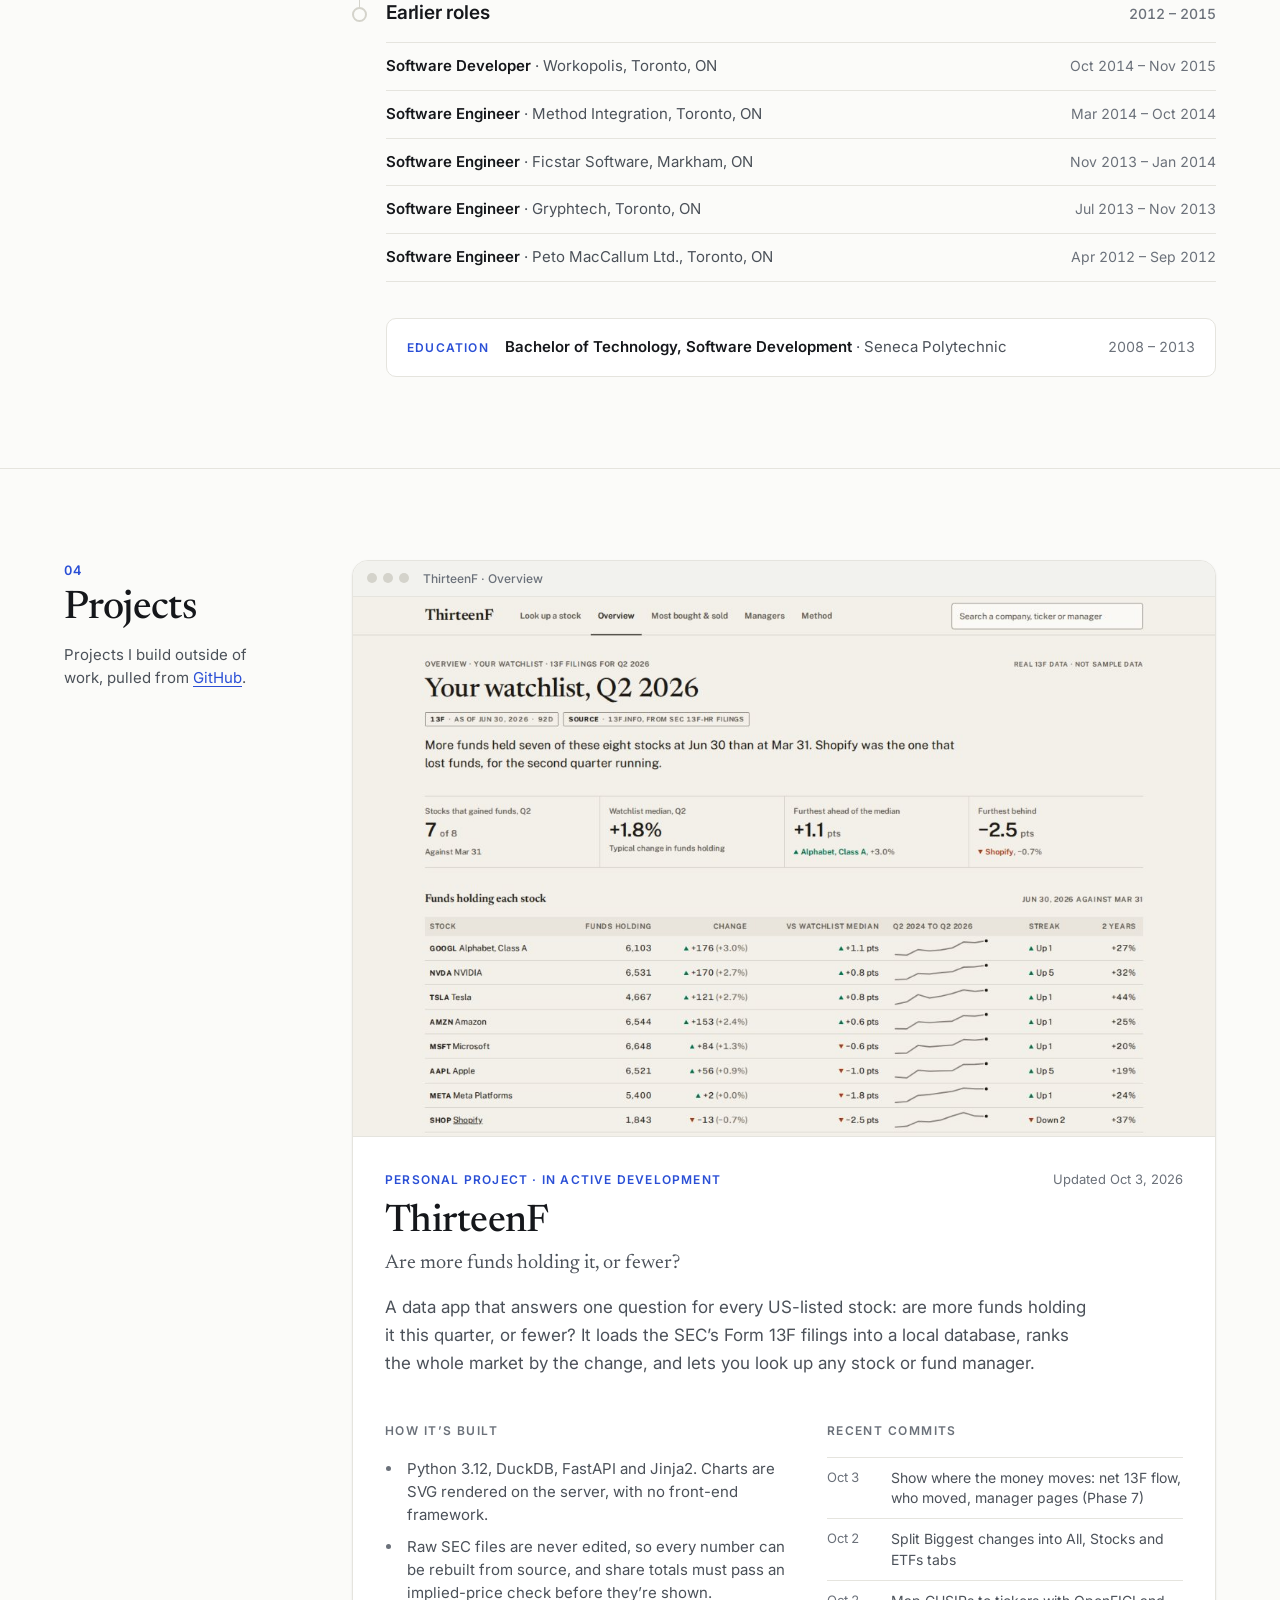
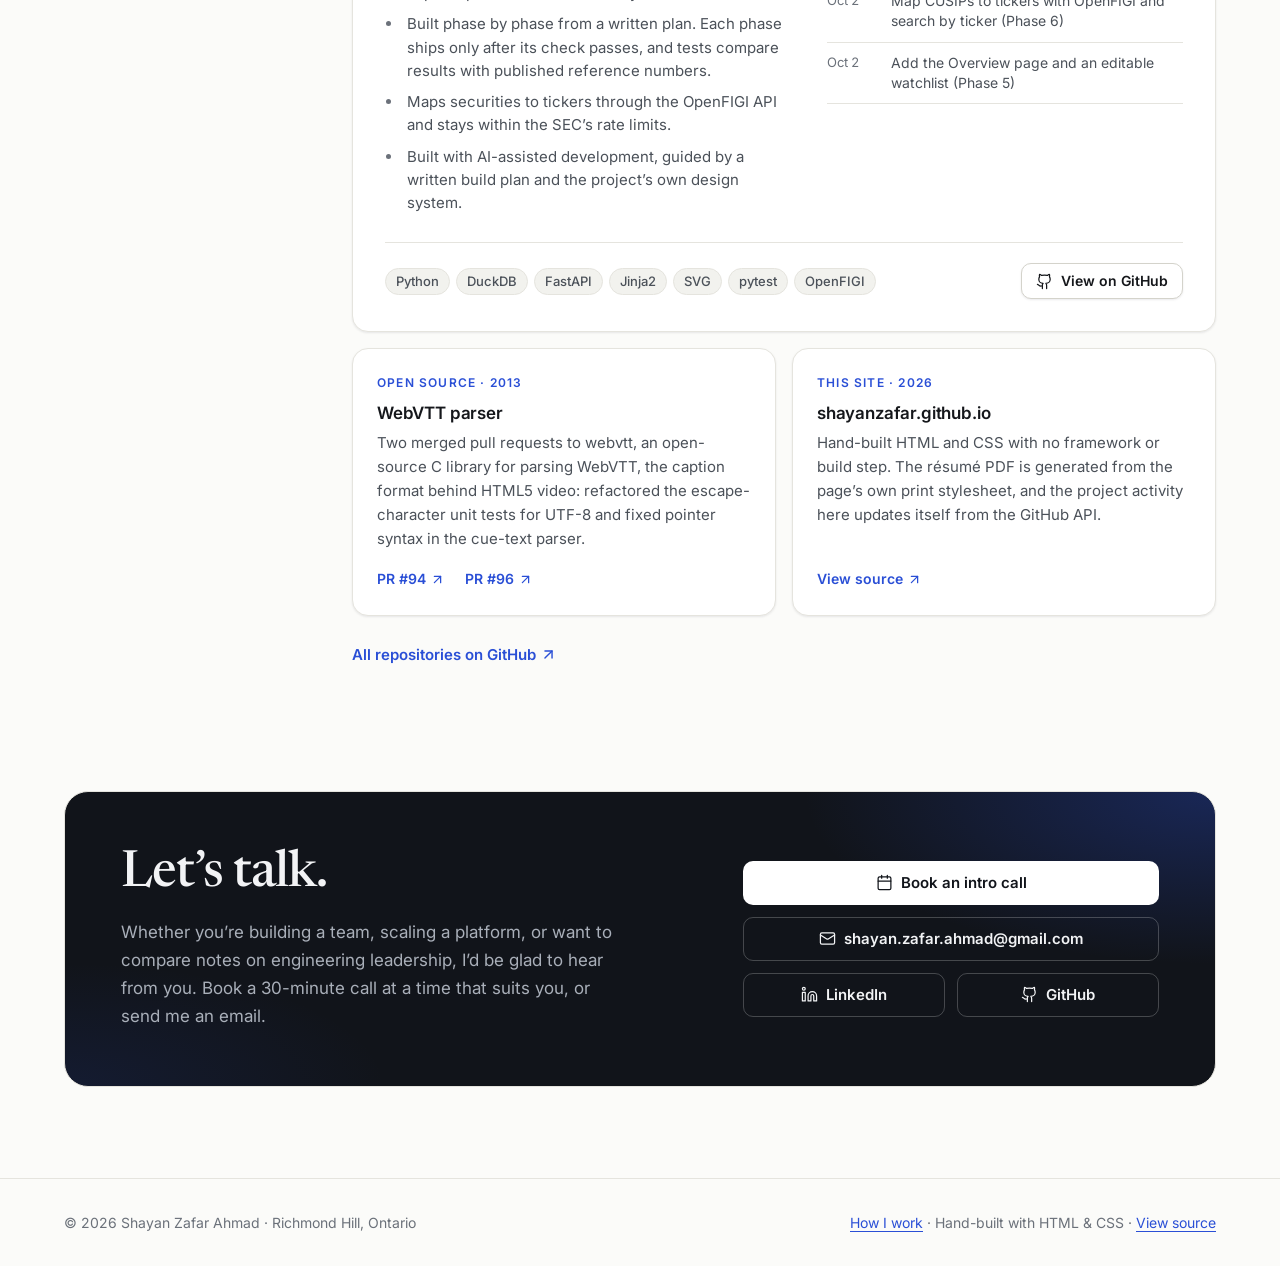
==== commit b4a5e50f: "Add "Book an intro call" (Calendly) to the hero, contact and How I work - Primary "Book an intro cal" ====
--- a/index.html
+++ b/index.html
@@ -31,10 +31,10 @@
   <link rel="preconnect" href="https://fonts.googleapis.com">
   <link rel="preconnect" href="https://fonts.gstatic.com" crossorigin>
   <link rel="stylesheet" href="https://fonts.googleapis.com/css2?family=Inter:wght@400..700&family=Newsreader:opsz,wght@6..72,400..600&display=swap">
-  <link rel="stylesheet" href="assets/css/styles.css?v=2026-10-04">
+  <link rel="stylesheet" href="assets/css/styles.css?v=2026-10-04c">
 
   <script>document.documentElement.classList.add('js')</script>
-  <script src="assets/js/main.js?v=2026-10-04" defer></script>
+  <script src="assets/js/main.js?v=2026-10-04c" defer></script>
 
   <script type="application/ld+json">
   {
@@ -59,6 +59,7 @@
   <!-- Icon sprite -->
   <svg xmlns="http://www.w3.org/2000/svg" style="display:none">
     <symbol id="i-mail" viewBox="0 0 24 24" fill="none" stroke="currentColor" stroke-width="1.75" stroke-linecap="round" stroke-linejoin="round"><rect width="20" height="16" x="2" y="4" rx="2"/><path d="m22 7-8.97 5.7a1.94 1.94 0 0 1-2.06 0L2 7"/></symbol>
+    <symbol id="i-calendar" viewBox="0 0 24 24" fill="none" stroke="currentColor" stroke-width="1.75" stroke-linecap="round" stroke-linejoin="round"><path d="M8 2v4"/><path d="M16 2v4"/><rect width="18" height="18" x="3" y="4" rx="2"/><path d="M3 10h18"/></symbol>
     <symbol id="i-linkedin" viewBox="0 0 24 24" fill="none" stroke="currentColor" stroke-width="1.75" stroke-linecap="round" stroke-linejoin="round"><path d="M16 8a6 6 0 0 1 6 6v7h-4v-7a2 2 0 0 0-2-2 2 2 0 0 0-2 2v7h-4v-7a6 6 0 0 1 6-6z"/><rect width="4" height="12" x="2" y="9"/><circle cx="4" cy="4" r="2"/></symbol>
     <symbol id="i-github" viewBox="0 0 24 24" fill="none" stroke="currentColor" stroke-width="1.75" stroke-linecap="round" stroke-linejoin="round"><path d="M15 22v-4a4.8 4.8 0 0 0-1-3.5c3 0 6-2 6-5.5.08-1.25-.27-2.48-1-3.5.28-1.15.28-2.35 0-3.5 0 0-1 0-3 1.5-2.64-.5-5.36-.5-8 0C6 2 5 2 5 2c-.3 1.15-.3 2.35 0 3.5A5.403 5.403 0 0 0 4 9c0 3.5 3 5.5 6 5.5-.39.49-.68 1.05-.85 1.65-.17.6-.22 1.23-.15 1.85v4"/><path d="M9 18c-4.51 2-5-2-7-2"/></symbol>
     <symbol id="i-download" viewBox="0 0 24 24" fill="none" stroke="currentColor" stroke-width="1.75" stroke-linecap="round" stroke-linejoin="round"><path d="M21 15v4a2 2 0 0 1-2 2H5a2 2 0 0 1-2-2v-4"/><path d="m7 10 5 5 5-5"/><path d="M12 15V3"/></symbol>
@@ -108,7 +109,11 @@
               C#, <span class="nowrap">T-SQL</span>, and TypeScript on Azure.
             </p>
             <div class="hero__actions">
-              <a class="btn btn--primary" href="mailto:shayan.zafar.ahmad@gmail.com">
+              <a class="btn btn--primary" href="https://calendly.com/shayan-zafar-ahmad/30min" target="_blank" rel="noopener">
+                <svg class="icon" aria-hidden="true" focusable="false"><use href="#i-calendar"/></svg>
+                Book an intro call
+              </a>
+              <a class="btn btn--secondary" href="mailto:shayan.zafar.ahmad@gmail.com">
                 <svg class="icon" aria-hidden="true" focusable="false"><use href="#i-mail"/></svg>
                 Email me
               </a>
@@ -120,14 +125,16 @@
                 <svg class="icon" aria-hidden="true" focusable="false"><use href="#i-github"/></svg>
                 GitHub
               </a>
-              <a class="btn btn--ghost" href="assets/Shayan_Zafar_Ahmad_Resume.pdf" download>
+            </div>
+            <p class="hero__meta">
+              <span class="hero__meta-item">
+                <svg class="icon" aria-hidden="true" focusable="false"><use href="#i-map-pin"/></svg>
+                <span><span class="nowrap">Richmond Hill, Ontario</span> · <span class="nowrap">Greater Toronto Area</span></span>
+              </span>
+              <a class="hero__meta-item hero__resume" href="assets/Shayan_Zafar_Ahmad_Resume.pdf" download>
                 <svg class="icon" aria-hidden="true" focusable="false"><use href="#i-download"/></svg>
                 Résumé (PDF)
               </a>
-            </div>
-            <p class="hero__meta">
-              <svg class="icon" aria-hidden="true" focusable="false"><use href="#i-map-pin"/></svg>
-              <span><span class="nowrap">Richmond Hill, Ontario</span> · <span class="nowrap">Greater Toronto Area</span></span>
             </p>
           </div>
 
@@ -677,11 +684,15 @@
             <h2 class="contact__title" id="contact-title">Let’s talk.</h2>
             <p class="contact__text">
               Whether you’re building a team, scaling a platform, or want to compare notes on engineering leadership,
-              I’d be glad to hear from you.
+              I’d be glad to hear from you. Book a 30-minute call at a time that suits you, or send me an email.
             </p>
           </div>
           <div class="contact__actions">
-            <a class="btn btn--light" href="mailto:shayan.zafar.ahmad@gmail.com">
+            <a class="btn btn--light btn--full" href="https://calendly.com/shayan-zafar-ahmad/30min" target="_blank" rel="noopener">
+              <svg class="icon" aria-hidden="true" focusable="false"><use href="#i-calendar"/></svg>
+              Book an intro call
+            </a>
+            <a class="btn btn--outline-light btn--full" href="mailto:shayan.zafar.ahmad@gmail.com">
               <svg class="icon" aria-hidden="true" focusable="false"><use href="#i-mail"/></svg>
               <span class="contact__email">shayan.zafar.ahmad@gmail.com</span>
               <span class="contact__email-short">Email me</span>
--- a/assets/css/styles.css
+++ b/assets/css/styles.css
@@ -448,11 +448,29 @@
 
 .hero__meta {
   display: flex;
+  flex-wrap: wrap;
   align-items: center;
-  gap: 0.5rem;
+  gap: 0.625rem 1.75rem;
   margin-top: 1.5rem;
   color: var(--text-faint);
   font-size: 0.9375rem;
+}
+
+.hero__meta-item {
+  display: inline-flex;
+  align-items: center;
+  gap: 0.5rem;
+}
+
+.hero__resume {
+  color: var(--text-muted);
+  font-weight: 600;
+  text-decoration: none;
+}
+
+.hero__resume:hover {
+  color: var(--accent);
+  text-decoration: underline;
 }
 
 /* Small avatar above the name on phones; large portrait beside it on desktop. */
@@ -1607,7 +1625,7 @@
   max-width: 26rem;
 }
 
-.contact__actions .btn--light {
+.contact__actions .btn--full {
   grid-column: 1 / -1;
 }
 
@@ -1867,6 +1885,12 @@
 .article__evidence .icon {
   width: 0.9375rem;
   height: 0.9375rem;
+}
+
+.article__actions {
+  display: flex;
+  flex-wrap: wrap;
+  gap: 0.75rem;
 }
 
 /* Homepage link to the article */
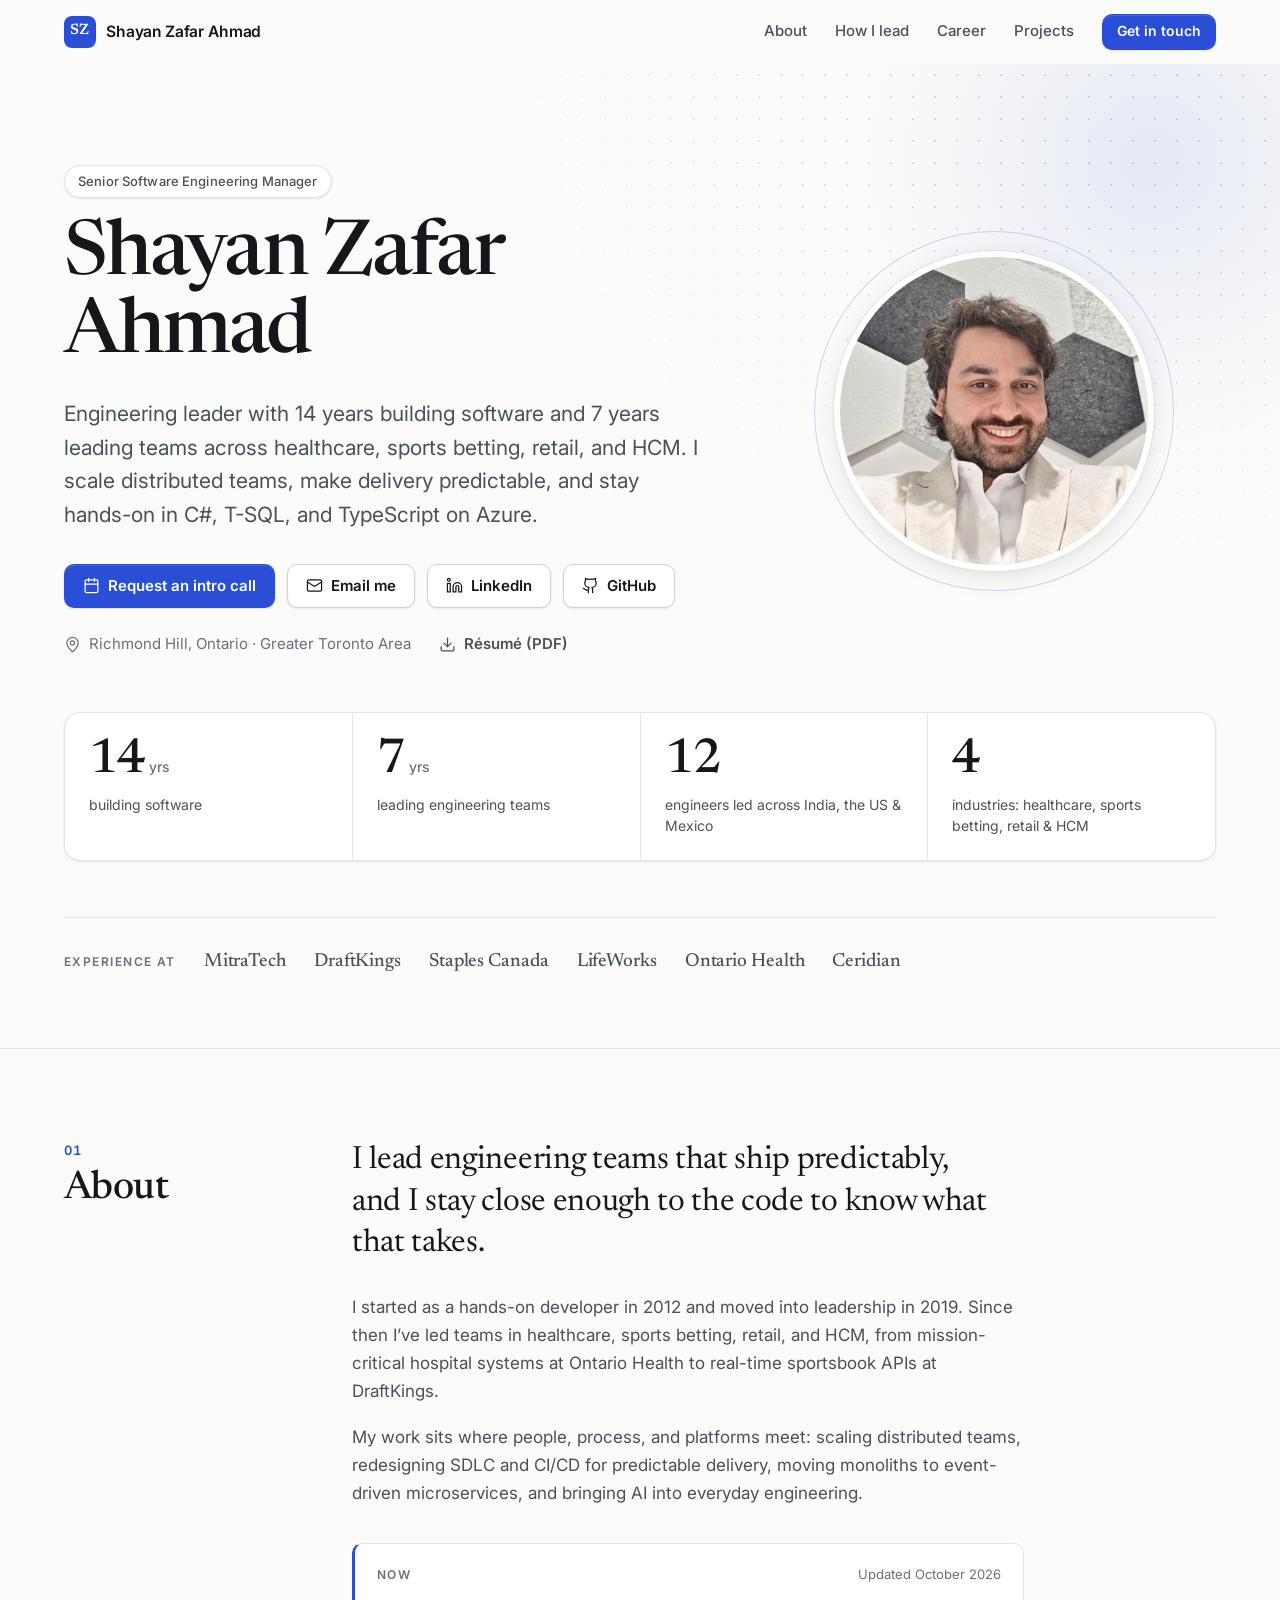
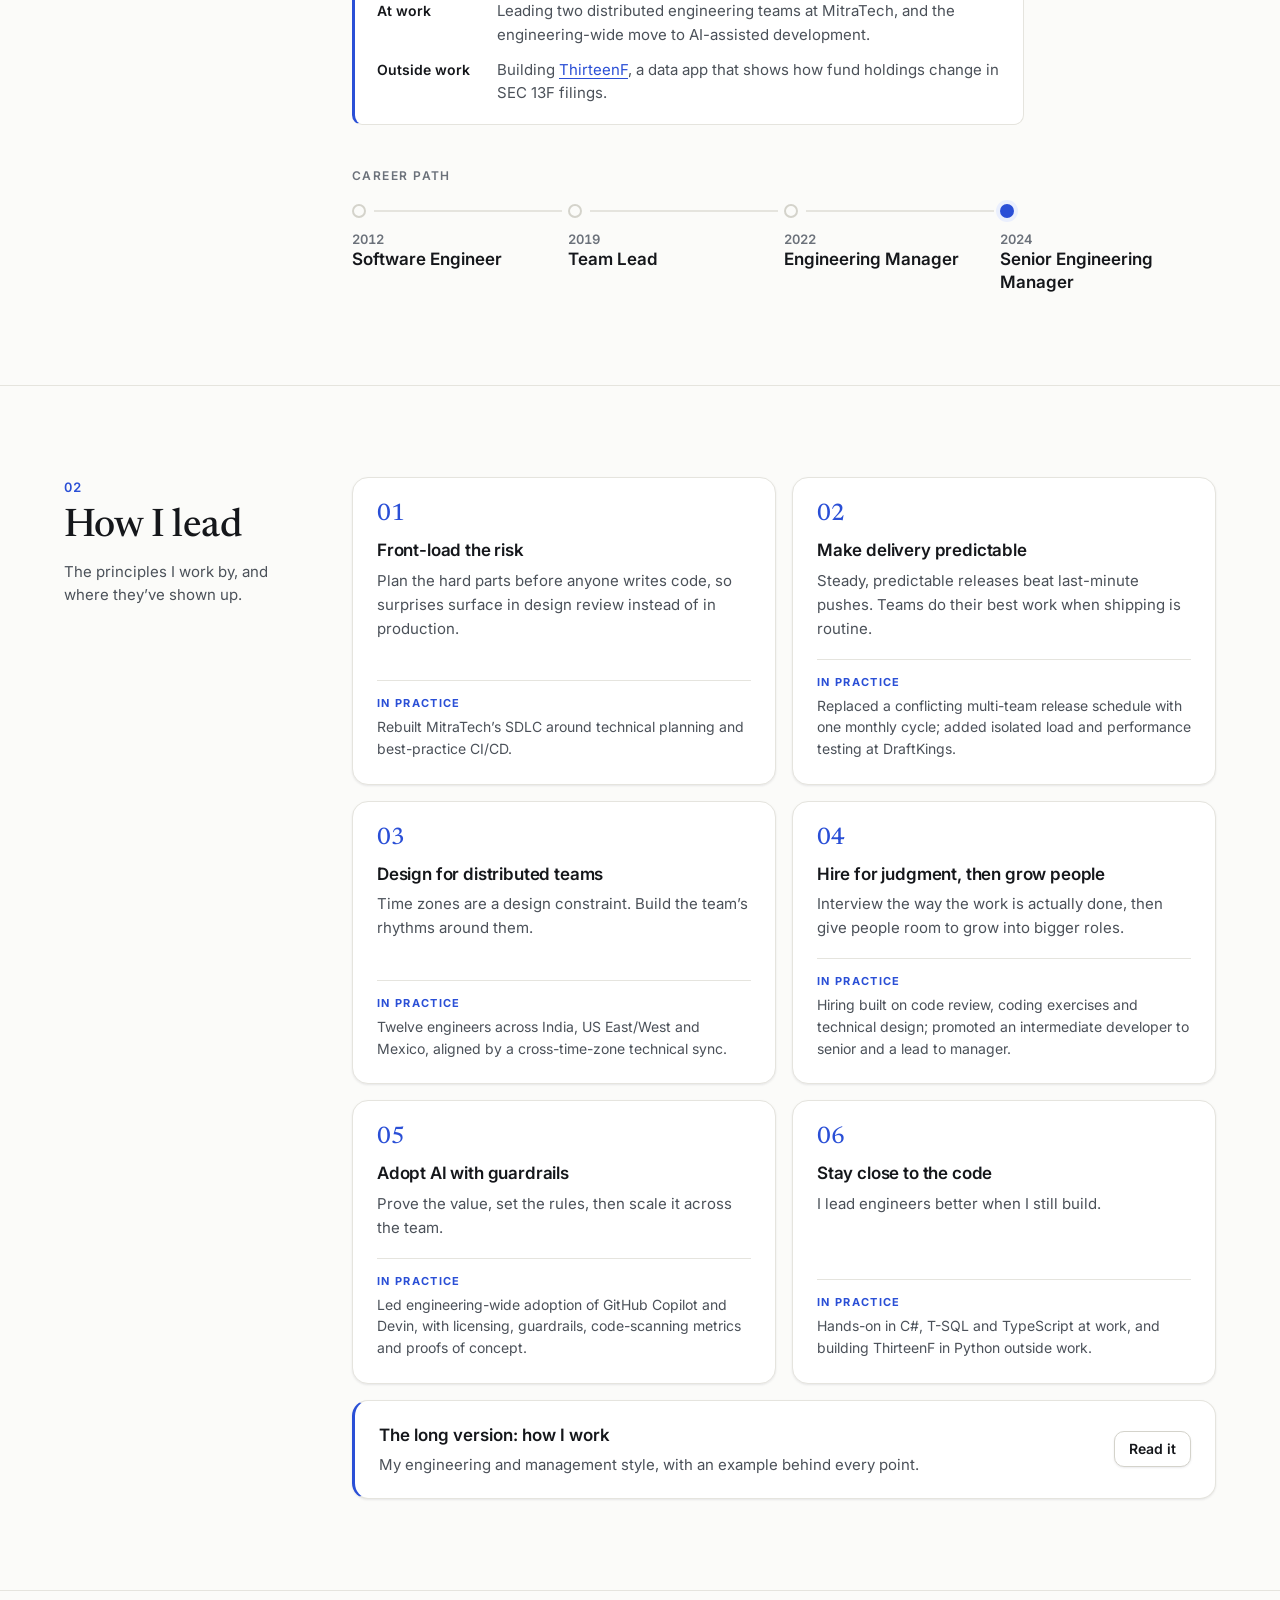
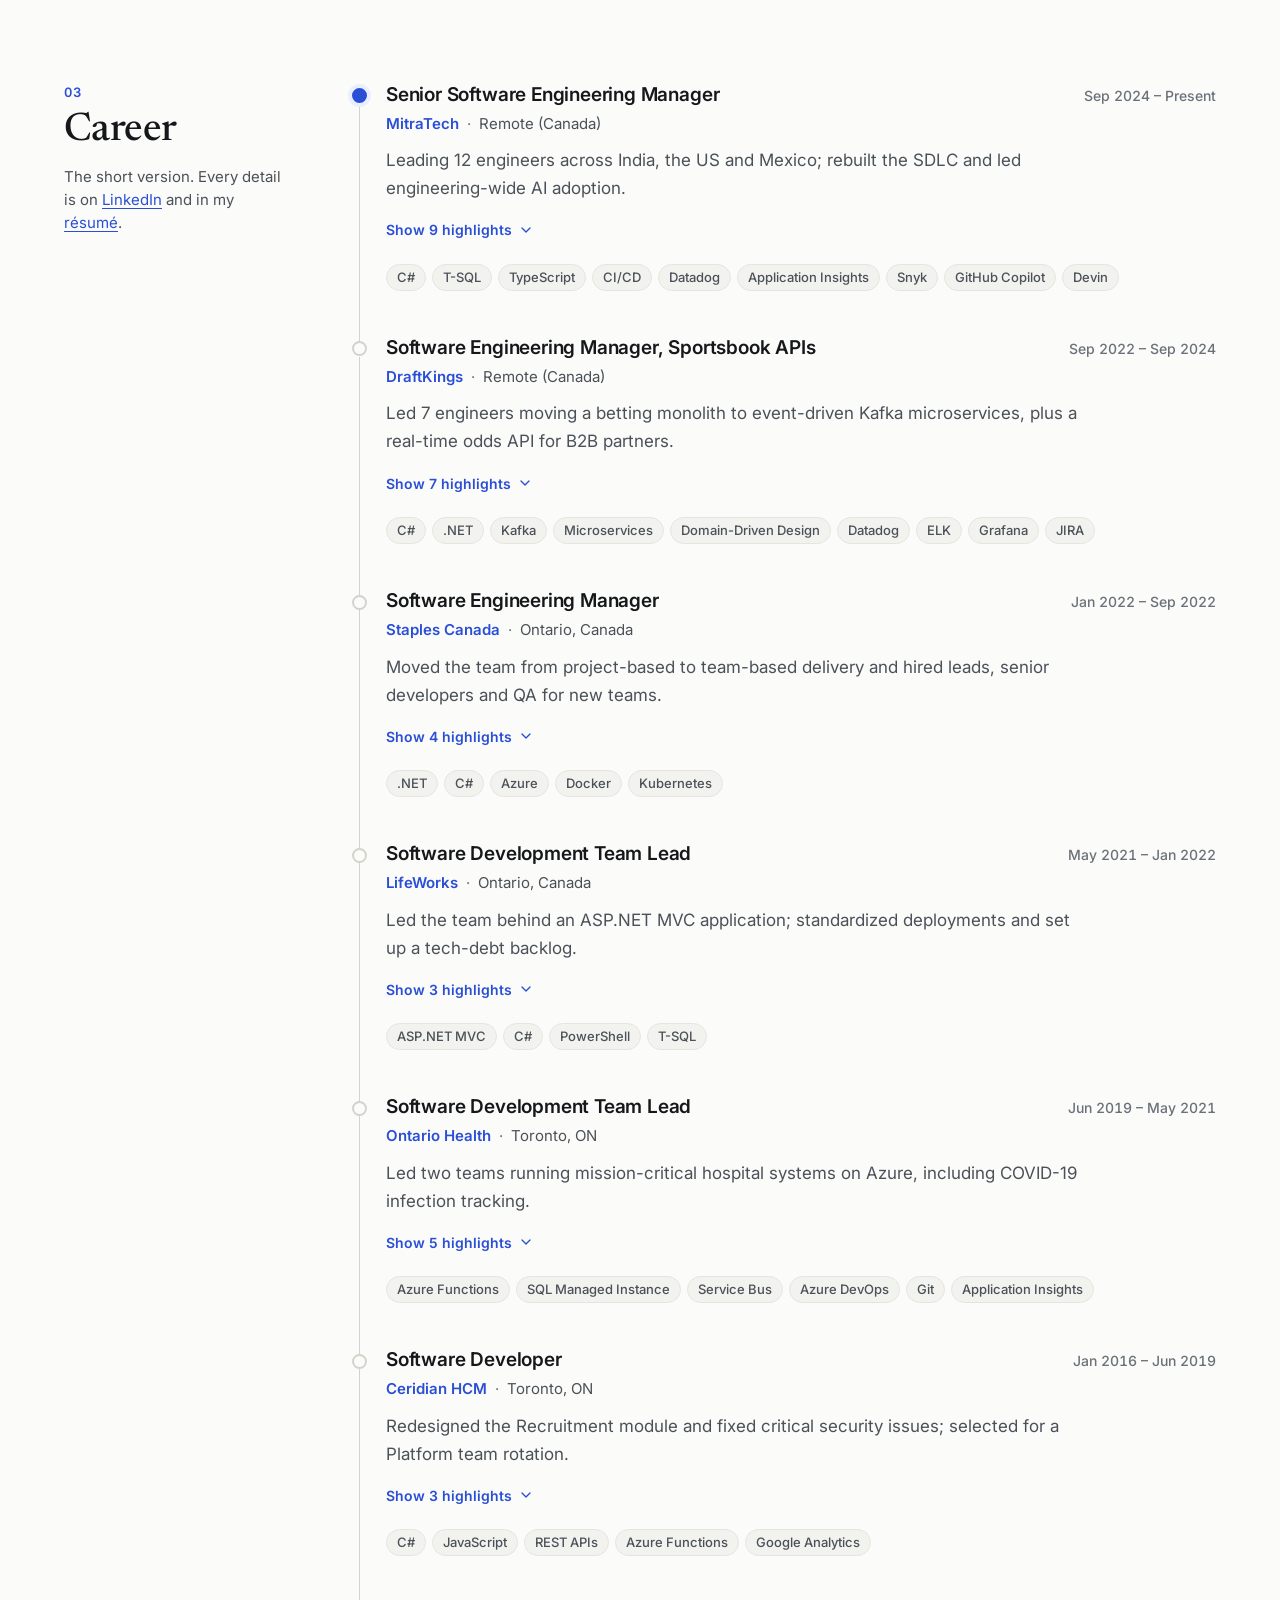
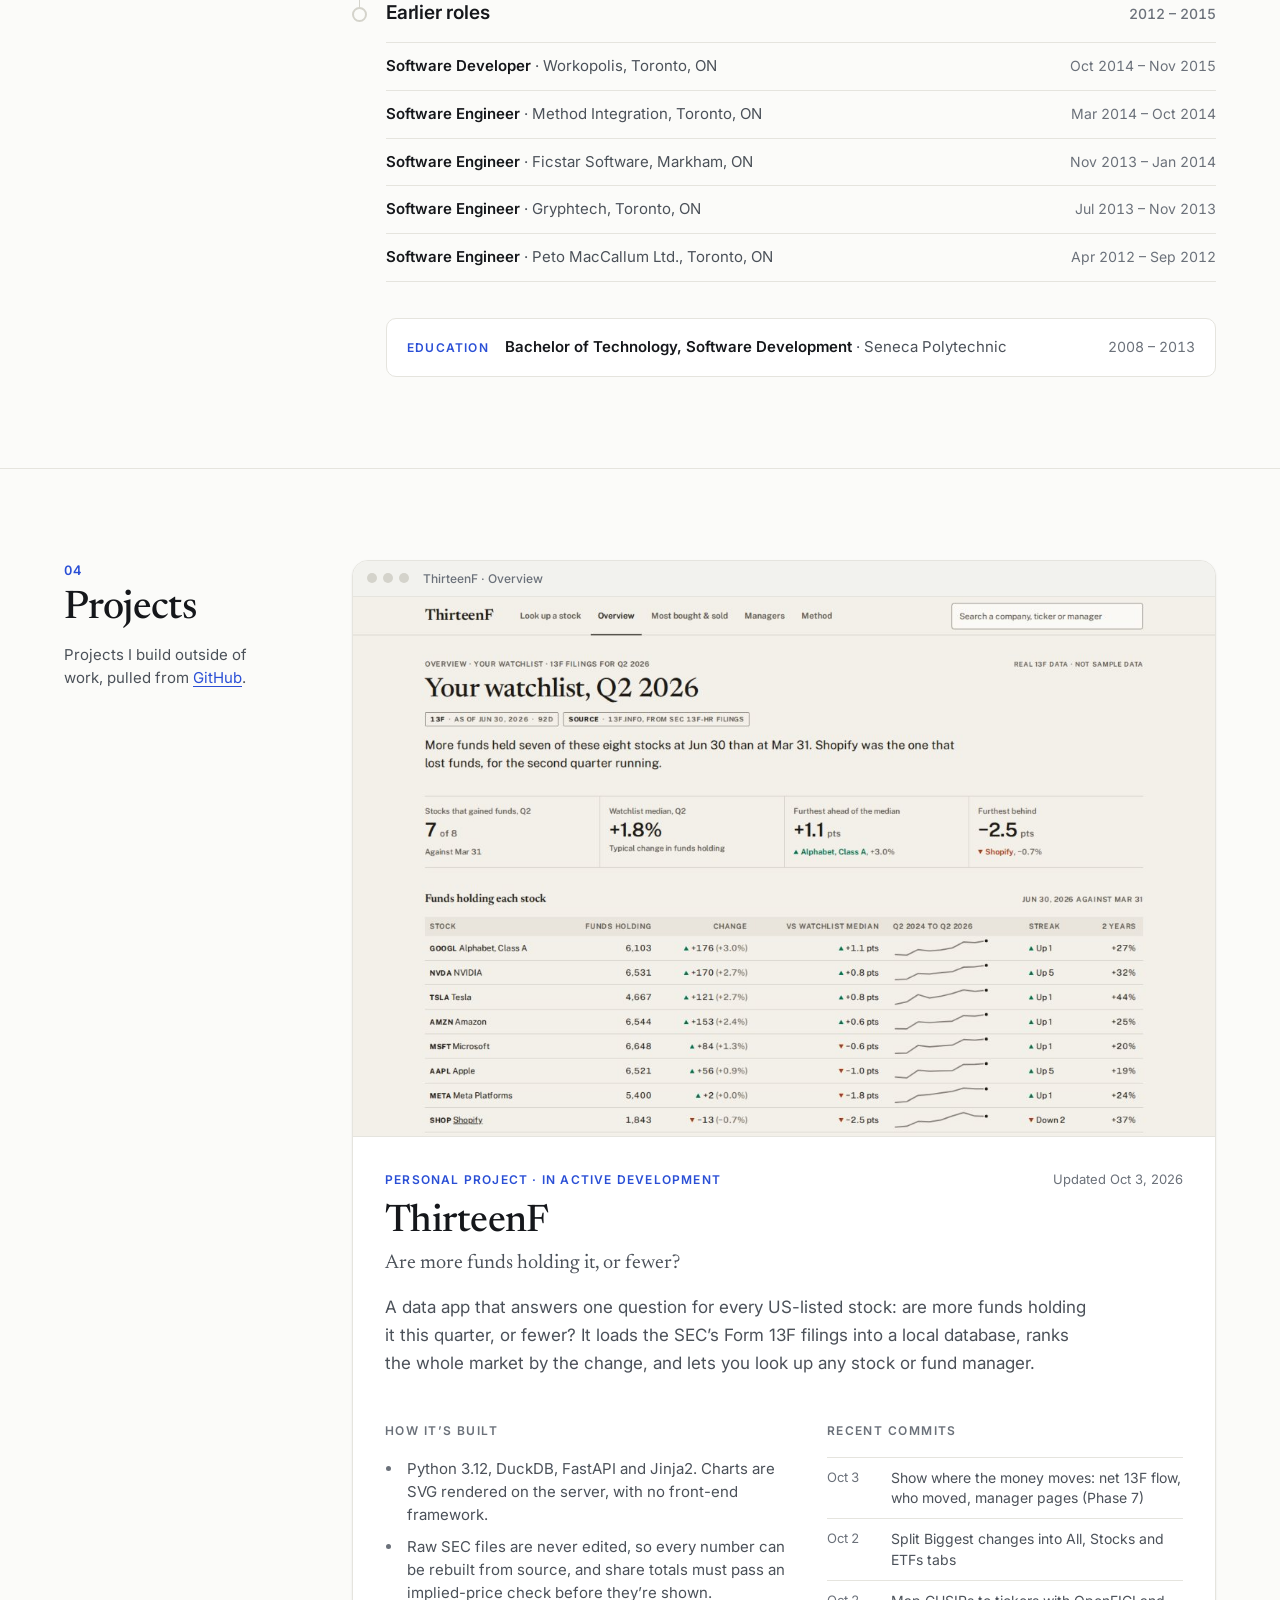
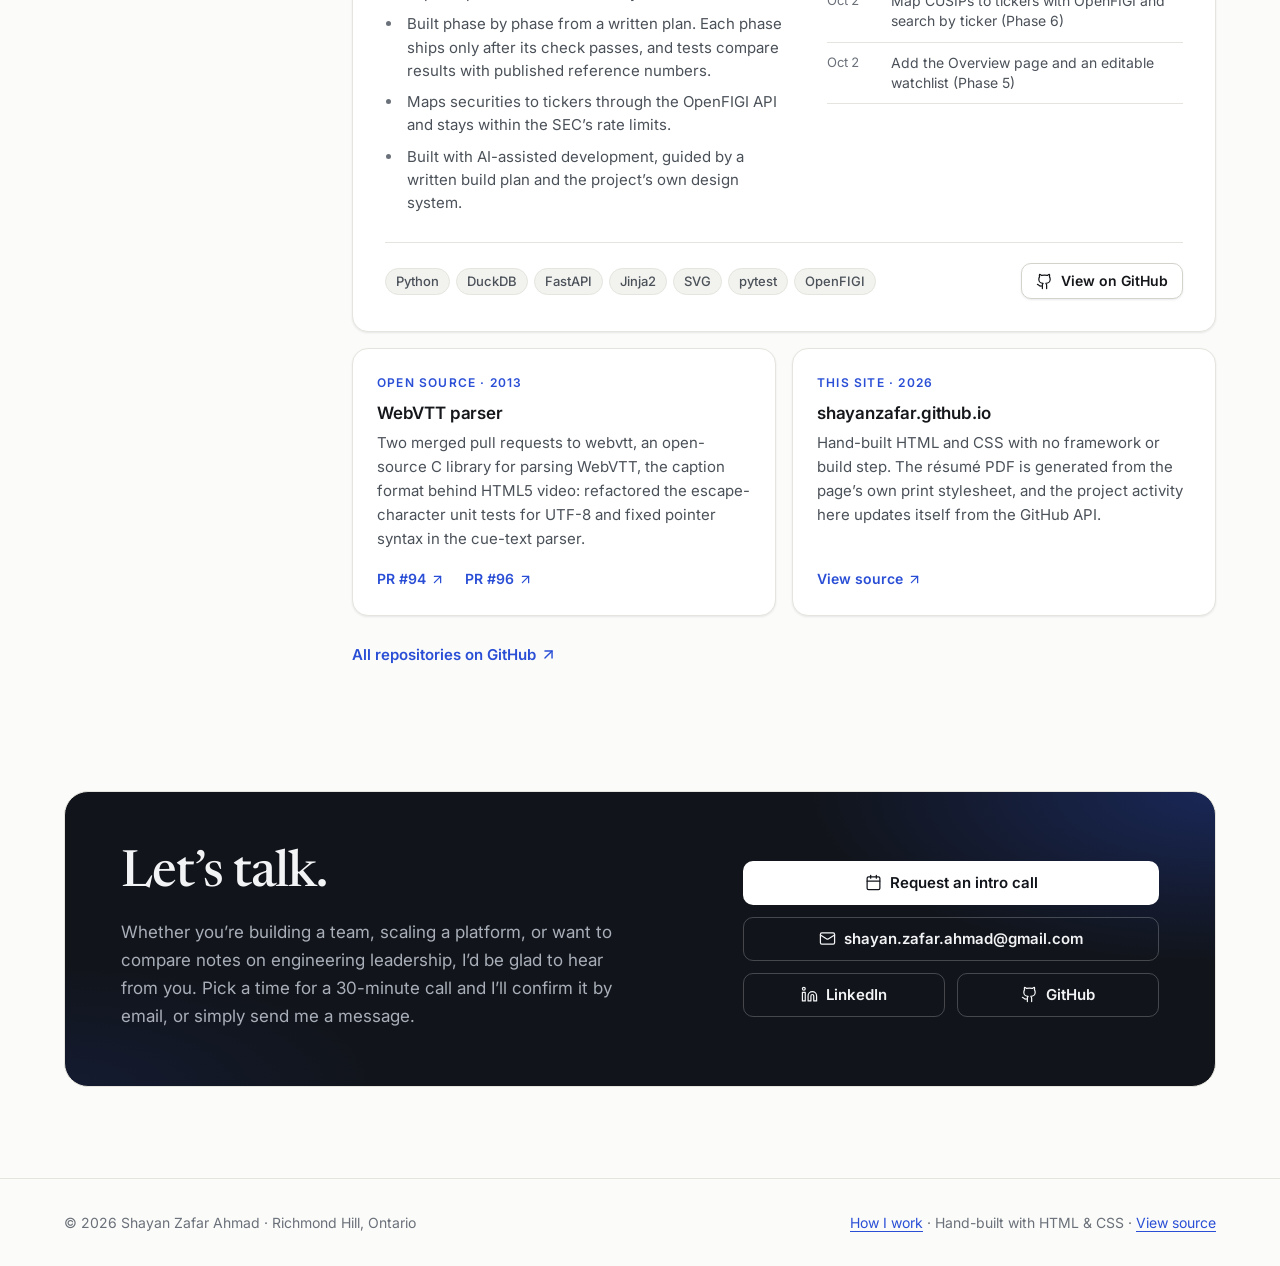
==== commit f680a637: "Switch booking to Cal.com with approval: "Request an intro call" - Booking buttons (hero, contact pa" ====
--- a/index.html
+++ b/index.html
@@ -109,9 +109,9 @@
               C#, <span class="nowrap">T-SQL</span>, and TypeScript on Azure.
             </p>
             <div class="hero__actions">
-              <a class="btn btn--primary" href="https://calendly.com/shayan-zafar-ahmad/30min" target="_blank" rel="noopener">
+              <a class="btn btn--primary" href="https://cal.com/shayan-zafar-ahmad/intro-call" target="_blank" rel="noopener">
                 <svg class="icon" aria-hidden="true" focusable="false"><use href="#i-calendar"/></svg>
-                Book an intro call
+                Request an intro call
               </a>
               <a class="btn btn--secondary" href="mailto:shayan.zafar.ahmad@gmail.com">
                 <svg class="icon" aria-hidden="true" focusable="false"><use href="#i-mail"/></svg>
@@ -684,13 +684,13 @@
             <h2 class="contact__title" id="contact-title">Let’s talk.</h2>
             <p class="contact__text">
               Whether you’re building a team, scaling a platform, or want to compare notes on engineering leadership,
-              I’d be glad to hear from you. Book a 30-minute call at a time that suits you, or send me an email.
+              I’d be glad to hear from you. Pick a time for a 30-minute call and I’ll confirm it by email, or simply send me a message.
             </p>
           </div>
           <div class="contact__actions">
-            <a class="btn btn--light btn--full" href="https://calendly.com/shayan-zafar-ahmad/30min" target="_blank" rel="noopener">
+            <a class="btn btn--light btn--full" href="https://cal.com/shayan-zafar-ahmad/intro-call" target="_blank" rel="noopener">
               <svg class="icon" aria-hidden="true" focusable="false"><use href="#i-calendar"/></svg>
-              Book an intro call
+              Request an intro call
             </a>
             <a class="btn btn--outline-light btn--full" href="mailto:shayan.zafar.ahmad@gmail.com">
               <svg class="icon" aria-hidden="true" focusable="false"><use href="#i-mail"/></svg>
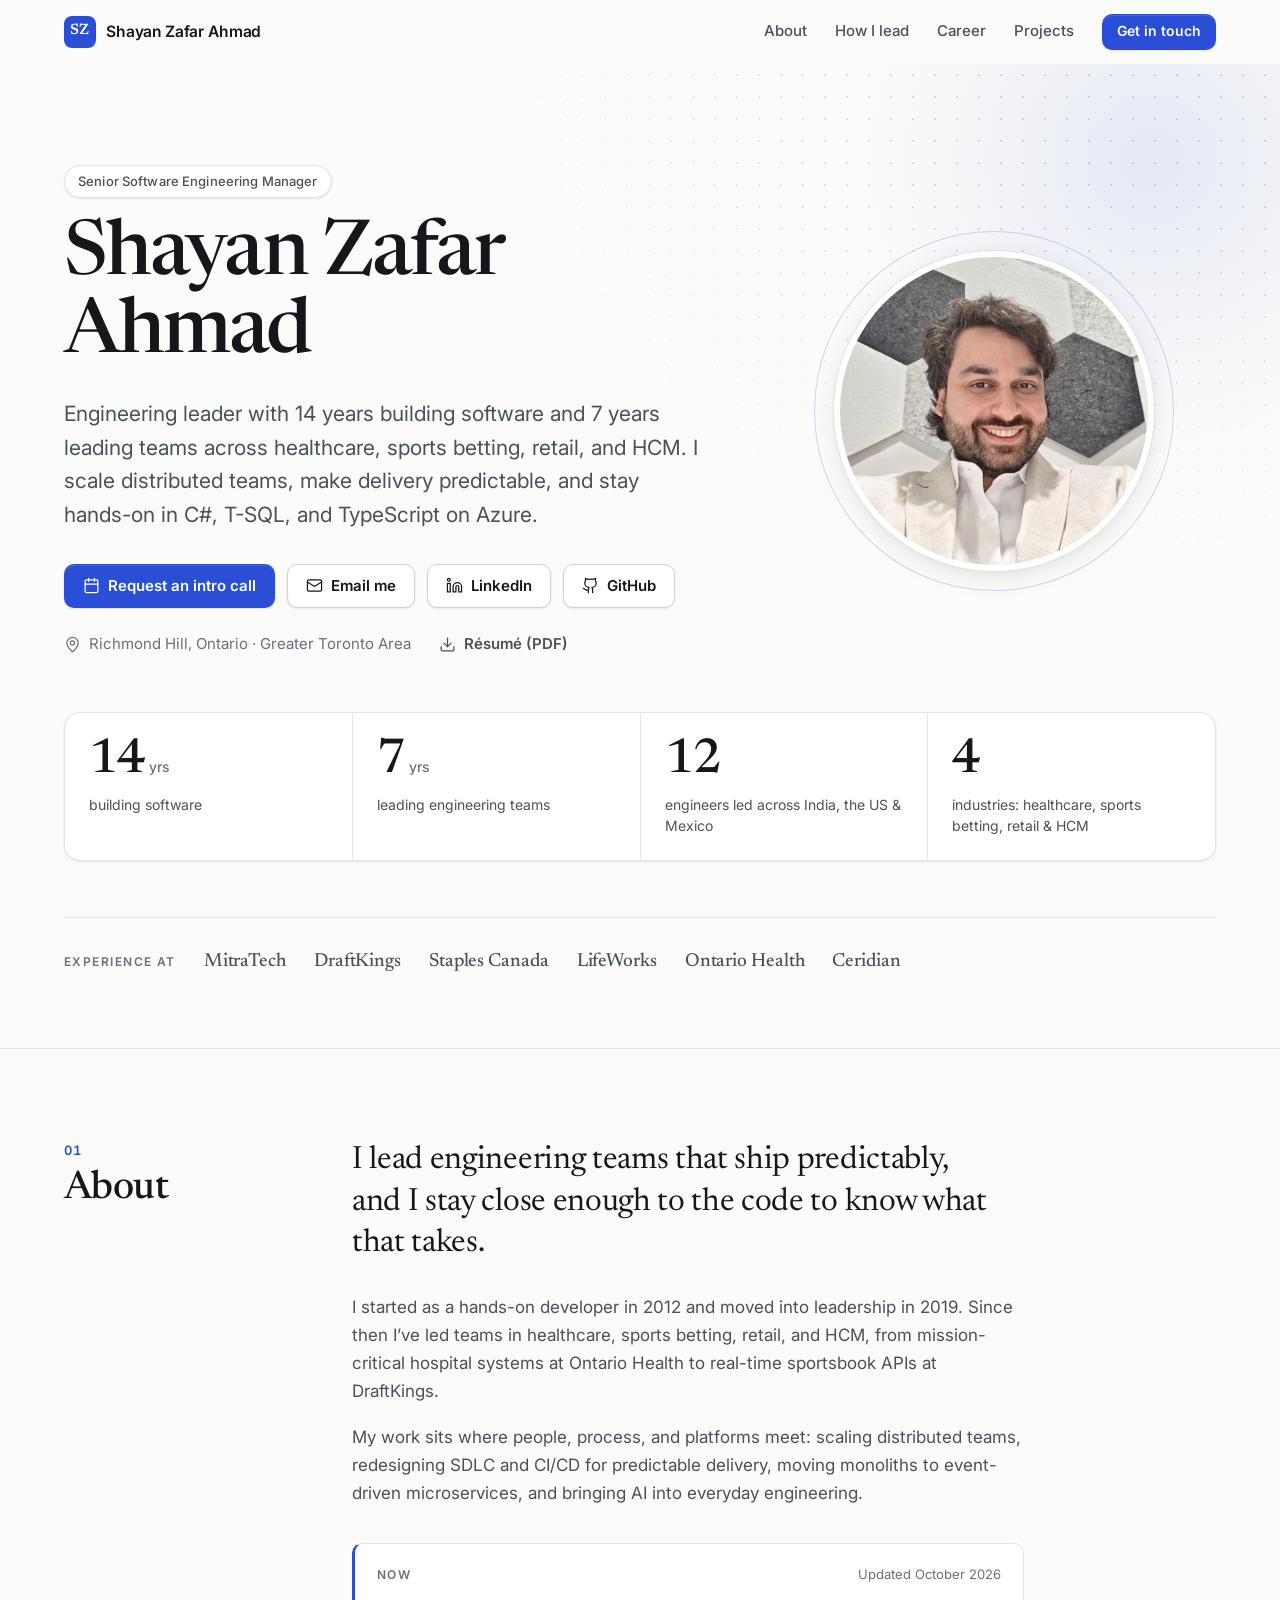
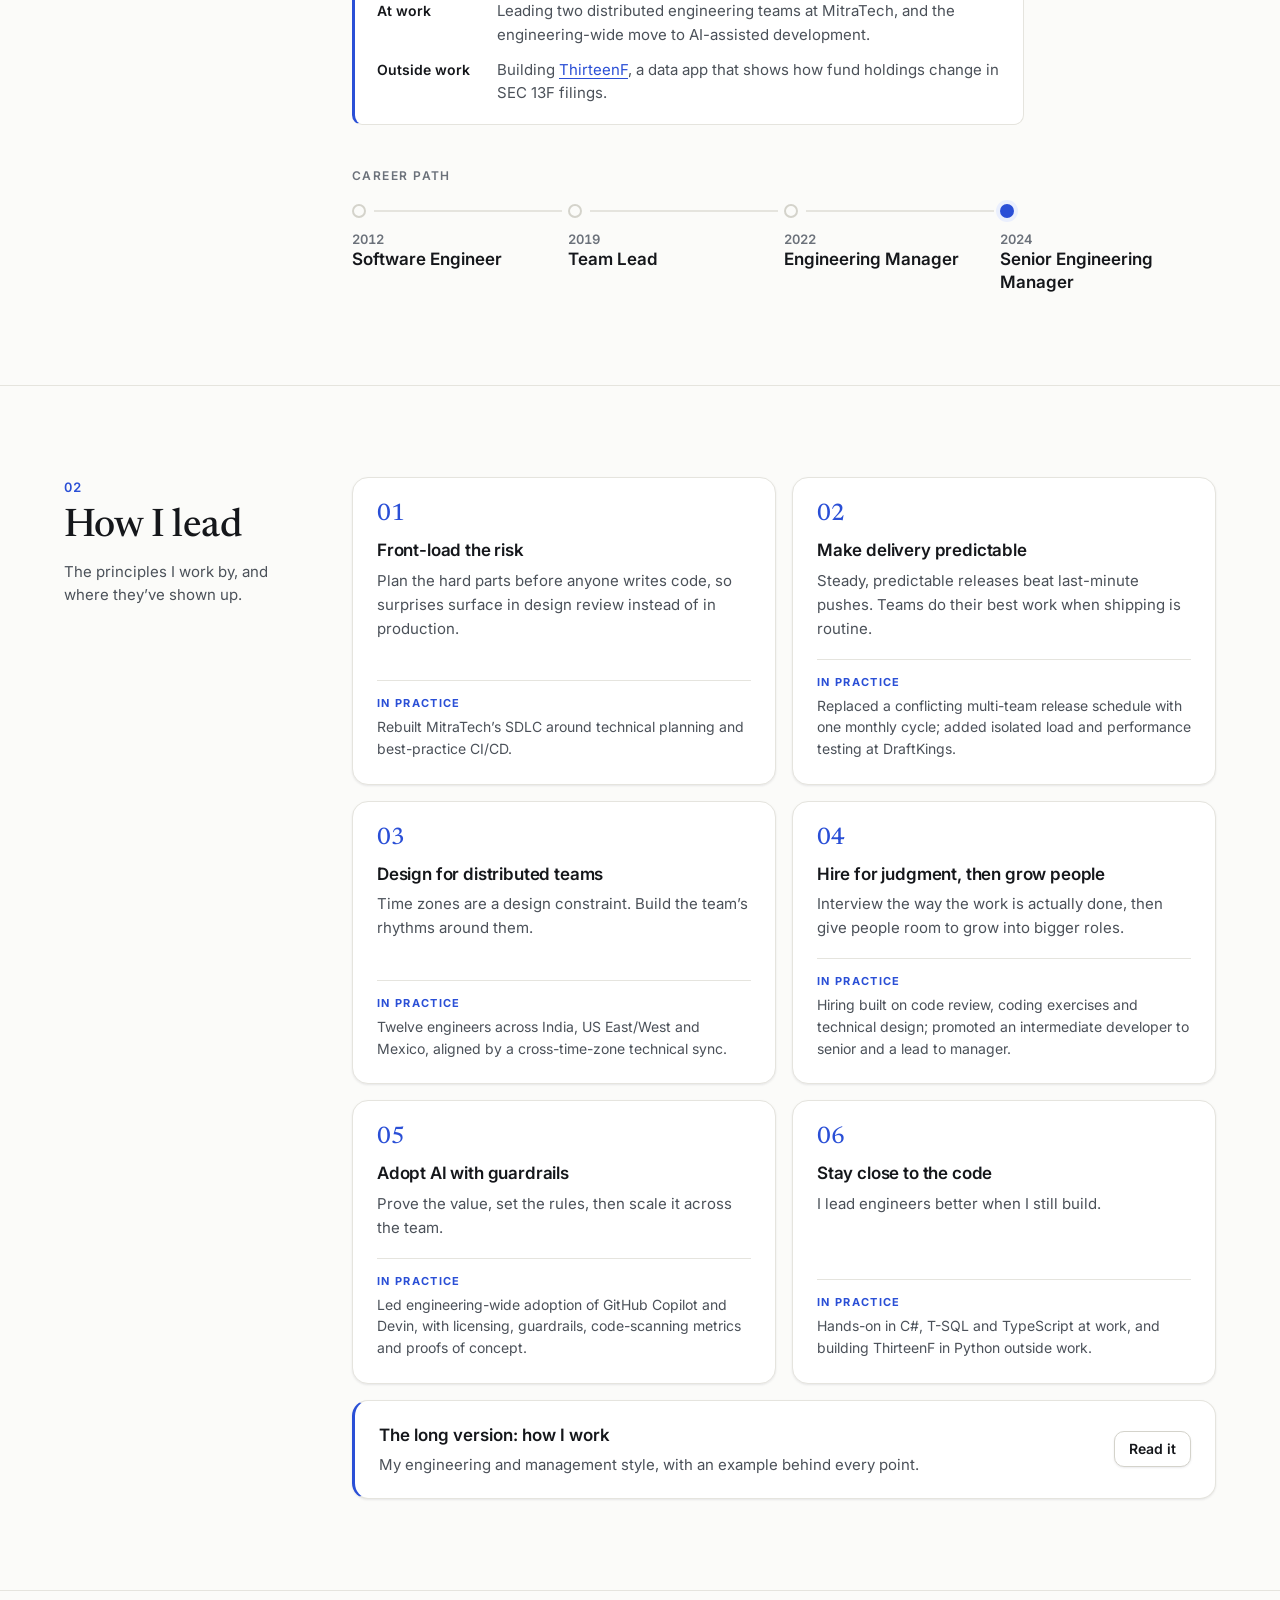
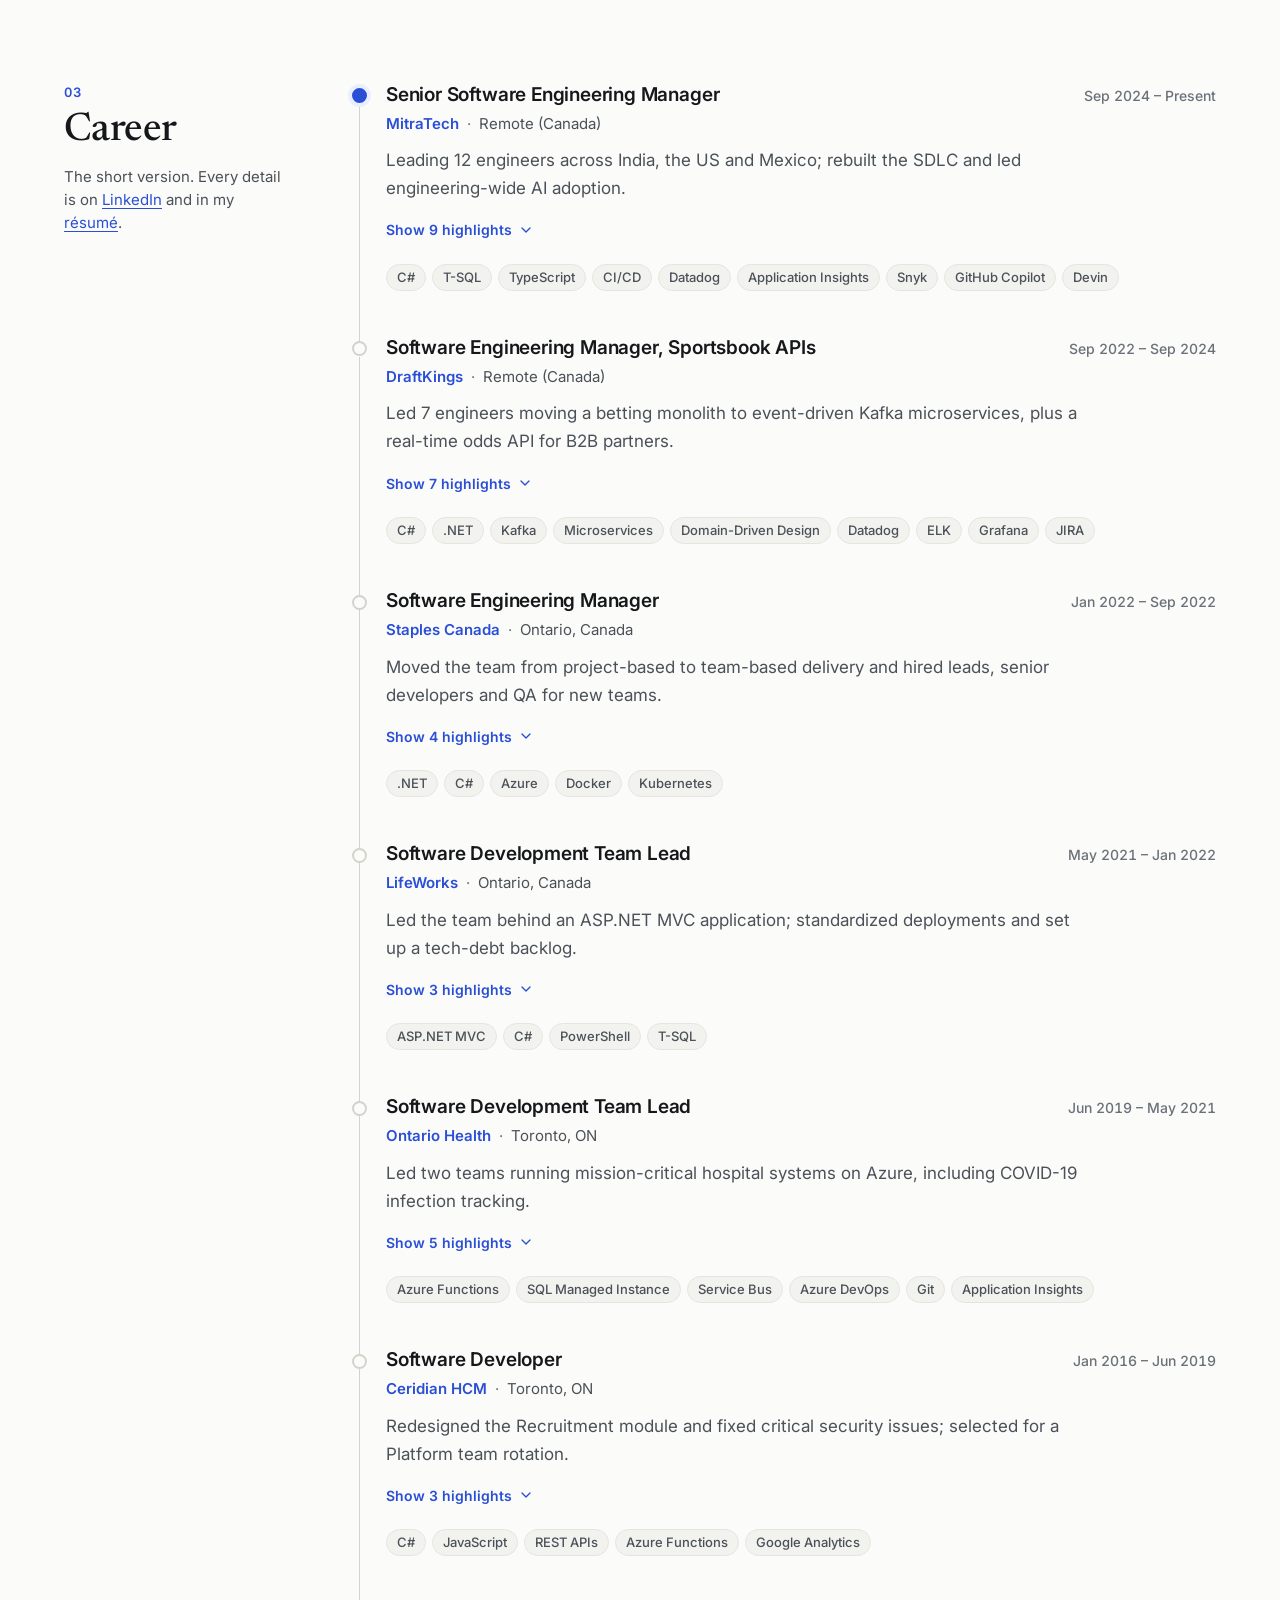
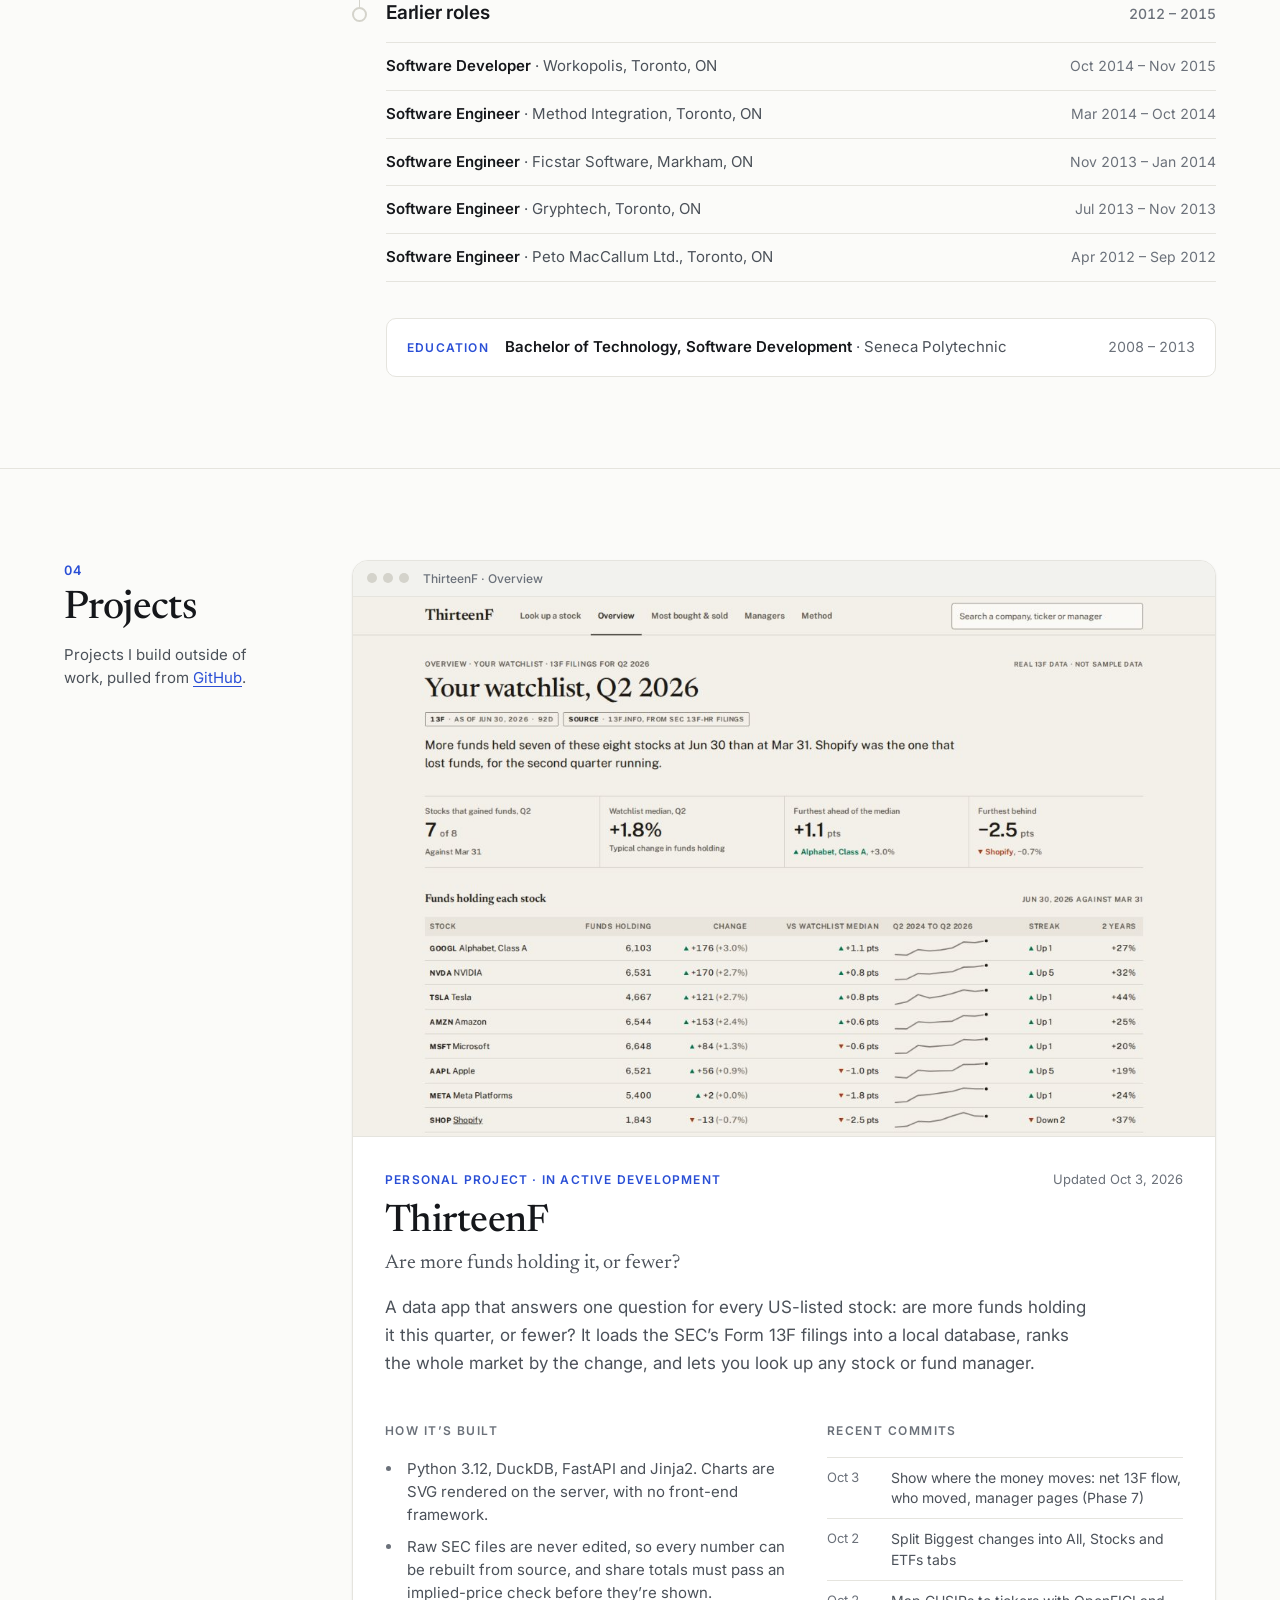
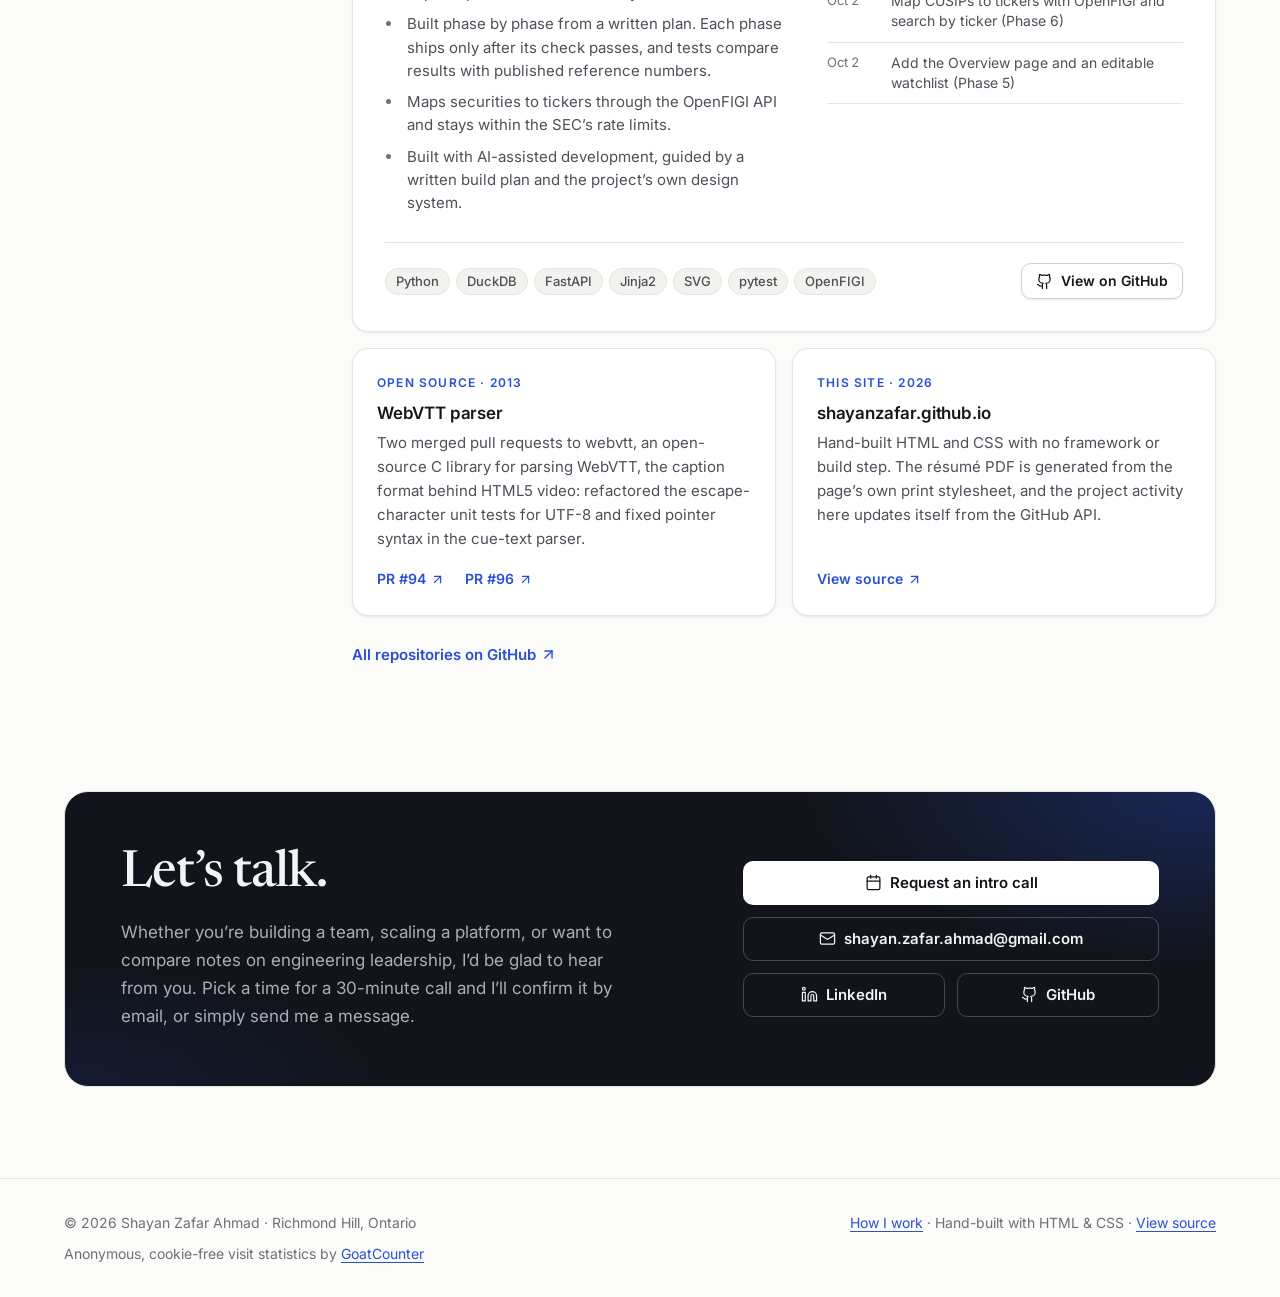
==== commit d8af5576: "Add GoatCounter visit statistics, click events and an unlisted /admin/ page - Load GoatCounter (http" ====
--- a/index.html
+++ b/index.html
@@ -31,10 +31,13 @@
   <link rel="preconnect" href="https://fonts.googleapis.com">
   <link rel="preconnect" href="https://fonts.gstatic.com" crossorigin>
   <link rel="stylesheet" href="https://fonts.googleapis.com/css2?family=Inter:wght@400..700&family=Newsreader:opsz,wght@6..72,400..600&display=swap">
-  <link rel="stylesheet" href="assets/css/styles.css?v=2026-10-04c">
+  <link rel="stylesheet" href="assets/css/styles.css?v=2026-10-10a">
 
   <script>document.documentElement.classList.add('js')</script>
-  <script src="assets/js/main.js?v=2026-10-04c" defer></script>
+  <script src="assets/js/main.js?v=2026-10-10a" defer></script>
+
+  <!-- Anonymous, cookie-free visit statistics (GoatCounter). Visits from localhost and 127.0.0.1 are never counted. -->
+  <script data-goatcounter="https://shayanzafar.goatcounter.com/count" src="https://gc.zgo.at/count.js" defer></script>
 
   <script type="application/ld+json">
   {
@@ -109,19 +112,19 @@
               C#, <span class="nowrap">T-SQL</span>, and TypeScript on Azure.
             </p>
             <div class="hero__actions">
-              <a class="btn btn--primary" href="https://cal.com/shayan-zafar-ahmad/intro-call" target="_blank" rel="noopener">
+              <a class="btn btn--primary" href="https://cal.com/shayan-zafar-ahmad/intro-call" target="_blank" rel="noopener" data-goatcounter-click="request-intro-call" data-goatcounter-title="Request an intro call (Cal.com)">
                 <svg class="icon" aria-hidden="true" focusable="false"><use href="#i-calendar"/></svg>
                 Request an intro call
               </a>
-              <a class="btn btn--secondary" href="mailto:shayan.zafar.ahmad@gmail.com">
+              <a class="btn btn--secondary" href="mailto:shayan.zafar.ahmad@gmail.com" data-goatcounter-click="email" data-goatcounter-title="Email link">
                 <svg class="icon" aria-hidden="true" focusable="false"><use href="#i-mail"/></svg>
                 Email me
               </a>
-              <a class="btn btn--secondary" href="https://www.linkedin.com/in/shayan-zafar-ahmad-85351023/" target="_blank" rel="noopener">
+              <a class="btn btn--secondary" href="https://www.linkedin.com/in/shayan-zafar-ahmad-85351023/" target="_blank" rel="noopener" data-goatcounter-click="linkedin" data-goatcounter-title="LinkedIn profile">
                 <svg class="icon" aria-hidden="true" focusable="false"><use href="#i-linkedin"/></svg>
                 LinkedIn
               </a>
-              <a class="btn btn--secondary" href="https://github.com/ShayanZafar" target="_blank" rel="noopener">
+              <a class="btn btn--secondary" href="https://github.com/ShayanZafar" target="_blank" rel="noopener" data-goatcounter-click="github" data-goatcounter-title="GitHub profile">
                 <svg class="icon" aria-hidden="true" focusable="false"><use href="#i-github"/></svg>
                 GitHub
               </a>
@@ -131,7 +134,7 @@
                 <svg class="icon" aria-hidden="true" focusable="false"><use href="#i-map-pin"/></svg>
                 <span><span class="nowrap">Richmond Hill, Ontario</span> · <span class="nowrap">Greater Toronto Area</span></span>
               </span>
-              <a class="hero__meta-item hero__resume" href="assets/Shayan_Zafar_Ahmad_Resume.pdf" download>
+              <a class="hero__meta-item hero__resume" href="assets/Shayan_Zafar_Ahmad_Resume.pdf" download data-goatcounter-click="resume-pdf" data-goatcounter-title="Résumé PDF download">
                 <svg class="icon" aria-hidden="true" focusable="false"><use href="#i-download"/></svg>
                 Résumé (PDF)
               </a>
@@ -322,8 +325,8 @@
           <h2 class="section__title" id="career-title"><span class="screen-only">Career</span><span class="print-only">Experience</span></h2>
           <p class="section__intro">
             The short version. Every detail is on
-            <a href="https://www.linkedin.com/in/shayan-zafar-ahmad-85351023/" target="_blank" rel="noopener">LinkedIn</a>
-            and in my <a href="assets/Shayan_Zafar_Ahmad_Resume.pdf" download>résumé</a>.
+            <a href="https://www.linkedin.com/in/shayan-zafar-ahmad-85351023/" target="_blank" rel="noopener" data-goatcounter-click="linkedin" data-goatcounter-title="LinkedIn profile">LinkedIn</a>
+            and in my <a href="assets/Shayan_Zafar_Ahmad_Resume.pdf" download data-goatcounter-click="resume-pdf" data-goatcounter-title="Résumé PDF download">résumé</a>.
           </p>
         </header>
         <div class="section__body">
@@ -497,7 +500,7 @@
         <header class="section__head">
           <span class="section__num">04</span>
           <h2 class="section__title" id="projects-title">Projects</h2>
-          <p class="section__intro">Projects I build outside of work, pulled from <a href="https://github.com/ShayanZafar" target="_blank" rel="noopener">GitHub</a>.</p>
+          <p class="section__intro">Projects I build outside of work, pulled from <a href="https://github.com/ShayanZafar" target="_blank" rel="noopener" data-goatcounter-click="github" data-goatcounter-title="GitHub profile">GitHub</a>.</p>
         </header>
         <div class="section__body">
           <article class="project" aria-labelledby="tf-title">
@@ -551,7 +554,7 @@
                 <ul class="tags" aria-label="Technologies">
                   <li>Python</li><li>DuckDB</li><li>FastAPI</li><li>Jinja2</li><li>SVG</li><li>pytest</li><li>OpenFIGI</li>
                 </ul>
-                <a class="btn btn--secondary btn--sm" href="https://github.com/ShayanZafar/ThirteenF" target="_blank" rel="noopener">
+                <a class="btn btn--secondary btn--sm" href="https://github.com/ShayanZafar/ThirteenF" target="_blank" rel="noopener" data-goatcounter-click="thirteenf-repo" data-goatcounter-title="ThirteenF repository on GitHub">
                   <svg class="icon" aria-hidden="true" focusable="false"><use href="#i-github"/></svg>
                   View on GitHub
                 </a>
@@ -593,7 +596,7 @@
             <ul class="repos" data-gh-repos="ShayanZafar" data-gh-exclude="ShayanZafar.Github.io, ThirteenF, CImg" data-gh-days="365" data-gh-max="6"></ul>
           </div>
           <p class="projects__all">
-            <a href="https://github.com/ShayanZafar?tab=repositories&amp;type=source" target="_blank" rel="noopener">All repositories on GitHub<svg class="icon" aria-hidden="true" focusable="false"><use href="#i-arrow-up-right"/></svg></a>
+            <a href="https://github.com/ShayanZafar?tab=repositories&amp;type=source" target="_blank" rel="noopener" data-goatcounter-click="github" data-goatcounter-title="GitHub profile">All repositories on GitHub<svg class="icon" aria-hidden="true" focusable="false"><use href="#i-arrow-up-right"/></svg></a>
           </p>
         </div>
       </div>
@@ -688,20 +691,20 @@
             </p>
           </div>
           <div class="contact__actions">
-            <a class="btn btn--light btn--full" href="https://cal.com/shayan-zafar-ahmad/intro-call" target="_blank" rel="noopener">
+            <a class="btn btn--light btn--full" href="https://cal.com/shayan-zafar-ahmad/intro-call" target="_blank" rel="noopener" data-goatcounter-click="request-intro-call" data-goatcounter-title="Request an intro call (Cal.com)">
               <svg class="icon" aria-hidden="true" focusable="false"><use href="#i-calendar"/></svg>
               Request an intro call
             </a>
-            <a class="btn btn--outline-light btn--full" href="mailto:shayan.zafar.ahmad@gmail.com">
+            <a class="btn btn--outline-light btn--full" href="mailto:shayan.zafar.ahmad@gmail.com" data-goatcounter-click="email" data-goatcounter-title="Email link">
               <svg class="icon" aria-hidden="true" focusable="false"><use href="#i-mail"/></svg>
               <span class="contact__email">shayan.zafar.ahmad@gmail.com</span>
               <span class="contact__email-short">Email me</span>
             </a>
-            <a class="btn btn--outline-light" href="https://www.linkedin.com/in/shayan-zafar-ahmad-85351023/" target="_blank" rel="noopener">
+            <a class="btn btn--outline-light" href="https://www.linkedin.com/in/shayan-zafar-ahmad-85351023/" target="_blank" rel="noopener" data-goatcounter-click="linkedin" data-goatcounter-title="LinkedIn profile">
               <svg class="icon" aria-hidden="true" focusable="false"><use href="#i-linkedin"/></svg>
               LinkedIn
             </a>
-            <a class="btn btn--outline-light" href="https://github.com/ShayanZafar" target="_blank" rel="noopener">
+            <a class="btn btn--outline-light" href="https://github.com/ShayanZafar" target="_blank" rel="noopener" data-goatcounter-click="github" data-goatcounter-title="GitHub profile">
               <svg class="icon" aria-hidden="true" focusable="false"><use href="#i-github"/></svg>
               GitHub
             </a>
@@ -715,6 +718,7 @@
     <div class="container site-footer__inner">
       <p>© <span data-current-year>2026</span> Shayan Zafar Ahmad · Richmond Hill, Ontario</p>
       <p><a href="how-i-work/">How I work</a> · Hand-built with HTML &amp; CSS · <a href="https://github.com/ShayanZafar/ShayanZafar.Github.io" target="_blank" rel="noopener">View source</a></p>
+      <p class="site-footer__note">Anonymous, cookie-free visit statistics by <a href="https://www.goatcounter.com/help/privacy" target="_blank" rel="noopener">GoatCounter</a></p>
     </div>
   </footer>
 </body>
--- a/assets/css/styles.css
+++ b/assets/css/styles.css
@@ -1689,6 +1689,11 @@
   flex-wrap: wrap;
   justify-content: space-between;
   gap: 0.5rem 2rem;
+}
+
+/* The analytics notice gets its own line under the copyright and links. */
+.site-footer__note {
+  flex-basis: 100%;
 }
 
 /* 8b. "How I work" article page ------------------------------------------ */
@@ -1943,6 +1948,78 @@
 
 .cta-card:hover .btn {
   border-color: var(--text-faint);
+}
+
+/* 8c. Unlisted /admin/ page (site statistics) ----------------------------- */
+
+.article code {
+  padding: 0.0625rem 0.375rem;
+  border: 1px solid var(--border);
+  border-radius: 0.375rem;
+  background: var(--bg-subtle);
+  color: var(--text);
+  font-family: ui-monospace, "Cascadia Mono", "SF Mono", Menlo, Consolas, monospace;
+  font-size: 0.875em;
+  overflow-wrap: anywhere;
+}
+
+.article__header .article__actions,
+.article__part .article__actions {
+  margin-top: 1.75rem;
+}
+
+.admin-status {
+  margin-top: 0.875rem;
+  color: var(--text-faint);
+  font-size: 0.875rem;
+}
+
+.admin-list {
+  display: grid;
+  gap: 0.5rem;
+  margin: 1.25rem 0 0;
+  padding: 0;
+  list-style: none;
+}
+
+.admin-list > li,
+.admin-list > div {
+  padding: 0.75rem 1rem;
+  border-radius: var(--radius);
+  background: var(--bg-subtle);
+  color: var(--text-muted);
+  font-size: 0.9375rem;
+  line-height: 1.55;
+}
+
+.admin-list dd {
+  margin: 0;
+}
+
+.admin-list code {
+  padding: 0;
+  border: 0;
+  background: none;
+}
+
+/* Short code inside a sentence stays on one line; full URLs in the lists may wrap. */
+.article__intro code,
+.admin-note code {
+  white-space: nowrap;
+}
+
+@media (min-width: 40rem) {
+  .admin-list > div {
+    display: grid;
+    grid-template-columns: 11.5rem minmax(0, 1fr);
+    align-items: baseline;
+    gap: 1rem;
+  }
+}
+
+.admin-note {
+  margin-top: 1.25rem;
+  color: var(--text-muted);
 }
 
 /* 9. Print — produces a clean, two-page résumé ---------------------------- */
